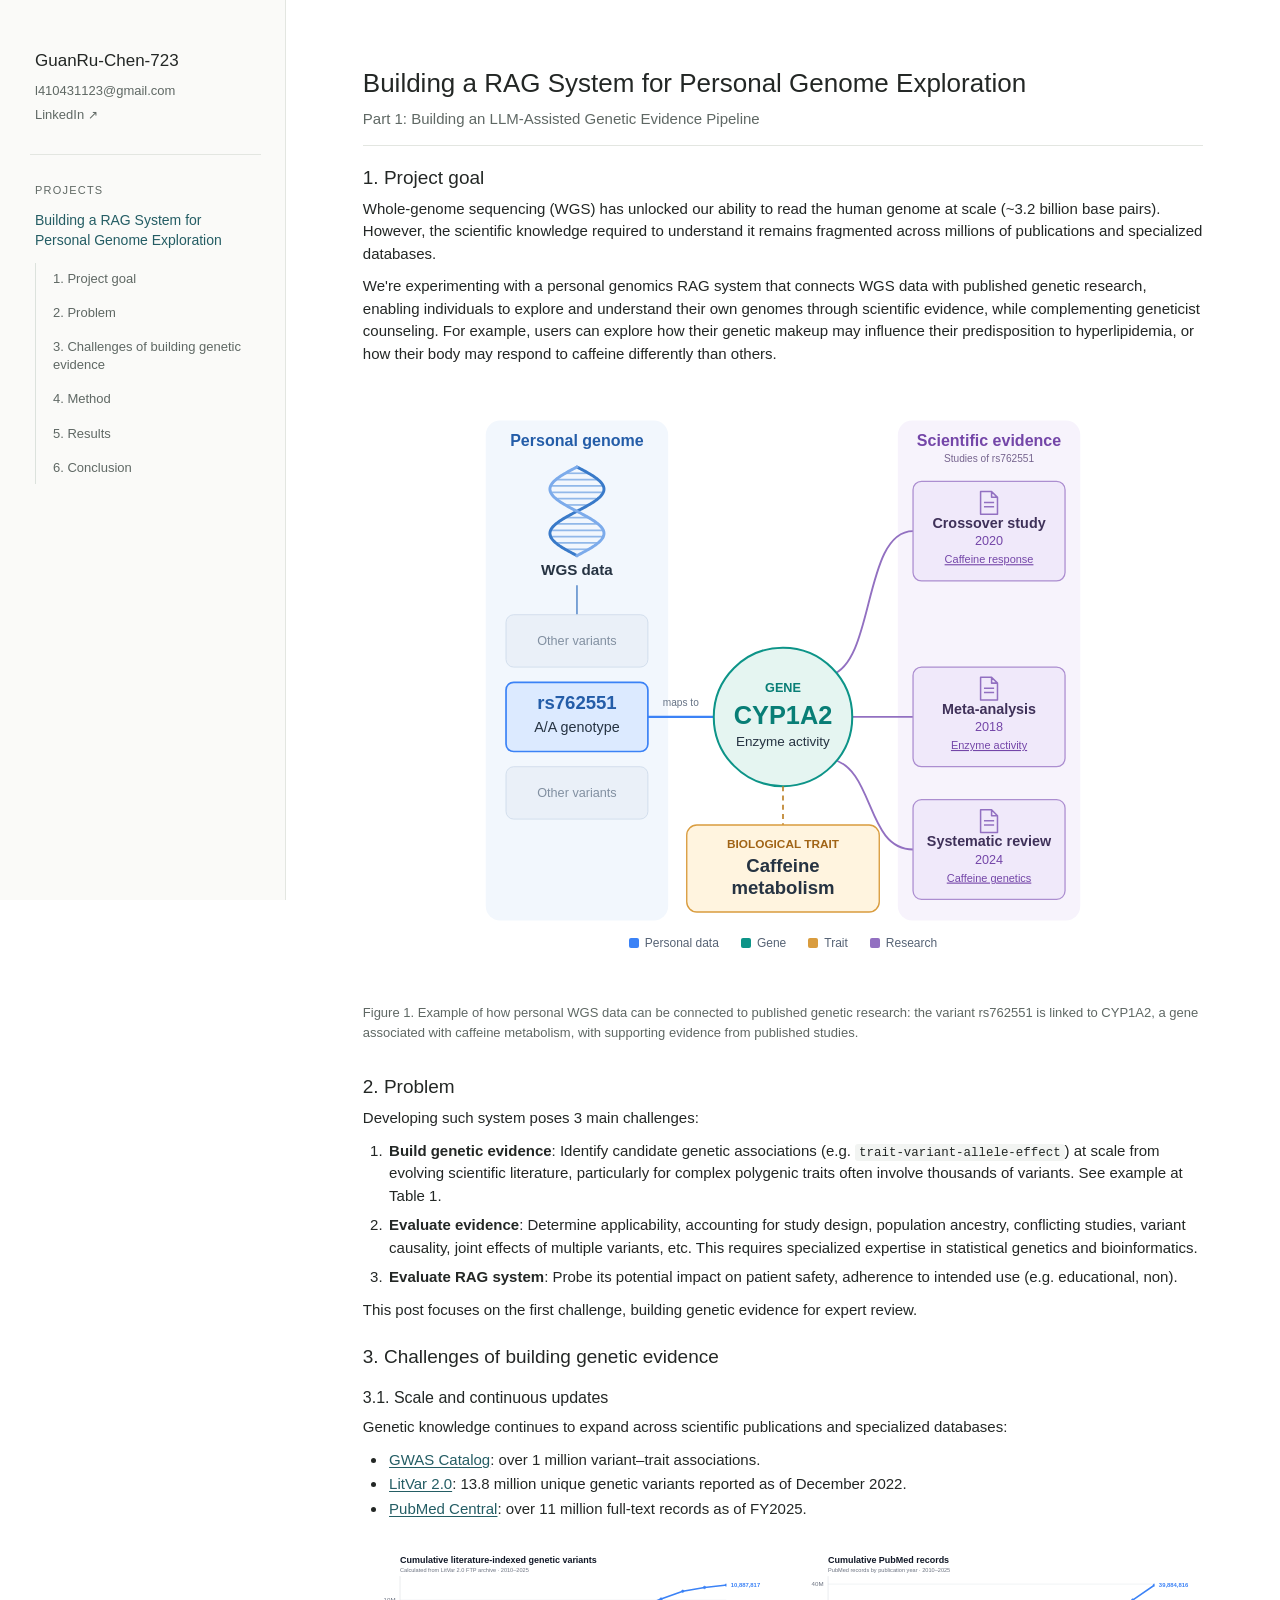
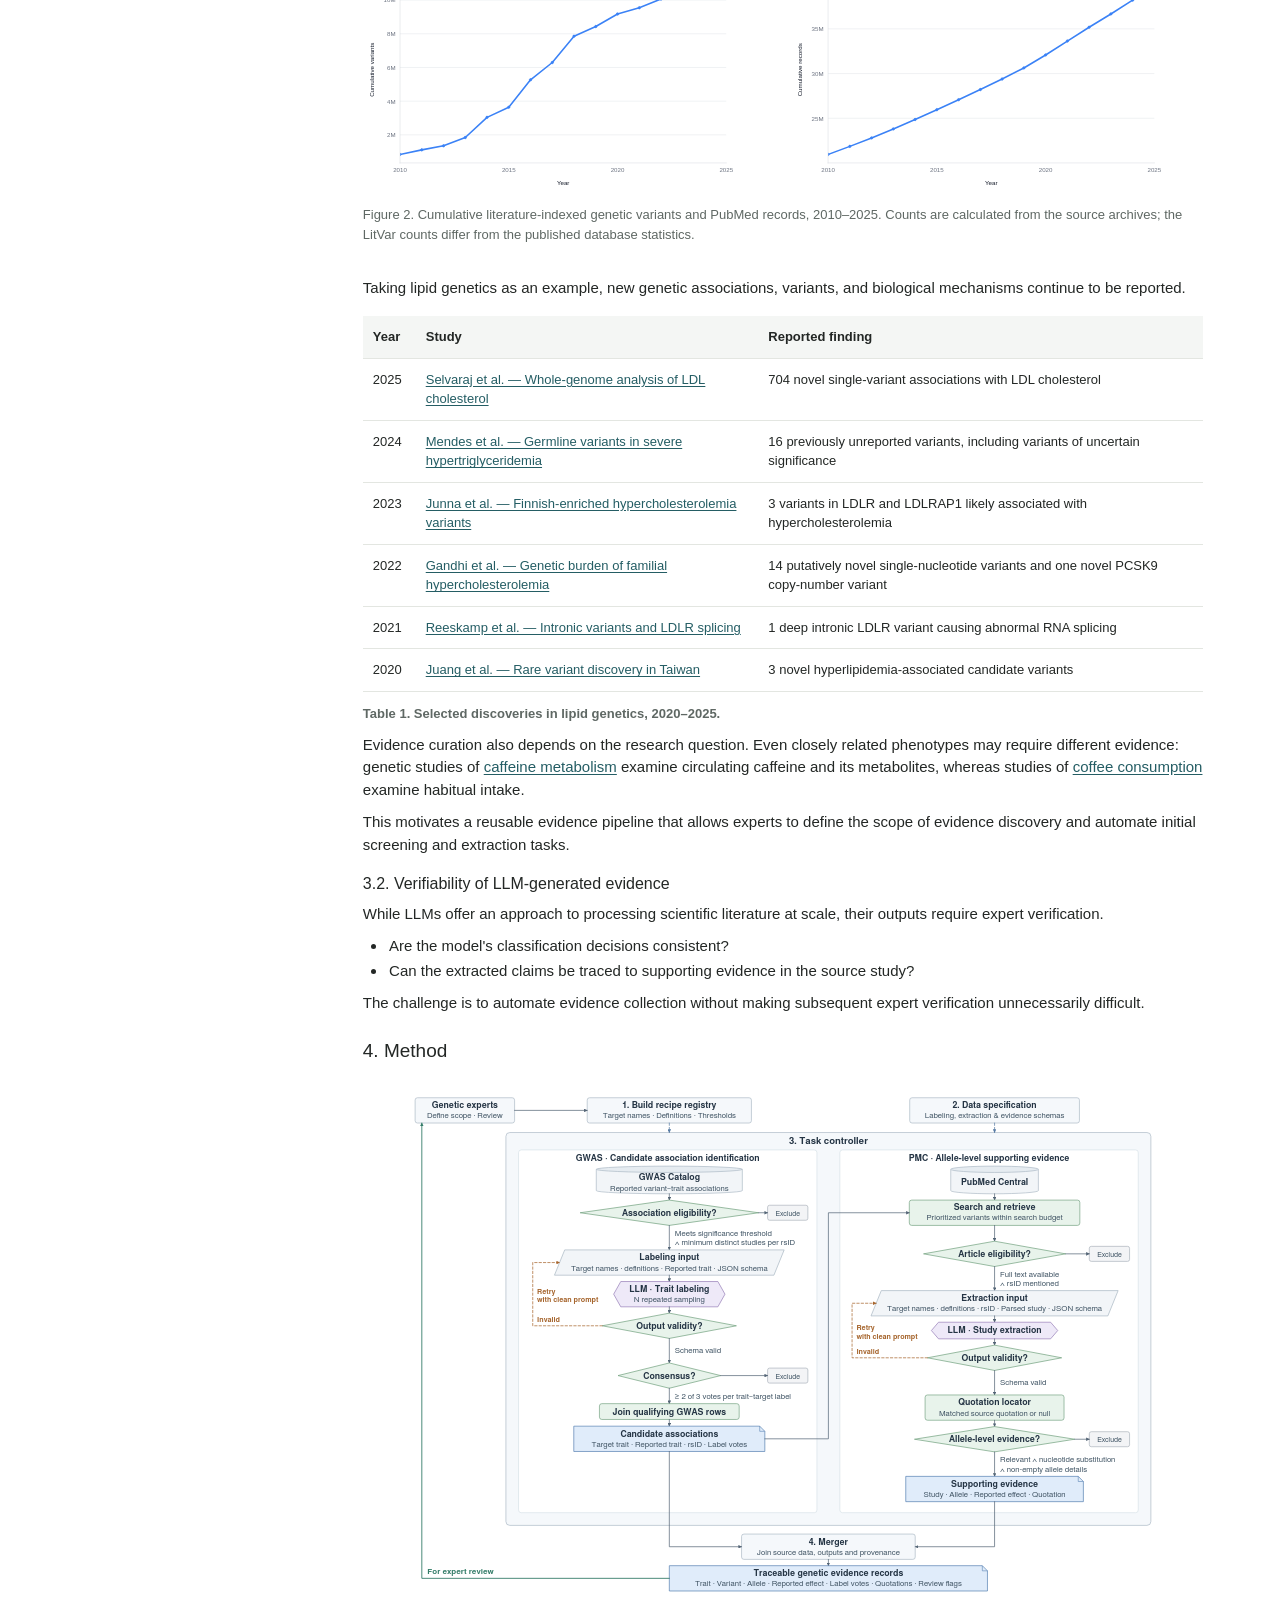
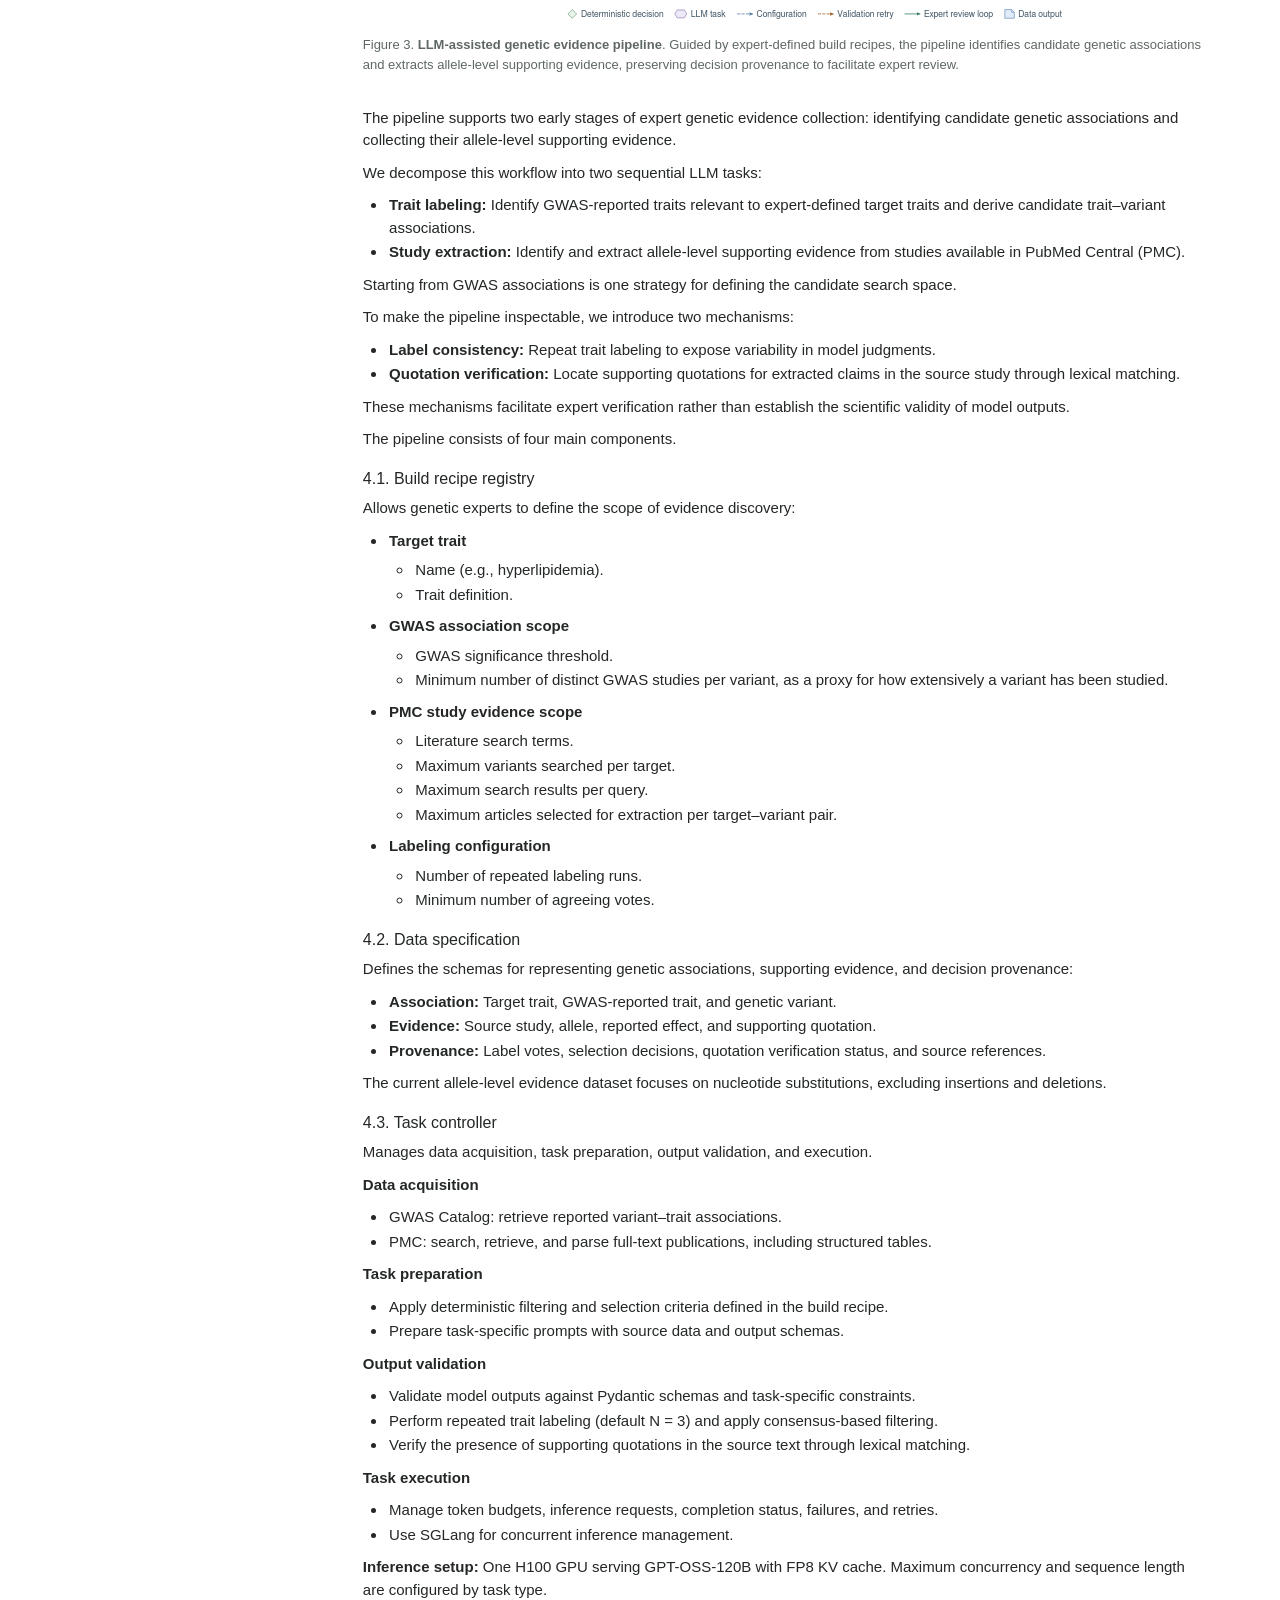
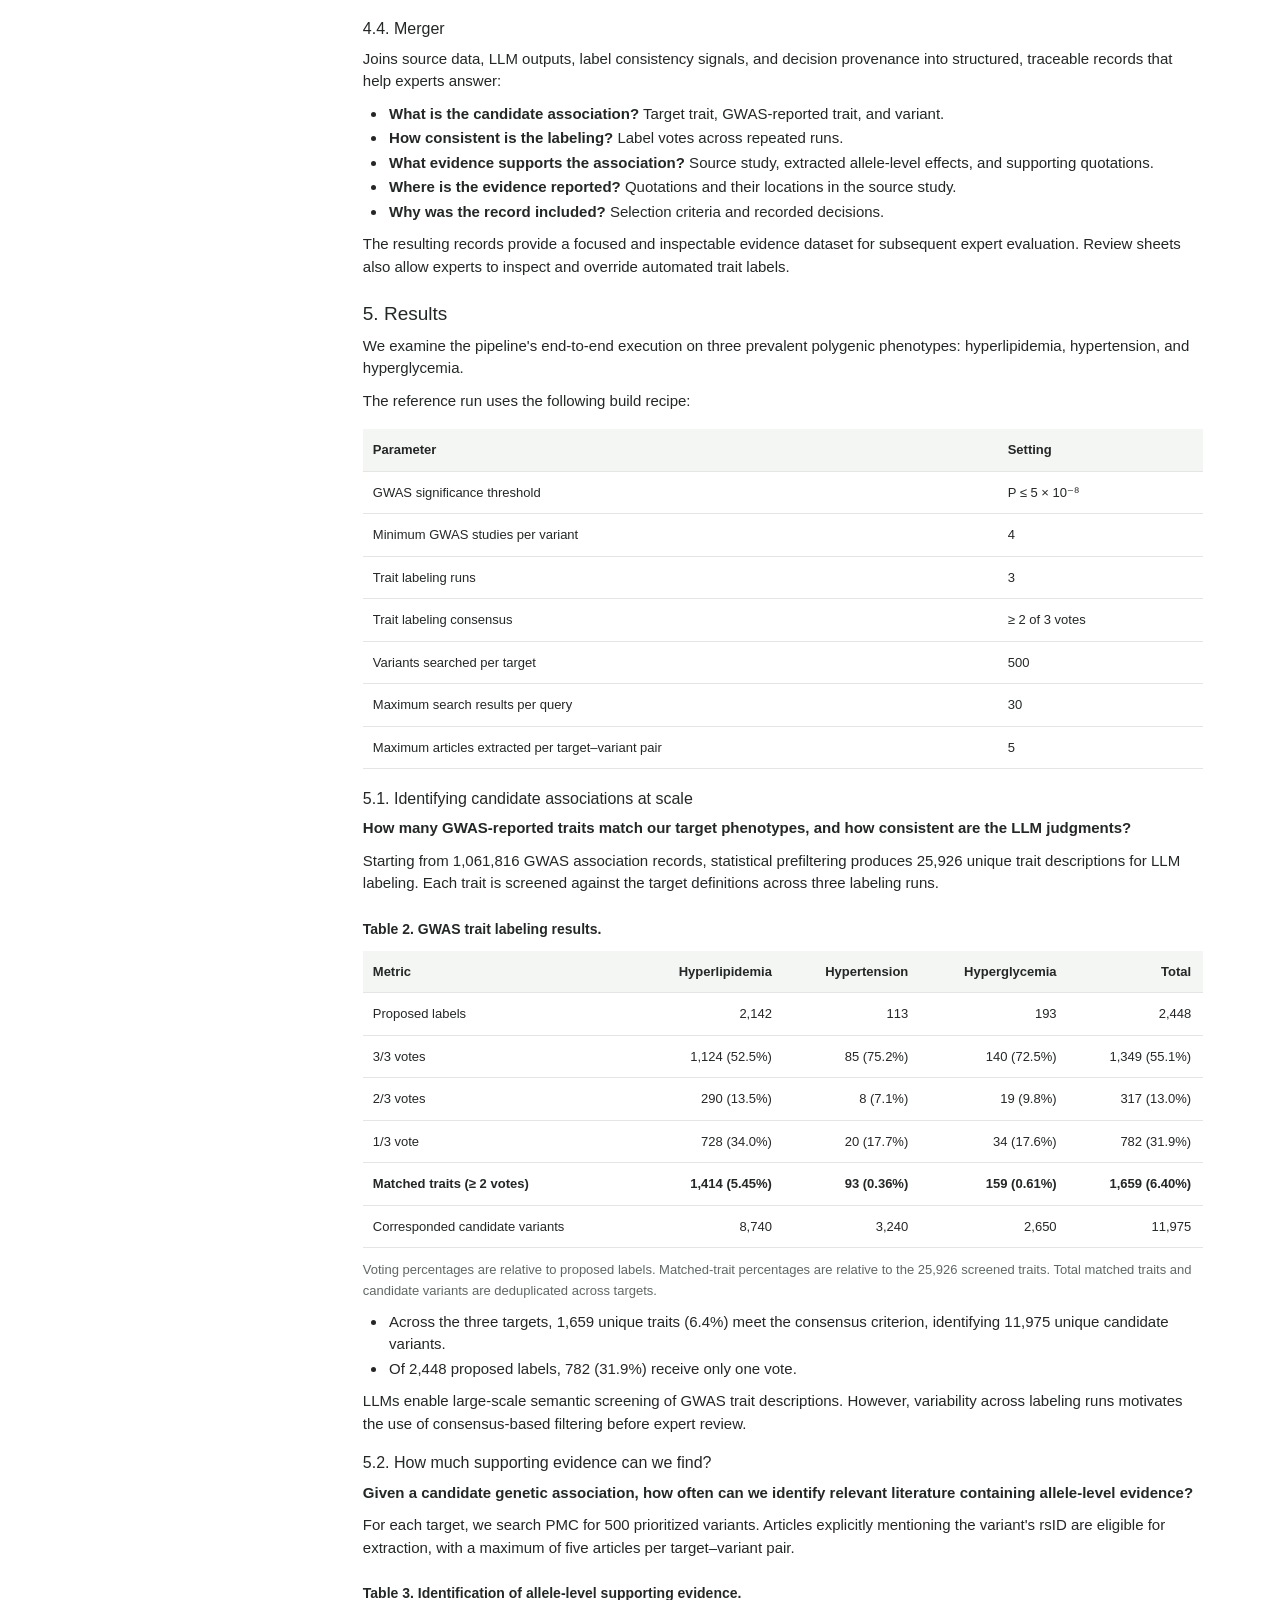
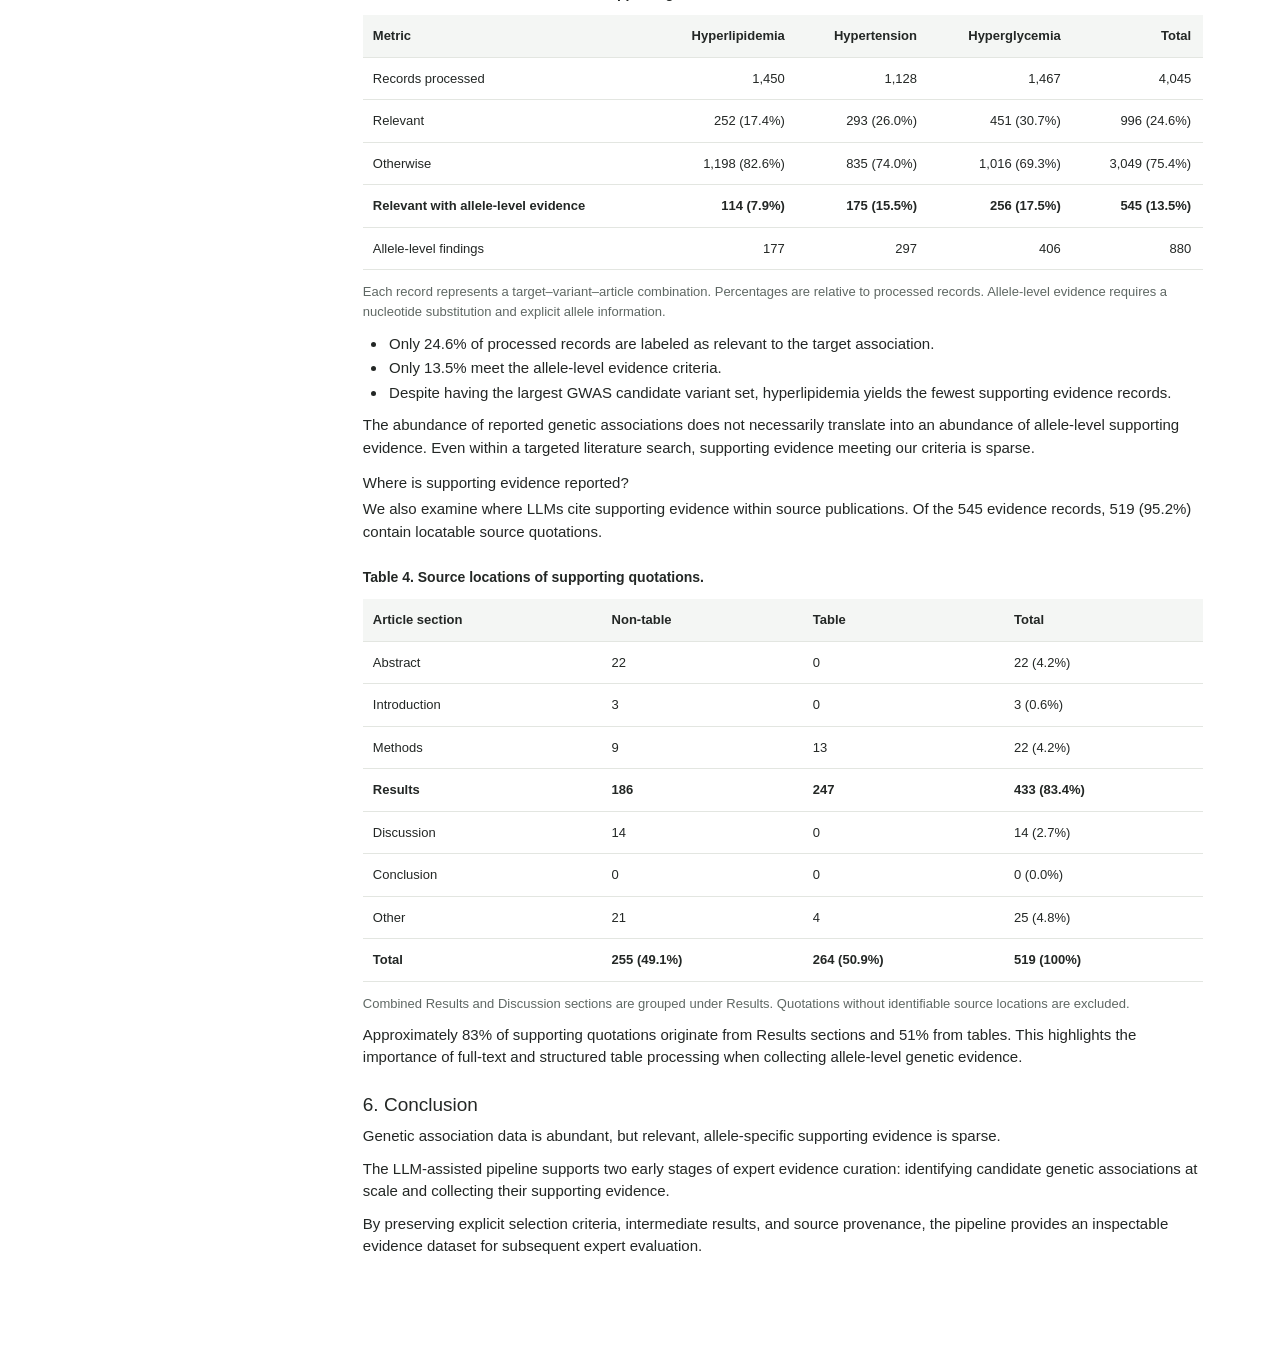
==== index.html @ 3481498c "Add files via upload" ====
<!doctype html>
<html lang="en">
<head>
  <meta charset="utf-8">
  <meta name="viewport" content="width=device-width, initial-scale=1">
  <title>Building a RAG System for Personal Genome Exploration | GuanRu-Chen-723</title>
  <meta name="description" content="Building a RAG System for Personal Genome Exploration">
  <link rel="stylesheet" href="style.css?v=441b1c1cd745">
  <script src="navigation.js" defer></script>
</head>
<body>
  <a class="skip-link" href="#main-content">Skip to article</a>
  <div class="layout">
    <aside class="sidebar" aria-label="Profile and projects">
      <div class="profile">
        <div class="name">GuanRu-Chen-723</div>
        <a class="contact" href="mailto:l410431123@gmail.com">l410431123@gmail.com</a>
        <a class="contact linkedin" href="https://www.linkedin.com/in/guanru0723">LinkedIn <span aria-hidden="true">&#8599;</span></a>
      </div>
      <button class="mobile-toggle" aria-controls="project-nav" aria-expanded="true" type="button">Projects <span aria-hidden="true" class="toggle-indicator">&#8722;</span></button>
      <nav id="project-nav" class="project-nav" aria-label="Project and section navigation">
        <div class="nav-heading">Projects</div>
        <div class="project-group"><a class="project-link" href="#project-title" aria-current="page">Building a RAG System for Personal Genome Exploration</a><ul class="section-list"><li><a class="section-link" data-section href="#1-project-goal">1. Project goal</a></li><li><a class="section-link" data-section href="#2-problem">2. Problem</a></li><li><a class="section-link" data-section href="#3-challenges-of-building-genetic-evidence">3. Challenges of building genetic evidence</a></li><li><a class="section-link" data-section href="#4-method">4. Method</a></li><li><a class="section-link" data-section href="#5-results">5. Results</a></li><li><a class="section-link" data-section href="#6-conclusion">6. Conclusion</a></li></ul></div>
      </nav>
    </aside>
    <main id="main-content" class="main-content" tabindex="-1">
      <article class="article">
        <header class="article-header">
          <h1 id="project-title">Building a RAG System for Personal Genome Exploration</h1>
          <p class="subtitle">Part 1: Building an LLM-Assisted Genetic Evidence Pipeline</p>
        </header>
        <div class="article-body">
          <h2 id="1-project-goal">1. Project goal</h2>
<p>Whole-genome sequencing (WGS) has unlocked our ability to read the human genome at scale (~3.2 billion base pairs). However, the scientific knowledge required to understand it remains fragmented across millions of publications and specialized databases.</p>
<p>We're experimenting with a personal genomics RAG system that connects WGS data with published genetic research, enabling individuals to explore and understand their own genomes through scientific evidence, while complementing geneticist counseling. For example, users can explore how their genetic makeup may influence their predisposition to hyperlipidemia, or how their body may respond to caffeine differently than others.</p>
<figure class="article-figure"><iframe class="interactive-figure" src="assets/genome-rag/wgs_study_connection.html" title="Connecting whole-genome sequencing data with scientific evidence"></iframe><figcaption><em>Figure 1. Example of how personal WGS data can be connected to published genetic research: the variant rs762551 is linked to CYP1A2, a gene associated with caffeine metabolism, with supporting evidence from published studies.</em></figcaption></figure>

<h2 id="2-problem">2. Problem</h2>
<p>Developing such system poses 3 main challenges:</p>
<ol>
<li>
<p><strong>Build genetic evidence</strong>: Identify candidate genetic associations (e.g. <code>trait-variant-allele-effect</code>) at scale from evolving scientific literature, particularly for complex polygenic traits often involve thousands of variants. See example at Table 1.</p>
</li>
<li>
<p><strong>Evaluate evidence</strong>: Determine applicability, accounting for study design, population ancestry, conflicting studies, variant causality, joint effects of multiple variants, etc. This requires specialized expertise in statistical genetics and bioinformatics.</p>
</li>
<li>
<p><strong>Evaluate RAG system</strong>: Probe its potential impact on patient safety, adherence to intended use (e.g. educational, non).</p>
</li>
</ol>
<p>This post focuses on the first challenge, building genetic evidence for expert review.</p>
<h2 id="3-challenges-of-building-genetic-evidence">3. Challenges of building genetic evidence</h2>
<h3 id="3-1-scale-and-continuous-updates">3.1. Scale and continuous updates</h3>
<p>Genetic knowledge continues to expand across scientific publications and specialized databases:</p>
<ul>
<li><a href="https://www.ebi.ac.uk/gwas/docs/news/">GWAS Catalog</a>: over 1 million variant–trait associations.</li>
<li><a href="https://pmc.ncbi.nlm.nih.gov/articles/PMC11096795/">LitVar 2.0</a>: 13.8 million unique genetic variants reported as of December 2022.</li>
<li><a href="https://pmc.ncbi.nlm.nih.gov/about/intro/">PubMed Central</a>: over 11 million full-text records as of FY2025.</li>
</ul>
<figure class="article-figure"><div class="figure-grid">
<img alt="Cumulative literature-indexed genetic variants" src="assets/genome-rag/litvar_cumulative_variants.svg"/>
<img alt="Cumulative PubMed records" src="assets/genome-rag/pubmed_cumulative_records.svg"/>
</div><figcaption><em>Figure 2. Cumulative literature-indexed genetic variants and PubMed records, 2010–2025. Counts are calculated from the source archives; the LitVar counts differ from the published database statistics.</em></figcaption></figure>

<p>Taking lipid genetics as an example, new genetic associations, variants, and biological mechanisms continue to be reported.</p>
<div aria-label="Data table 1; scroll horizontally if needed" class="table-scroll" role="region" tabindex="0"><table>
<thead>
<tr>
<th scope="col">Year</th>
<th scope="col">Study</th>
<th scope="col">Reported finding</th>
</tr>
</thead>
<tbody>
<tr>
<td>2025</td>
<td><a href="https://pubmed.ncbi.nlm.nih.gov/40926209/">Selvaraj et al. — Whole-genome analysis of LDL cholesterol</a></td>
<td>704 novel single-variant associations with LDL cholesterol</td>
</tr>
<tr>
<td>2024</td>
<td><a href="https://pubmed.ncbi.nlm.nih.gov/38933898/">Mendes et al. — Germline variants in severe hypertriglyceridemia</a></td>
<td>16 previously unreported variants, including variants of uncertain significance</td>
</tr>
<tr>
<td>2023</td>
<td><a href="https://pubmed.ncbi.nlm.nih.gov/37848354/">Junna et al. — Finnish-enriched hypercholesterolemia variants</a></td>
<td>3 variants in LDLR and LDLRAP1 likely associated with hypercholesterolemia</td>
</tr>
<tr>
<td>2022</td>
<td><a href="https://doi.org/10.1186/s12967-022-03697-w">Gandhi et al. — Genetic burden of familial hypercholesterolemia</a></td>
<td>14 putatively novel single-nucleotide variants and one novel PCSK9 copy-number variant</td>
</tr>
<tr>
<td>2021</td>
<td><a href="https://pubmed.ncbi.nlm.nih.gov/33601267/">Reeskamp et al. — Intronic variants and LDLR splicing</a></td>
<td>1 deep intronic LDLR variant causing abnormal RNA splicing</td>
</tr>
<tr>
<td>2020</td>
<td><a href="https://pubmed.ncbi.nlm.nih.gov/34026292/">Juang et al. — Rare variant discovery in Taiwan</a></td>
<td>3 novel hyperlipidemia-associated candidate variants</td>
</tr>
</tbody>
</table></div>
<p><em><strong>Table 1. Selected discoveries in lipid genetics, 2020–2025.</strong></em></p>
<p>Evidence curation also depends on the research question. Even closely related phenotypes may require different evidence: genetic studies of <a href="https://pubmed.ncbi.nlm.nih.gov/27702941/">caffeine metabolism</a> examine circulating caffeine and its metabolites, whereas studies of <a href="https://pubmed.ncbi.nlm.nih.gov/25288136/">coffee consumption</a> examine habitual intake.</p>
<p>This motivates a reusable evidence pipeline that allows experts to define the scope of evidence discovery and automate initial screening and extraction tasks.</p>
<h3 id="3-2-verifiability-of-llm-generated-evidence">3.2. Verifiability of LLM-generated evidence</h3>
<p>While LLMs offer an approach to processing scientific literature at scale, their outputs require expert verification.</p>
<ul>
<li>Are the model's classification decisions consistent?</li>
<li>Can the extracted claims be traced to supporting evidence in the source study?</li>
</ul>
<p>The challenge is to automate evidence collection without making subsequent expert verification unnecessarily difficult.</p>
<h2 id="4-method">4. Method</h2>
<figure class="article-figure"><div class="figure-single">
<img alt="LLM-assisted genetic evidence pipeline" src="assets/genome-rag/pipeline.svg"/>
</div><figcaption><em>Figure 3. <strong>LLM-assisted genetic evidence pipeline</strong>. Guided by expert-defined build recipes, the pipeline identifies candidate genetic associations and extracts allele-level supporting evidence, preserving decision provenance to facilitate expert review.</em></figcaption></figure>

<p>The pipeline supports two early stages of expert genetic evidence collection: identifying candidate genetic associations and collecting their allele-level supporting evidence.</p>
<p>We decompose this workflow into two sequential LLM tasks:</p>
<ul>
<li><strong>Trait labeling:</strong> Identify GWAS-reported traits relevant to expert-defined target traits and derive candidate trait–variant associations.</li>
<li><strong>Study extraction:</strong> Identify and extract allele-level supporting evidence from studies available in PubMed Central (PMC).</li>
</ul>
<p>Starting from GWAS associations is one strategy for defining the candidate search space.</p>
<p>To make the pipeline inspectable, we introduce two mechanisms:</p>
<ul>
<li><strong>Label consistency:</strong> Repeat trait labeling to expose variability in model judgments.</li>
<li><strong>Quotation verification:</strong> Locate supporting quotations for extracted claims in the source study through lexical matching.</li>
</ul>
<p>These mechanisms facilitate expert verification rather than establish the scientific validity of model outputs.</p>
<p>The pipeline consists of four main components.</p>
<h3 id="4-1-build-recipe-registry">4.1. Build recipe registry</h3>
<p>Allows genetic experts to define the scope of evidence discovery:</p>
<ul>
<li><strong>Target trait</strong>
<ul>
<li>Name (e.g., hyperlipidemia).</li>
<li>Trait definition.</li>
</ul>
</li>
<li><strong>GWAS association scope</strong>
<ul>
<li>GWAS significance threshold.</li>
<li>Minimum number of distinct GWAS studies per variant, as a proxy for how extensively a variant has been studied.</li>
</ul>
</li>
<li><strong>PMC study evidence scope</strong>
<ul>
<li>Literature search terms.</li>
<li>Maximum variants searched per target.</li>
<li>Maximum search results per query.</li>
<li>Maximum articles selected for extraction per target–variant pair.</li>
</ul>
</li>
<li><strong>Labeling configuration</strong>
<ul>
<li>Number of repeated labeling runs.</li>
<li>Minimum number of agreeing votes.</li>
</ul>
</li>
</ul>
<h3 id="4-2-data-specification">4.2. Data specification</h3>
<p>Defines the schemas for representing genetic associations, supporting evidence, and decision provenance:</p>
<ul>
<li><strong>Association:</strong> Target trait, GWAS-reported trait, and genetic variant.</li>
<li><strong>Evidence:</strong> Source study, allele, reported effect, and supporting quotation.</li>
<li><strong>Provenance:</strong> Label votes, selection decisions, quotation verification status, and source references.</li>
</ul>
<p>The current allele-level evidence dataset focuses on nucleotide substitutions, excluding insertions and deletions.</p>
<h3 id="4-3-task-controller">4.3. Task controller</h3>
<p>Manages data acquisition, task preparation, output validation, and execution.</p>
<p><strong>Data acquisition</strong></p>
<ul>
<li>GWAS Catalog: retrieve reported variant–trait associations.</li>
<li>PMC: search, retrieve, and parse full-text publications, including structured tables.</li>
</ul>
<p><strong>Task preparation</strong></p>
<ul>
<li>Apply deterministic filtering and selection criteria defined in the build recipe.</li>
<li>Prepare task-specific prompts with source data and output schemas.</li>
</ul>
<p><strong>Output validation</strong></p>
<ul>
<li>Validate model outputs against Pydantic schemas and task-specific constraints.</li>
<li>Perform repeated trait labeling (default N = 3) and apply consensus-based filtering.</li>
<li>Verify the presence of supporting quotations in the source text through lexical matching.</li>
</ul>
<p><strong>Task execution</strong></p>
<ul>
<li>Manage token budgets, inference requests, completion status, failures, and retries.</li>
<li>Use SGLang for concurrent inference management.</li>
</ul>
<p><strong>Inference setup:</strong> One H100 GPU serving GPT-OSS-120B with FP8 KV cache. Maximum concurrency and sequence length are configured by task type.</p>
<h3 id="4-4-merger">4.4. Merger</h3>
<p>Joins source data, LLM outputs, label consistency signals, and decision provenance into structured, traceable records that help experts answer:</p>
<ul>
<li><strong>What is the candidate association?</strong> Target trait, GWAS-reported trait, and variant.</li>
<li><strong>How consistent is the labeling?</strong> Label votes across repeated runs.</li>
<li><strong>What evidence supports the association?</strong> Source study, extracted allele-level effects, and supporting quotations.</li>
<li><strong>Where is the evidence reported?</strong> Quotations and their locations in the source study.</li>
<li><strong>Why was the record included?</strong> Selection criteria and recorded decisions.</li>
</ul>
<p>The resulting records provide a focused and inspectable evidence dataset for subsequent expert evaluation. Review sheets also allow experts to inspect and override automated trait labels.</p>
<h2 id="5-results">5. Results</h2>
<p>We examine the pipeline's end-to-end execution on three prevalent polygenic phenotypes: hyperlipidemia, hypertension, and hyperglycemia.</p>
<p>The reference run uses the following build recipe:</p>
<div aria-label="Data table 2; scroll horizontally if needed" class="table-scroll" role="region" tabindex="0"><table>
<thead>
<tr>
<th scope="col">Parameter</th>
<th scope="col">Setting</th>
</tr>
</thead>
<tbody>
<tr>
<td>GWAS significance threshold</td>
<td>P ≤ 5 × 10⁻⁸</td>
</tr>
<tr>
<td>Minimum GWAS studies per variant</td>
<td>4</td>
</tr>
<tr>
<td>Trait labeling runs</td>
<td>3</td>
</tr>
<tr>
<td>Trait labeling consensus</td>
<td>≥ 2 of 3 votes</td>
</tr>
<tr>
<td>Variants searched per target</td>
<td>500</td>
</tr>
<tr>
<td>Maximum search results per query</td>
<td>30</td>
</tr>
<tr>
<td>Maximum articles extracted per target–variant pair</td>
<td>5</td>
</tr>
</tbody>
</table></div>
<h3 id="5-1-identifying-candidate-associations-at-scale">5.1. Identifying candidate associations at scale</h3>
<p><strong>How many GWAS-reported traits match our target phenotypes, and how consistent are the LLM judgments?</strong></p>
<p>Starting from 1,061,816 GWAS association records, statistical prefiltering produces 25,926 unique trait descriptions for LLM labeling. Each trait is screened against the target definitions across three labeling runs.</p>
<p><strong>Table 2. GWAS trait labeling results.</strong></p>
<div aria-label="Data table 3; scroll horizontally if needed" class="table-scroll" role="region" tabindex="0"><table>
<thead>
<tr>
<th scope="col">Metric</th>
<th scope="col" style="text-align:right">Hyperlipidemia</th>
<th scope="col" style="text-align:right">Hypertension</th>
<th scope="col" style="text-align:right">Hyperglycemia</th>
<th scope="col" style="text-align:right">Total</th>
</tr>
</thead>
<tbody>
<tr>
<td>Proposed labels</td>
<td style="text-align:right">2,142</td>
<td style="text-align:right">113</td>
<td style="text-align:right">193</td>
<td style="text-align:right">2,448</td>
</tr>
<tr>
<td>3/3 votes</td>
<td style="text-align:right">1,124 (52.5%)</td>
<td style="text-align:right">85 (75.2%)</td>
<td style="text-align:right">140 (72.5%)</td>
<td style="text-align:right">1,349 (55.1%)</td>
</tr>
<tr>
<td>2/3 votes</td>
<td style="text-align:right">290 (13.5%)</td>
<td style="text-align:right">8 (7.1%)</td>
<td style="text-align:right">19 (9.8%)</td>
<td style="text-align:right">317 (13.0%)</td>
</tr>
<tr>
<td>1/3 vote</td>
<td style="text-align:right">728 (34.0%)</td>
<td style="text-align:right">20 (17.7%)</td>
<td style="text-align:right">34 (17.6%)</td>
<td style="text-align:right">782 (31.9%)</td>
</tr>
<tr>
<td><strong>Matched traits (≥ 2 votes)</strong></td>
<td style="text-align:right"><strong>1,414 (5.45%)</strong></td>
<td style="text-align:right"><strong>93 (0.36%)</strong></td>
<td style="text-align:right"><strong>159 (0.61%)</strong></td>
<td style="text-align:right"><strong>1,659 (6.40%)</strong></td>
</tr>
<tr>
<td>Corresponded candidate variants</td>
<td style="text-align:right">8,740</td>
<td style="text-align:right">3,240</td>
<td style="text-align:right">2,650</td>
<td style="text-align:right">11,975</td>
</tr>
</tbody>
</table></div>
<p><em>Voting percentages are relative to proposed labels. Matched-trait percentages are relative to the 25,926 screened traits. Total matched traits and candidate variants are deduplicated across targets.</em></p>
<ul>
<li>Across the three targets, 1,659 unique traits (6.4%) meet the consensus criterion, identifying 11,975 unique candidate variants.</li>
<li>Of 2,448 proposed labels, 782 (31.9%) receive only one vote.</li>
</ul>
<p>LLMs enable large-scale semantic screening of GWAS trait descriptions. However, variability across labeling runs motivates the use of consensus-based filtering before expert review.</p>
<h3 id="5-2-how-much-supporting-evidence-can-we-find">5.2. How much supporting evidence can we find?</h3>
<p><strong>Given a candidate genetic association, how often can we identify relevant literature containing allele-level evidence?</strong></p>
<p>For each target, we search PMC for 500 prioritized variants. Articles explicitly mentioning the variant's rsID are eligible for extraction, with a maximum of five articles per target–variant pair.</p>
<p><strong>Table 3. Identification of allele-level supporting evidence.</strong></p>
<div aria-label="Data table 4; scroll horizontally if needed" class="table-scroll" role="region" tabindex="0"><table>
<thead>
<tr>
<th scope="col">Metric</th>
<th scope="col" style="text-align:right">Hyperlipidemia</th>
<th scope="col" style="text-align:right">Hypertension</th>
<th scope="col" style="text-align:right">Hyperglycemia</th>
<th scope="col" style="text-align:right">Total</th>
</tr>
</thead>
<tbody>
<tr>
<td>Records processed</td>
<td style="text-align:right">1,450</td>
<td style="text-align:right">1,128</td>
<td style="text-align:right">1,467</td>
<td style="text-align:right">4,045</td>
</tr>
<tr>
<td>Relevant</td>
<td style="text-align:right">252 (17.4%)</td>
<td style="text-align:right">293 (26.0%)</td>
<td style="text-align:right">451 (30.7%)</td>
<td style="text-align:right">996 (24.6%)</td>
</tr>
<tr>
<td>Otherwise</td>
<td style="text-align:right">1,198 (82.6%)</td>
<td style="text-align:right">835 (74.0%)</td>
<td style="text-align:right">1,016 (69.3%)</td>
<td style="text-align:right">3,049 (75.4%)</td>
</tr>
<tr>
<td><strong>Relevant with allele-level evidence</strong></td>
<td style="text-align:right"><strong>114 (7.9%)</strong></td>
<td style="text-align:right"><strong>175 (15.5%)</strong></td>
<td style="text-align:right"><strong>256 (17.5%)</strong></td>
<td style="text-align:right"><strong>545 (13.5%)</strong></td>
</tr>
<tr>
<td>Allele-level findings</td>
<td style="text-align:right">177</td>
<td style="text-align:right">297</td>
<td style="text-align:right">406</td>
<td style="text-align:right">880</td>
</tr>
</tbody>
</table></div>
<p><em>Each record represents a target–variant–article combination. Percentages are relative to processed records. Allele-level evidence requires a nucleotide substitution and explicit allele information.</em></p>
<ul>
<li>Only 24.6% of processed records are labeled as relevant to the target association.</li>
<li>Only 13.5% meet the allele-level evidence criteria.</li>
<li>Despite having the largest GWAS candidate variant set, hyperlipidemia yields the fewest supporting evidence records.</li>
</ul>
<p>The abundance of reported genetic associations does not necessarily translate into an abundance of allele-level supporting evidence. Even within a targeted literature search, supporting evidence meeting our criteria is sparse.</p>
<h4 id="where-is-supporting-evidence-reported">Where is supporting evidence reported?</h4>
<p>We also examine where LLMs cite supporting evidence within source publications. Of the 545 evidence records, 519 (95.2%) contain locatable source quotations.</p>
<p><strong>Table 4. Source locations of supporting quotations.</strong></p>
<div aria-label="Data table 5; scroll horizontally if needed" class="table-scroll" role="region" tabindex="0"><table>
<thead>
<tr>
<th scope="col">Article section</th>
<th scope="col">Non-table</th>
<th scope="col">Table</th>
<th scope="col">Total</th>
</tr>
</thead>
<tbody>
<tr>
<td>Abstract</td>
<td>22</td>
<td>0</td>
<td>22 (4.2%)</td>
</tr>
<tr>
<td>Introduction</td>
<td>3</td>
<td>0</td>
<td>3 (0.6%)</td>
</tr>
<tr>
<td>Methods</td>
<td>9</td>
<td>13</td>
<td>22 (4.2%)</td>
</tr>
<tr>
<td><strong>Results</strong></td>
<td><strong>186</strong></td>
<td><strong>247</strong></td>
<td><strong>433 (83.4%)</strong></td>
</tr>
<tr>
<td>Discussion</td>
<td>14</td>
<td>0</td>
<td>14 (2.7%)</td>
</tr>
<tr>
<td>Conclusion</td>
<td>0</td>
<td>0</td>
<td>0 (0.0%)</td>
</tr>
<tr>
<td>Other</td>
<td>21</td>
<td>4</td>
<td>25 (4.8%)</td>
</tr>
<tr>
<td><strong>Total</strong></td>
<td><strong>255 (49.1%)</strong></td>
<td><strong>264 (50.9%)</strong></td>
<td><strong>519 (100%)</strong></td>
</tr>
</tbody>
</table></div>
<p><em>Combined Results and Discussion sections are grouped under Results. Quotations without identifiable source locations are excluded.</em></p>
<p>Approximately 83% of supporting quotations originate from Results sections and 51% from tables. This highlights the importance of full-text and structured table processing when collecting allele-level genetic evidence.</p>
<h2 id="6-conclusion">6. Conclusion</h2>
<p>Genetic association data is abundant, but relevant, allele-specific supporting evidence is sparse.</p>
<p>The LLM-assisted pipeline supports two early stages of expert evidence curation: identifying candidate genetic associations at scale and collecting their supporting evidence.</p>
<p>By preserving explicit selection criteria, intermediate results, and source provenance, the pipeline provides an inspectable evidence dataset for subsequent expert evaluation.</p>

        </div>
      </article>
    </main>
  </div>
</body>
</html>
---- style.css ----
/* Personal blog - compact Arial typography */
:root {
  color-scheme: light;
  --paper: #fff;
  --rail: #fafaf8;
  --ink: #232725;
  --muted: #5f6864;
  --line: #e3e6e1;
  --accent: #245d64;
  --active-bg: #edf3f1;
  --sans: Arial, sans-serif;
  --serif: Arial, sans-serif;
}
*, *::before, *::after { box-sizing: border-box; }
html { scroll-behavior: smooth; }
body { margin: 0; background: var(--paper); color: var(--ink); font-family: var(--sans); }
a { color: var(--accent); text-underline-offset: 0.16em; }
a:hover { text-decoration-thickness: 2px; }
a:focus-visible, button:focus-visible, .table-scroll:focus-visible { outline: 2px solid var(--accent); outline-offset: 4px; }
.skip-link { position: absolute; top: 0; left: 12px; z-index: 10; transform: translateY(-150%); padding: 10px 14px; background: var(--paper); }
.skip-link:focus { transform: none; }
.layout { display: grid; grid-template-columns: 286px minmax(0, 1fr); min-height: 100vh; }
.sidebar { position: sticky; top: 0; height: 100vh; height: 100dvh; overflow-y: auto; padding: 50px 24px 32px 30px; background: var(--rail); border-right: 1px solid var(--line); }
.profile { padding: 0 5px 29px; border-bottom: 1px solid var(--line); }
.name { font-size: 17px; font-weight: 400; letter-spacing: normal; margin-bottom: 9px; line-height: 1.25; }
.contact { display: block; width: fit-content; max-width: 100%; overflow-wrap: anywhere; color: var(--muted); font-size: 13px; line-height: 1.65; text-decoration: none; }
.contact:hover { color: var(--accent); text-decoration: underline; }
.linkedin { margin-top: 2px; }
.linkedin span { font-size: 12px; }
.nav-heading { margin: 29px 5px 15px; color: var(--muted); font-size: 11px; font-weight: 400; letter-spacing: .11em; text-transform: uppercase; }
.project-group + .project-group { margin-top: 26px; padding-top: 21px; border-top: 1px solid var(--line); }
.project-link { display: block; padding: 0 5px; color: var(--ink); font-weight: 400; font-size: 14px; line-height: 1.4; text-decoration: none; }
.project-link:hover { color: var(--accent); }
.project-link[aria-current="page"] { color: var(--accent); }
.section-list { list-style: none; margin: 12px 0 0 5px; padding: 0 0 0 9px; border-left: 1px solid #dce2dd; }
.section-list li { margin: 2px 0; }
.section-link { display: block; position: relative; padding: 7px 8px; font-size: 13px; font-weight: 400; line-height: 1.4; color: var(--muted); border-radius: 3px; text-decoration: none; }
.section-link:hover { color: var(--accent); background: var(--active-bg); }
.section-link[aria-current="location"] { color: var(--accent); background: var(--active-bg); font-weight: 400; }
.section-link[aria-current="location"]::before { content: ""; position: absolute; left: -10px; top: 5px; bottom: 5px; width: 2px; background: var(--accent); }
.mobile-toggle { display: none; }
.main-content { min-width: 0; padding: 67px clamp(32px, 6vw, 106px) 100px; }
.main-content:focus { outline: none; }
.article { max-width: 850px; margin: 0 auto; }
.article-header { padding-bottom: 16px; border-bottom: 1px solid var(--line); margin-bottom: 20px; }
h1, h2, h3, h4, h5, h6 { font-family: var(--sans); font-weight: 400; letter-spacing: normal; line-height: 1.28; }
h1 { font-size: 26px; font-weight: 400; line-height: 1.25; letter-spacing: normal; margin: 0; max-width: 820px; text-wrap: balance; }
.subtitle { margin: 8px 0 0; font-family: var(--sans); font-size: 15px; font-weight: 400; line-height: 1.4; color: var(--muted); }
.article-body { font-family: var(--sans); font-size: 15px; line-height: 1.5; overflow-wrap: break-word; }
.article-body h2 { font-size: 19px; font-weight: 500; margin: 24px 0 8px; }
.article-body h2:first-child { margin-top: 0; }
.article-body h3 { font-size: 16px; font-weight: 500; margin: 18px 0 8px; }
.article-body h4, .article-body h5, .article-body h6 { font-size: 15px; font-weight: 500; margin: 14px 0 6px; }
.article-body h2, .article-body h3, .article-body h4, #project-title { scroll-margin-top: 28px; }
.article-body p { margin: 0 0 10px; }
.article-body ul, .article-body ol { margin: 0 0 10px; padding-left: 1.6em; }
.article-body li { padding-left: .15em; margin: 2px 0; }
.article-body li > p { margin-bottom: 7px; }
.article-body li > ul, .article-body li > ol { margin: 7px 0 9px; }
.article-body strong { font-weight: 700; }
.article-body code { font-family: ui-monospace, SFMono-Regular, Consolas, monospace; font-size: .83em; padding: .14em .32em; background: #f2f4f2; border-radius: 3px; overflow-wrap: anywhere; }
.article-body pre { overflow: auto; background: #f2f4f2; padding: 14px; font-size: 14px; }
.article-body pre code { padding: 0; }
.article-figure { margin: 30px 0 32px; }
.figure-single, .figure-grid { display: flex; align-items: center; justify-content: center; gap: 16px; }
.figure-single img { display: block; width: min(100%, 750px); height: auto; }
.figure-grid img { display: block; width: calc(50% - 8px); height: auto; min-width: 0; }
.article-body > p > img { max-width: 100%; height: auto; }
.interactive-figure { display: block; border: none; width: min(100%, 640px); aspect-ratio: 1 / 0.93; margin: 0 auto; background: #fff; }
figcaption { font-family: var(--sans); font-size: 13px; line-height: 1.55; color: var(--muted); margin: 12px 0 0; }
figcaption em { font-style: normal; }
.table-scroll { margin: 17px 0 20px; overflow-x: auto; border-bottom: 1px solid var(--line); }
table { width: 100%; border-collapse: collapse; font: 13px/1.5 var(--sans); font-variant-numeric: tabular-nums; color: var(--ink); text-align: left; }
th { background: #f4f6f4; font-weight: 650; }
th, td { padding: 11px 12px; vertical-align: top; border-bottom: 1px solid var(--line); }
th:first-child, td:first-child { padding-left: 10px; }
tbody tr:last-child td { border-bottom: 0; }
th[style*="right"], td[style*="right"] { white-space: nowrap; }
.article-body p:has(> strong:only-child):has(+ .table-scroll) { font: 600 14px/1.5 var(--sans); margin-top: 24px; margin-bottom: -6px; }
.table-scroll + p:has(> em:only-child), .table-scroll + p:has(> strong:only-child) { font: 13px/1.55 var(--sans); color: var(--muted); margin-top: -8px; }
.table-scroll + p > em { font-style: normal; }
@media (max-width: 1150px) {
  .layout { grid-template-columns: 258px minmax(0, 1fr); }
  .sidebar { padding: 43px 20px 30px 24px; }
  .main-content { padding: 57px clamp(30px, 4vw, 55px) 80px; }
}
@media (max-width: 800px) {
  .layout { display: block; }
  .sidebar { position: static; height: auto; overflow: visible; padding: 23px max(20px, calc((100vw - 650px) / 2)) 19px; border-right: 0; border-bottom: 1px solid var(--line); }
  .profile { padding: 0 0 17px; }
  .name { font-size: 17px; margin-bottom: 6px; }
  .contact { display: inline-block; margin-right: 15px; }
  .nav-heading { margin: 17px 0 13px; }
  .js .nav-heading { display: none; }
  .js .mobile-toggle { display: flex; align-items: center; justify-content: space-between; width: 100%; font: 400 13px/1.4 var(--sans); color: var(--ink); padding: 12px 0 0; border: 0; background: none; text-align: left; cursor: pointer; }
  .toggle-indicator { font-size: 19px; font-weight: 400; line-height: 1; color: var(--muted); }
  .js .project-nav[data-collapsed="true"] { display: none; }
  .js .project-nav { margin-top: 16px; }
  .project-link { padding-left: 0; }
  .section-list { margin-left: 0; }
  .main-content { padding: 37px 22px 65px; }
  .article { max-width: 650px; }
  h1 { font-size: 24px; text-wrap: initial; }
  .subtitle { font-size: 15px; margin-top: 8px; }
  .article-header { padding-bottom: 16px; margin-bottom: 20px; }
  .article-body { font-size: 15px; line-height: 1.5; }
  .article-body h2 { font-size: 18px; margin-top: 24px; }
  .article-body h3 { font-size: 16px; }
  .article-body h2, .article-body h3, .article-body h4, #project-title { scroll-margin-top: 14px; }
  table { min-width: 480px; }
  th, td { padding: 9px 10px; }
}
@media (max-width: 530px) {
  .figure-grid { flex-direction: column; gap: 14px; }
  .figure-grid img { width: 100%; }
  .interactive-figure { aspect-ratio: 1 / 1.03; }
}
@media (prefers-reduced-motion: reduce) { html { scroll-behavior: auto; } }
@media print { .layout { display: block; } .sidebar, .skip-link { display: none; } .main-content { padding: 0; } .article { max-width: none; } .article-body { font-size: 12pt; } .article-figure, table { break-inside: avoid; } }
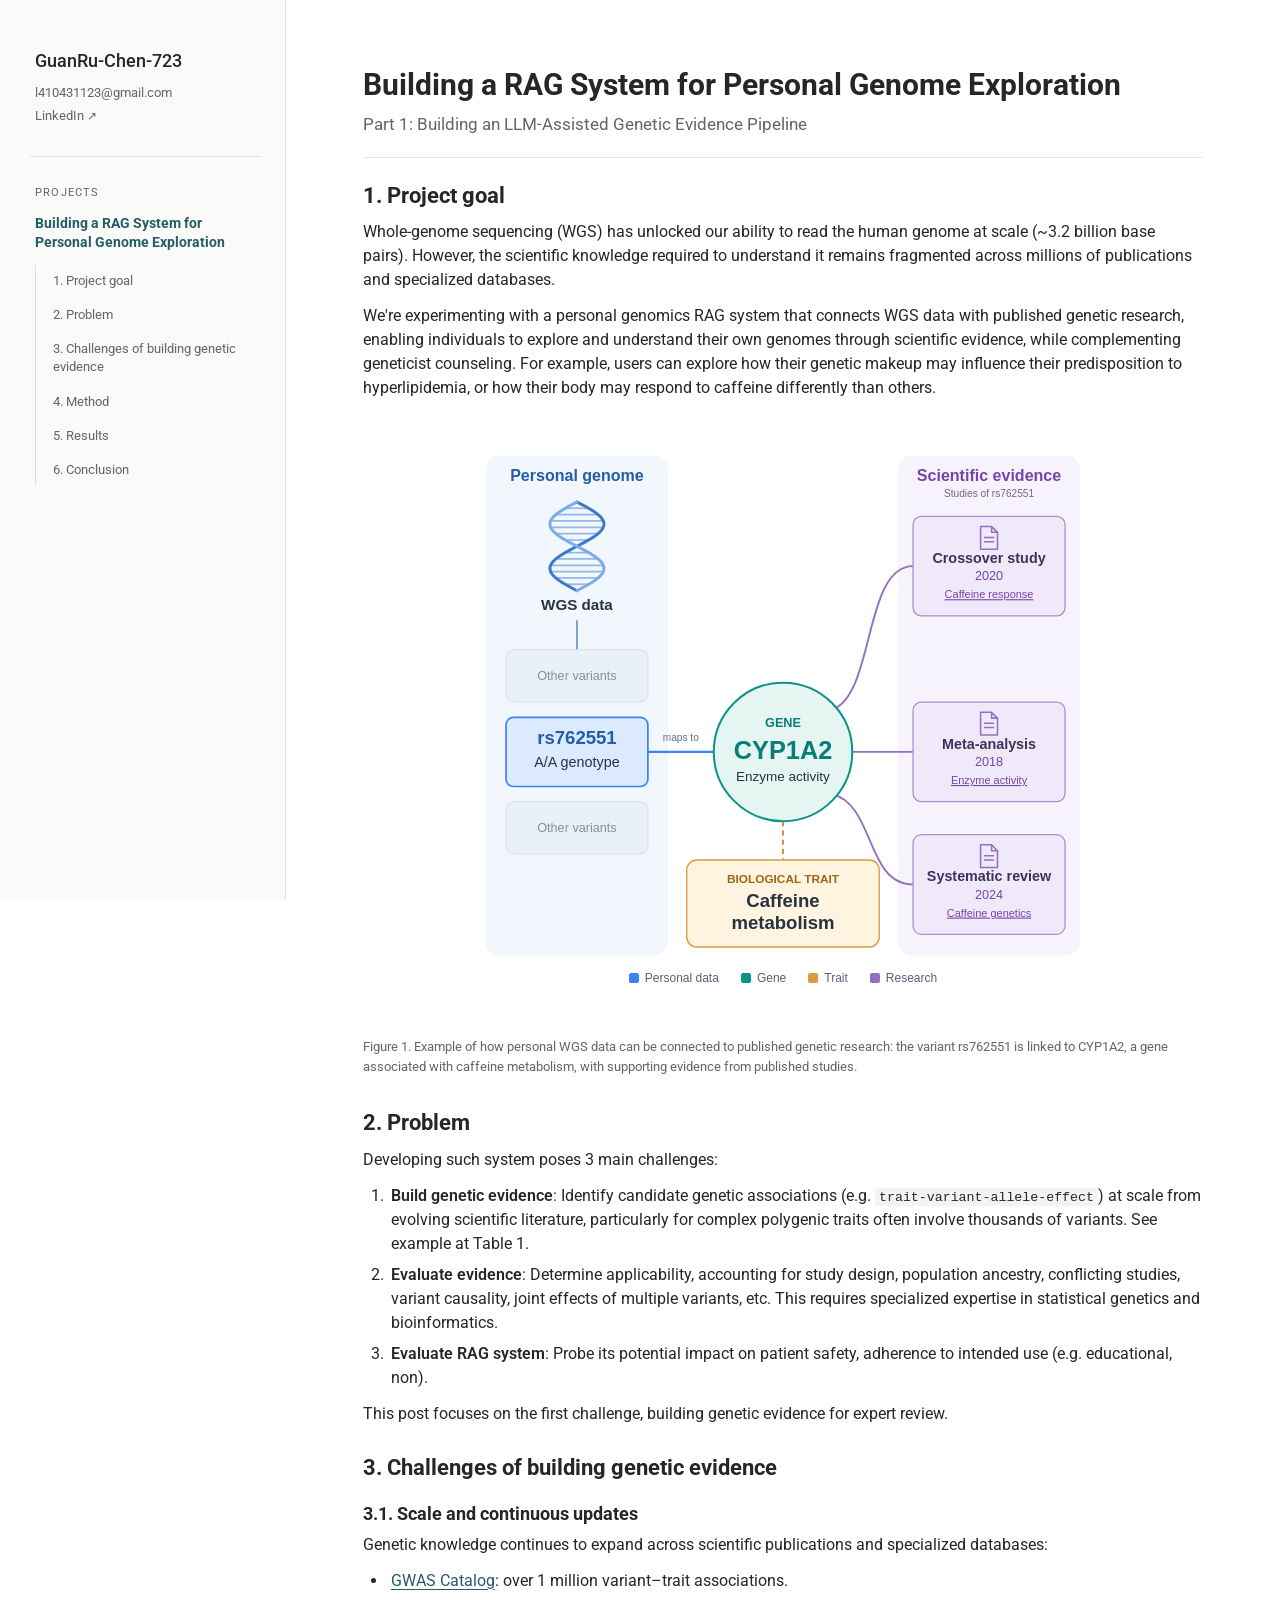
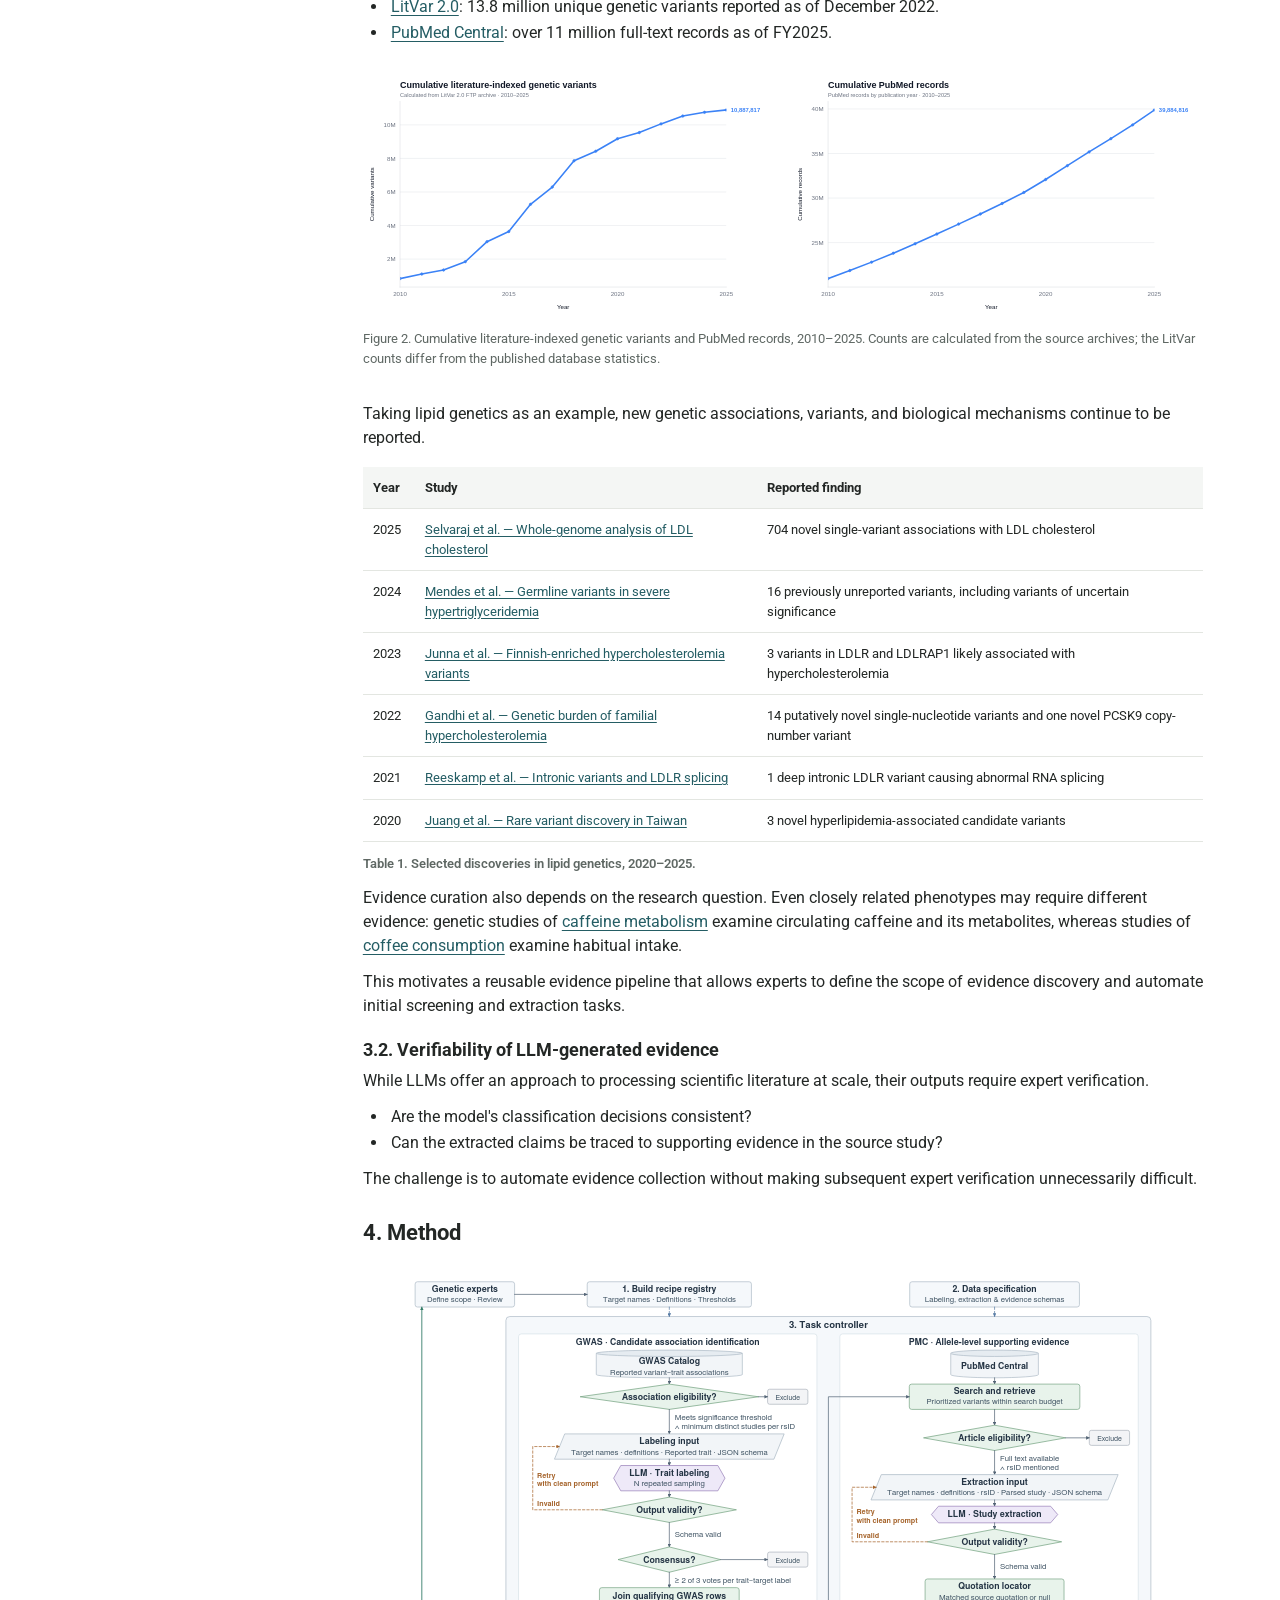
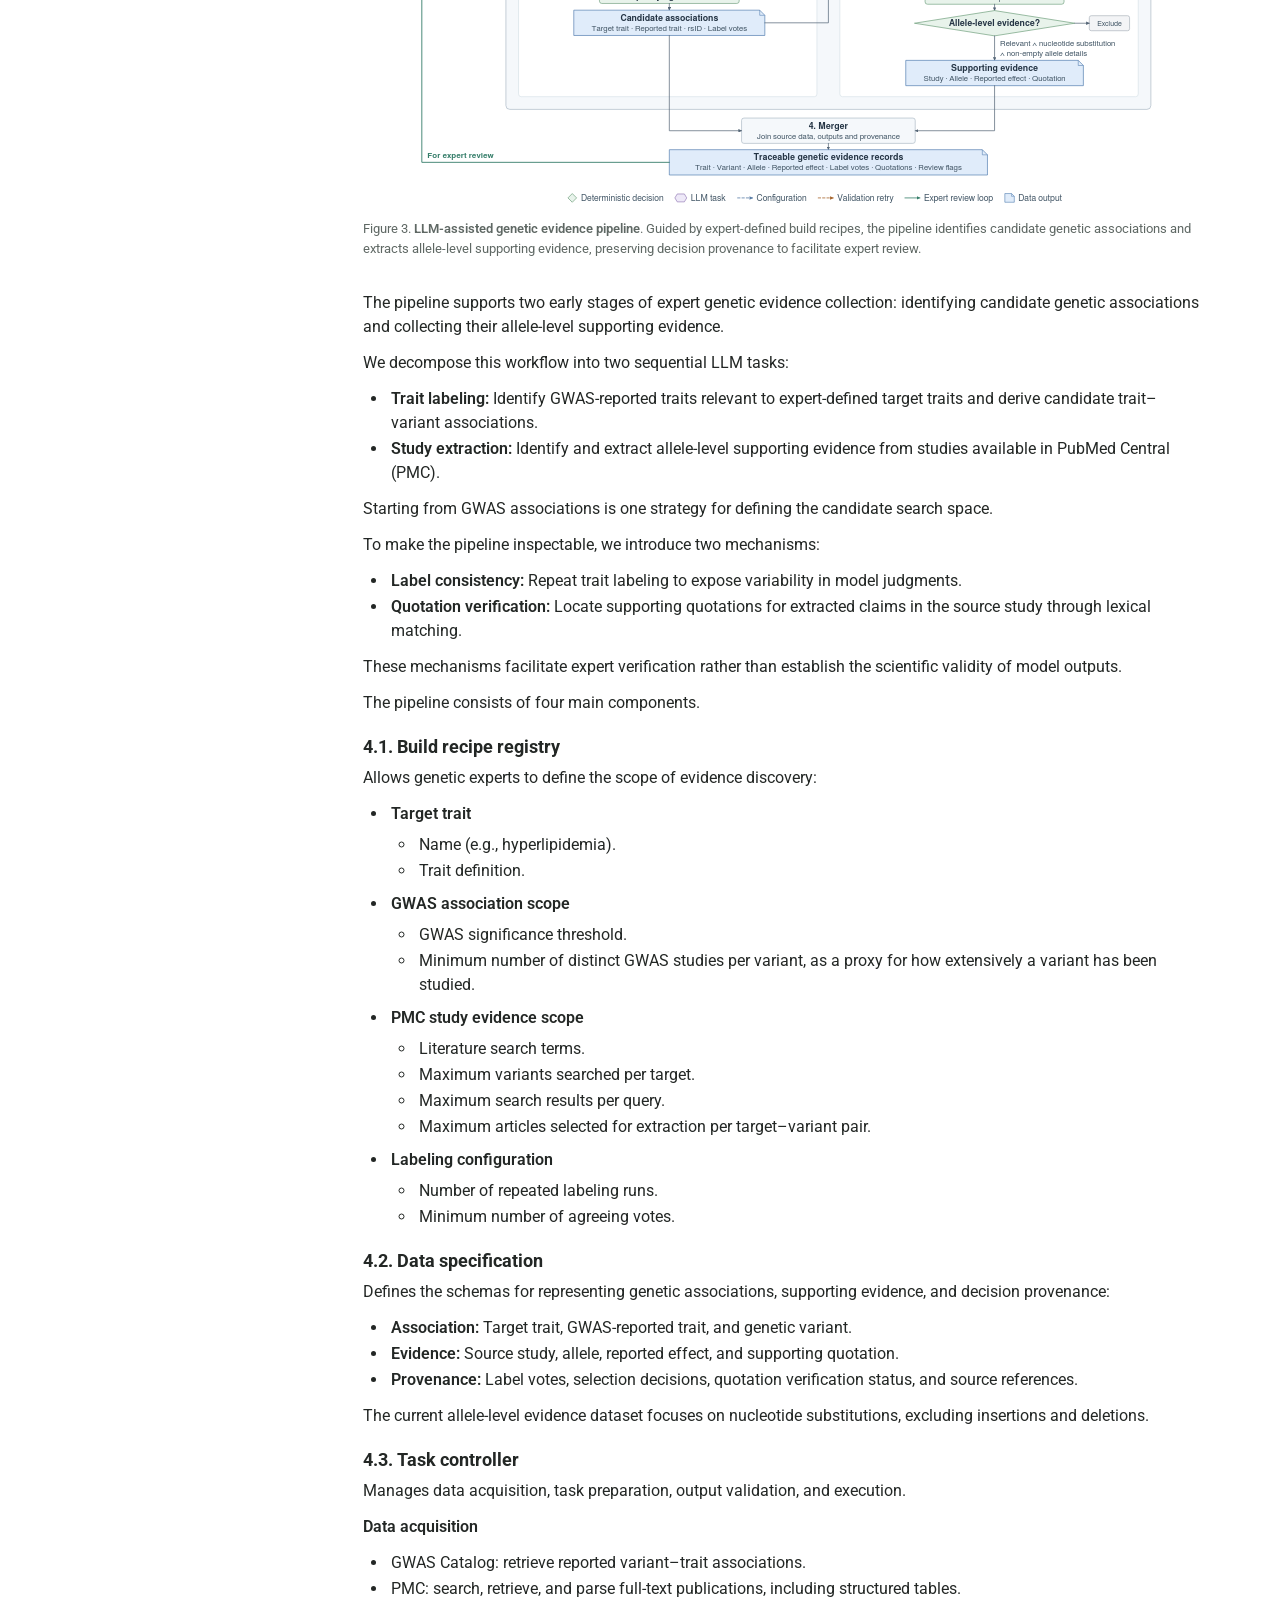
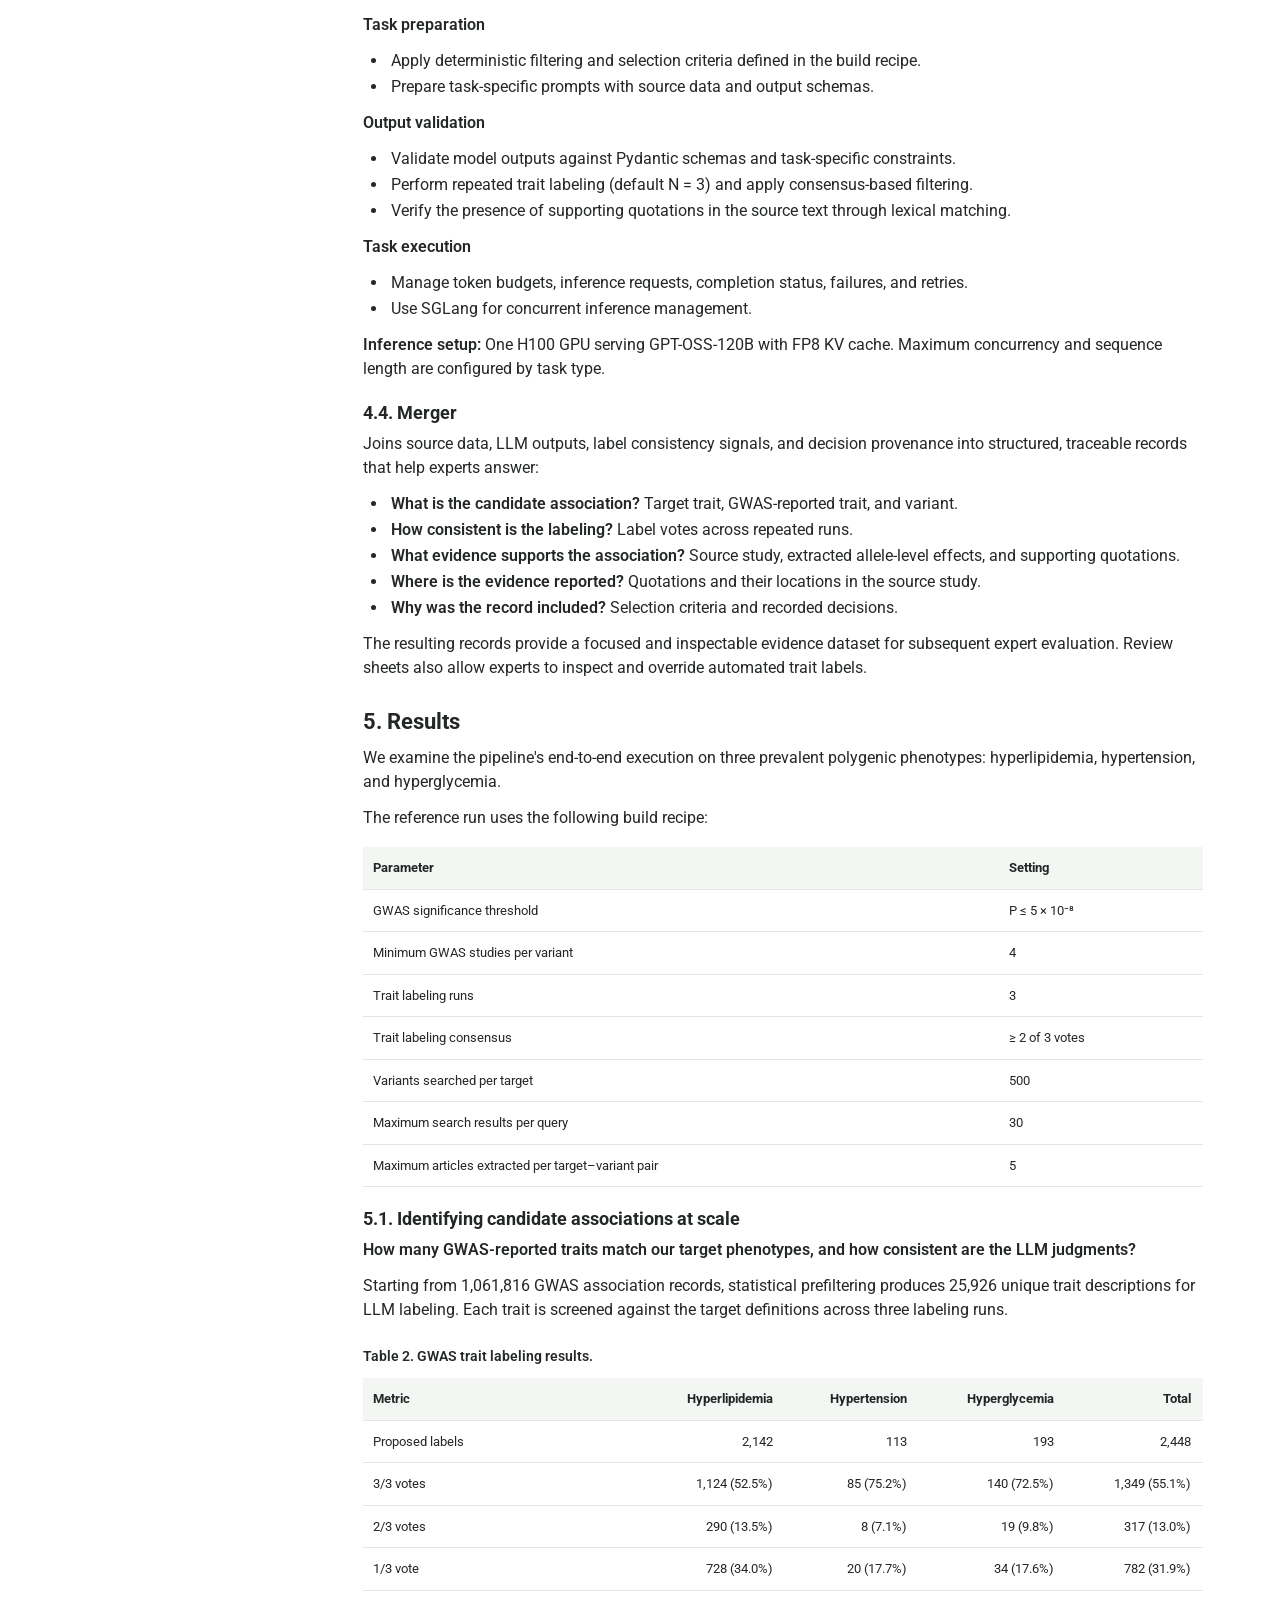
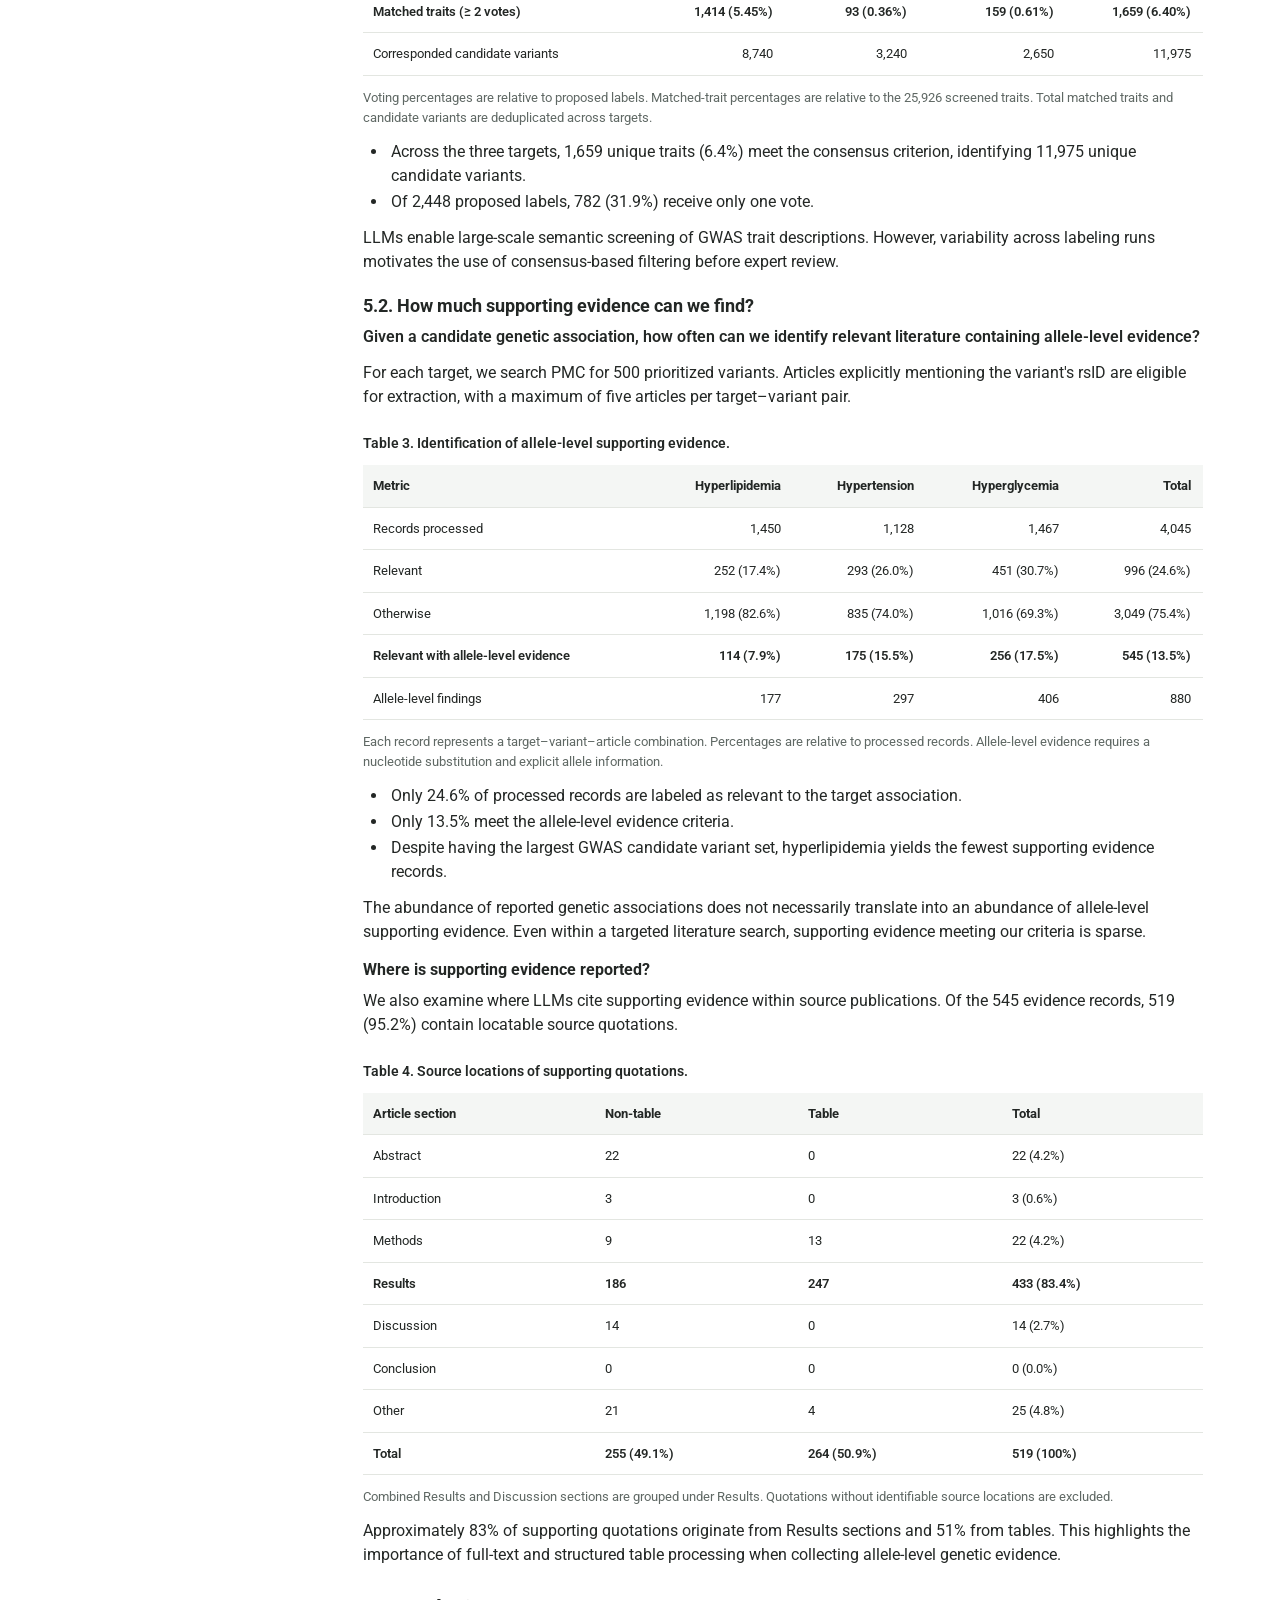
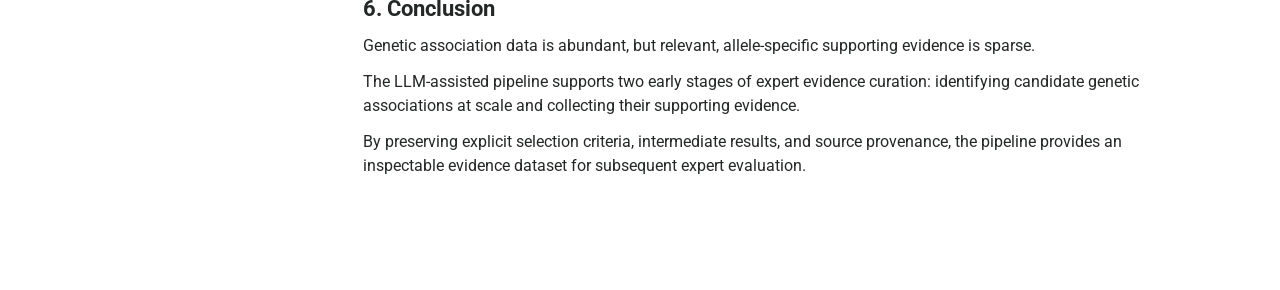
==== commit 5e1ab16f: "Add files via upload" ====
--- a/index.html
+++ b/index.html
@@ -5,7 +5,7 @@
   <meta name="viewport" content="width=device-width, initial-scale=1">
   <title>Building a RAG System for Personal Genome Exploration | GuanRu-Chen-723</title>
   <meta name="description" content="Building a RAG System for Personal Genome Exploration">
-  <link rel="stylesheet" href="style.css?v=441b1c1cd745">
+  <link rel="stylesheet" href="style.css?v=7a4d23f3c26b">
   <script src="navigation.js" defer></script>
 </head>
 <body>
--- a/style.css
+++ b/style.css
@@ -1,4 +1,5 @@
-/* Personal blog - compact Arial typography */
+/* Personal blog - Roboto typography */
+@import url("https://fonts.googleapis.com/css2?family=Roboto:wght@400;500;600;700&display=swap");
 :root {
   color-scheme: light;
   --paper: #fff;
@@ -8,8 +9,8 @@
   --line: #e3e6e1;
   --accent: #245d64;
   --active-bg: #edf3f1;
-  --sans: Arial, sans-serif;
-  --serif: Arial, sans-serif;
+  --sans: "Roboto", Arial, sans-serif;
+  --serif: "Roboto", Arial, sans-serif;
 }
 *, *::before, *::after { box-sizing: border-box; }
 html { scroll-behavior: smooth; }
@@ -22,42 +23,42 @@
 .layout { display: grid; grid-template-columns: 286px minmax(0, 1fr); min-height: 100vh; }
 .sidebar { position: sticky; top: 0; height: 100vh; height: 100dvh; overflow-y: auto; padding: 50px 24px 32px 30px; background: var(--rail); border-right: 1px solid var(--line); }
 .profile { padding: 0 5px 29px; border-bottom: 1px solid var(--line); }
-.name { font-size: 17px; font-weight: 400; letter-spacing: normal; margin-bottom: 9px; line-height: 1.25; }
+.name { font-size: 18px; font-weight: 500; letter-spacing: normal; margin-bottom: 9px; line-height: 1.25; }
 .contact { display: block; width: fit-content; max-width: 100%; overflow-wrap: anywhere; color: var(--muted); font-size: 13px; line-height: 1.65; text-decoration: none; }
 .contact:hover { color: var(--accent); text-decoration: underline; }
 .linkedin { margin-top: 2px; }
 .linkedin span { font-size: 12px; }
 .nav-heading { margin: 29px 5px 15px; color: var(--muted); font-size: 11px; font-weight: 400; letter-spacing: .11em; text-transform: uppercase; }
 .project-group + .project-group { margin-top: 26px; padding-top: 21px; border-top: 1px solid var(--line); }
-.project-link { display: block; padding: 0 5px; color: var(--ink); font-weight: 400; font-size: 14px; line-height: 1.4; text-decoration: none; }
+.project-link { display: block; padding: 0 5px; color: var(--ink); font-weight: 700; font-size: 14px; line-height: 1.4; text-decoration: none; }
 .project-link:hover { color: var(--accent); }
 .project-link[aria-current="page"] { color: var(--accent); }
 .section-list { list-style: none; margin: 12px 0 0 5px; padding: 0 0 0 9px; border-left: 1px solid #dce2dd; }
 .section-list li { margin: 2px 0; }
 .section-link { display: block; position: relative; padding: 7px 8px; font-size: 13px; font-weight: 400; line-height: 1.4; color: var(--muted); border-radius: 3px; text-decoration: none; }
 .section-link:hover { color: var(--accent); background: var(--active-bg); }
-.section-link[aria-current="location"] { color: var(--accent); background: var(--active-bg); font-weight: 400; }
+.section-link[aria-current="location"] { color: var(--accent); background: var(--active-bg); font-weight: 600; }
 .section-link[aria-current="location"]::before { content: ""; position: absolute; left: -10px; top: 5px; bottom: 5px; width: 2px; background: var(--accent); }
 .mobile-toggle { display: none; }
 .main-content { min-width: 0; padding: 67px clamp(32px, 6vw, 106px) 100px; }
 .main-content:focus { outline: none; }
 .article { max-width: 850px; margin: 0 auto; }
-.article-header { padding-bottom: 16px; border-bottom: 1px solid var(--line); margin-bottom: 20px; }
-h1, h2, h3, h4, h5, h6 { font-family: var(--sans); font-weight: 400; letter-spacing: normal; line-height: 1.28; }
-h1 { font-size: 26px; font-weight: 400; line-height: 1.25; letter-spacing: normal; margin: 0; max-width: 820px; text-wrap: balance; }
-.subtitle { margin: 8px 0 0; font-family: var(--sans); font-size: 15px; font-weight: 400; line-height: 1.4; color: var(--muted); }
-.article-body { font-family: var(--sans); font-size: 15px; line-height: 1.5; overflow-wrap: break-word; }
-.article-body h2 { font-size: 19px; font-weight: 500; margin: 24px 0 8px; }
+.article-header { padding-bottom: 20px; border-bottom: 1px solid var(--line); margin-bottom: 24px; }
+h1, h2, h3, h4, h5, h6 { font-family: var(--sans); font-weight: 700; letter-spacing: normal; line-height: 1.28; }
+h1 { font-size: 30px; font-weight: 700; line-height: 1.2; letter-spacing: normal; margin: 0; max-width: 820px; text-wrap: balance; }
+.subtitle { margin: 10px 0 0; font-family: var(--sans); font-size: 17px; font-weight: 400; line-height: 1.4; color: var(--muted); }
+.article-body { font-family: var(--sans); font-size: 16px; line-height: 1.5; overflow-wrap: break-word; }
+.article-body h2 { font-size: 22px; font-weight: 700; margin: 28px 0 10px; }
 .article-body h2:first-child { margin-top: 0; }
-.article-body h3 { font-size: 16px; font-weight: 500; margin: 18px 0 8px; }
-.article-body h4, .article-body h5, .article-body h6 { font-size: 15px; font-weight: 500; margin: 14px 0 6px; }
+.article-body h3 { font-size: 18px; font-weight: 700; margin: 20px 0 8px; }
+.article-body h4, .article-body h5, .article-body h6 { font-size: 16px; font-weight: 700; margin: 16px 0 8px; }
 .article-body h2, .article-body h3, .article-body h4, #project-title { scroll-margin-top: 28px; }
-.article-body p { margin: 0 0 10px; }
-.article-body ul, .article-body ol { margin: 0 0 10px; padding-left: 1.6em; }
+.article-body p { margin: 0 0 12px; }
+.article-body ul, .article-body ol { margin: 0 0 12px; padding-left: 1.6em; }
 .article-body li { padding-left: .15em; margin: 2px 0; }
 .article-body li > p { margin-bottom: 7px; }
 .article-body li > ul, .article-body li > ol { margin: 7px 0 9px; }
-.article-body strong { font-weight: 700; }
+.article-body strong, .article-body b { font-weight: 600; }
 .article-body code { font-family: ui-monospace, SFMono-Regular, Consolas, monospace; font-size: .83em; padding: .14em .32em; background: #f2f4f2; border-radius: 3px; overflow-wrap: anywhere; }
 .article-body pre { overflow: auto; background: #f2f4f2; padding: 14px; font-size: 14px; }
 .article-body pre code { padding: 0; }
@@ -71,7 +72,7 @@
 figcaption em { font-style: normal; }
 .table-scroll { margin: 17px 0 20px; overflow-x: auto; border-bottom: 1px solid var(--line); }
 table { width: 100%; border-collapse: collapse; font: 13px/1.5 var(--sans); font-variant-numeric: tabular-nums; color: var(--ink); text-align: left; }
-th { background: #f4f6f4; font-weight: 650; }
+th { background: #f4f6f4; font-weight: 700; }
 th, td { padding: 11px 12px; vertical-align: top; border-bottom: 1px solid var(--line); }
 th:first-child, td:first-child { padding-left: 10px; }
 tbody tr:last-child td { border-bottom: 0; }
@@ -100,12 +101,12 @@
   .section-list { margin-left: 0; }
   .main-content { padding: 37px 22px 65px; }
   .article { max-width: 650px; }
-  h1 { font-size: 24px; text-wrap: initial; }
-  .subtitle { font-size: 15px; margin-top: 8px; }
+  h1 { font-size: 26px; text-wrap: initial; }
+  .subtitle { font-size: 16px; margin-top: 8px; }
   .article-header { padding-bottom: 16px; margin-bottom: 20px; }
-  .article-body { font-size: 15px; line-height: 1.5; }
-  .article-body h2 { font-size: 18px; margin-top: 24px; }
-  .article-body h3 { font-size: 16px; }
+  .article-body { font-size: 16px; line-height: 1.5; }
+  .article-body h2 { font-size: 20px; margin-top: 24px; }
+  .article-body h3 { font-size: 18px; }
   .article-body h2, .article-body h3, .article-body h4, #project-title { scroll-margin-top: 14px; }
   table { min-width: 480px; }
   th, td { padding: 9px 10px; }
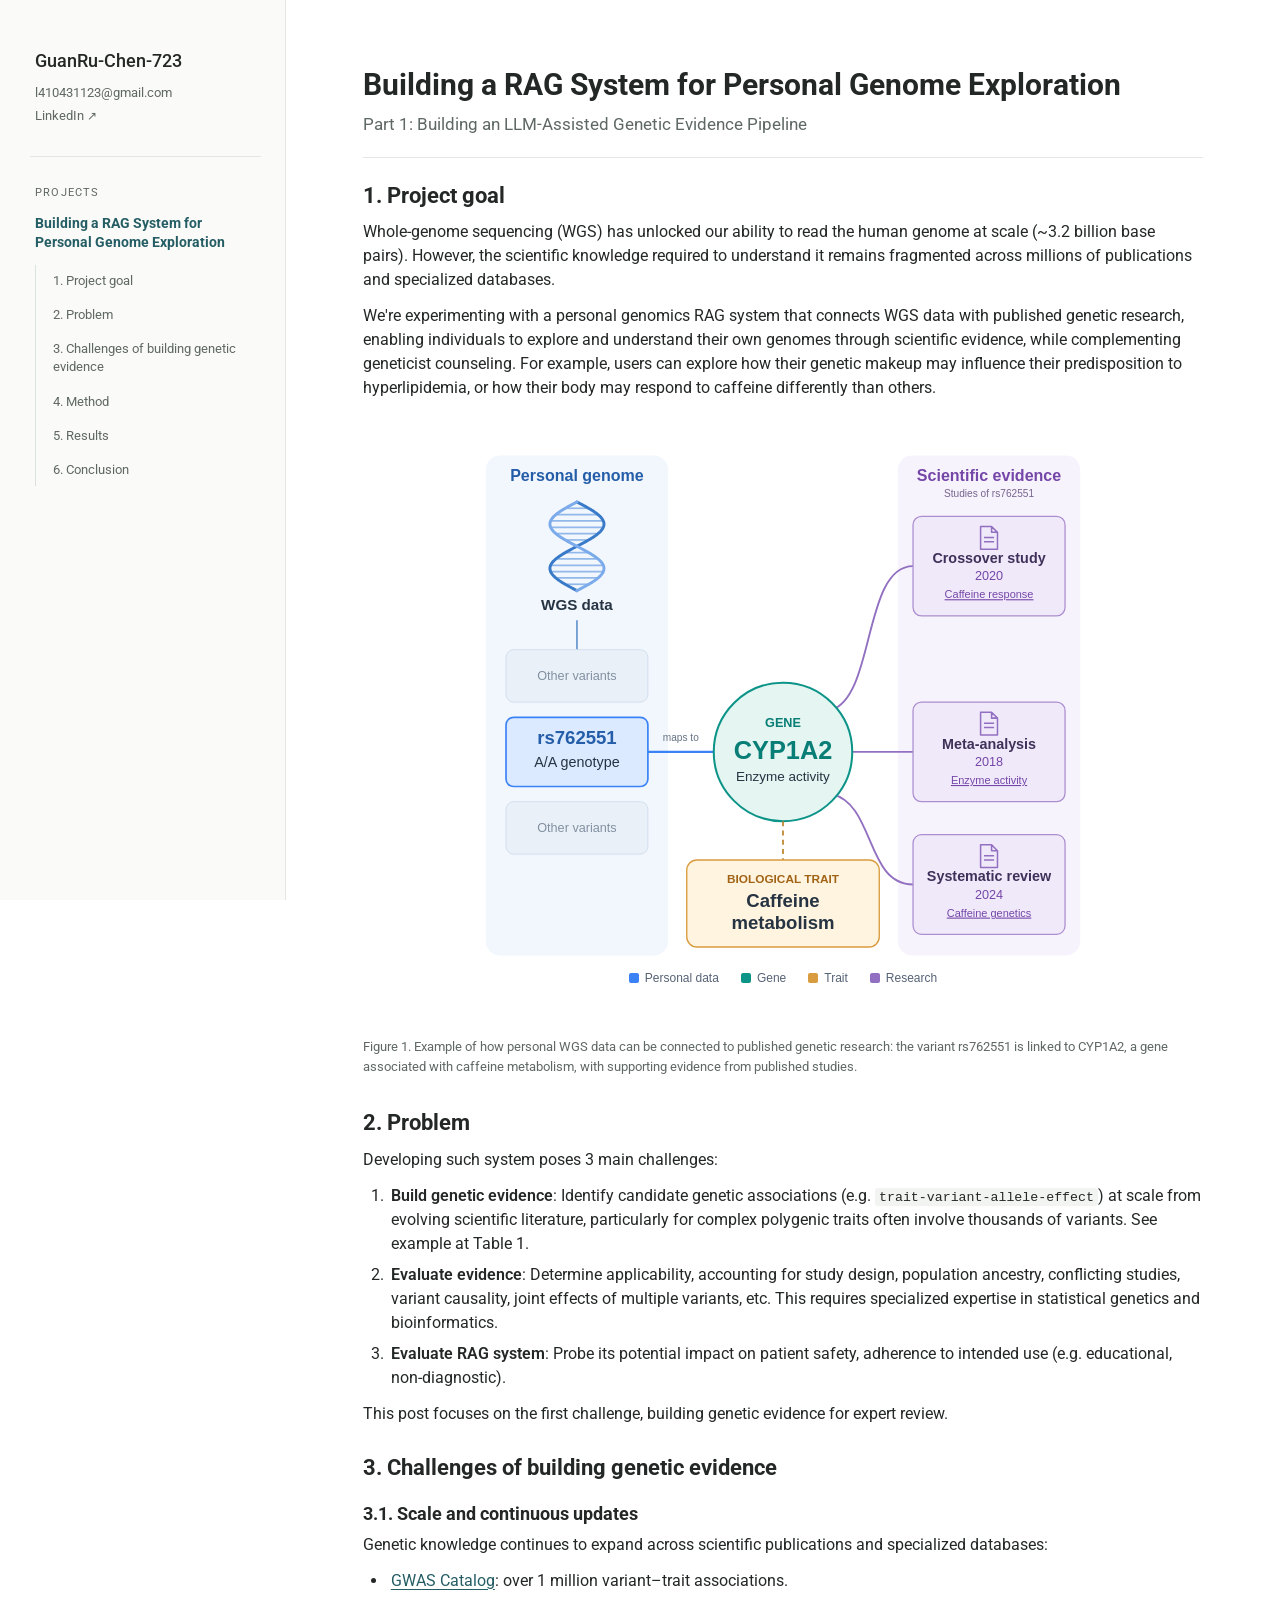
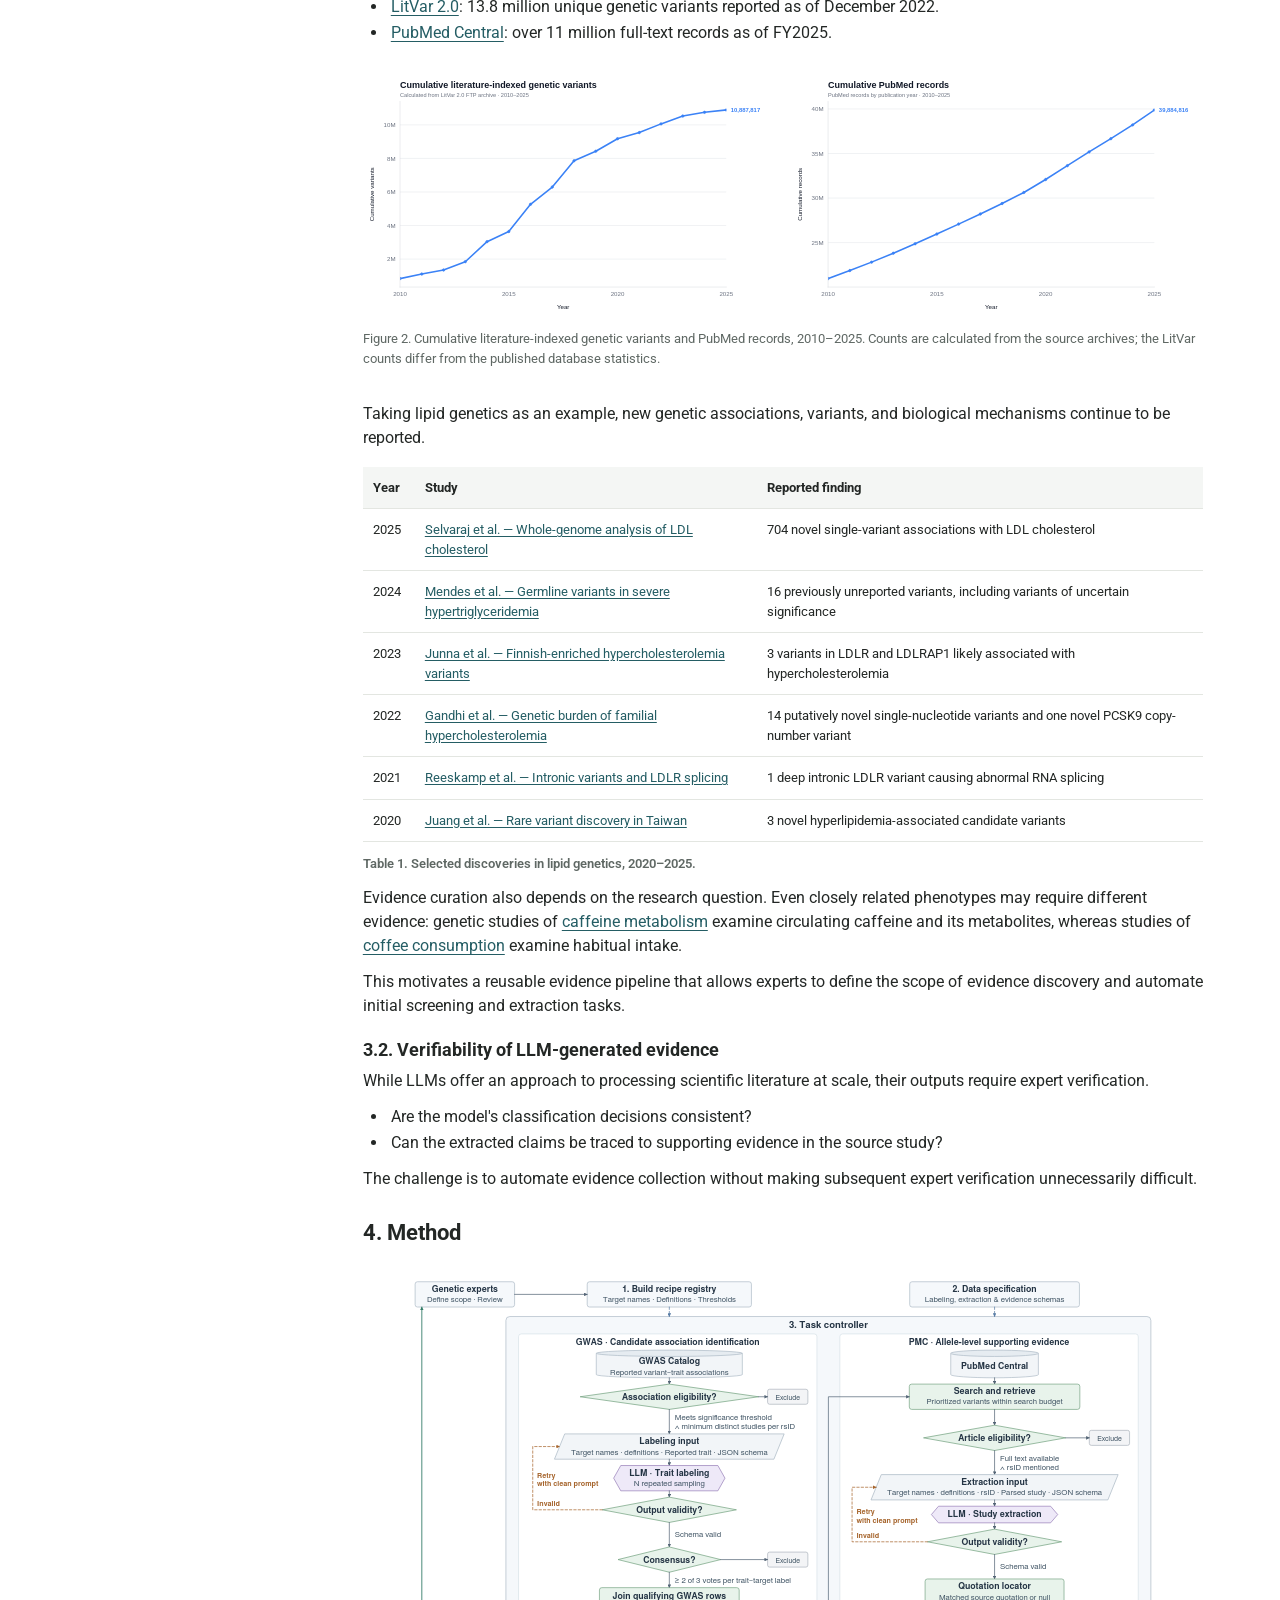
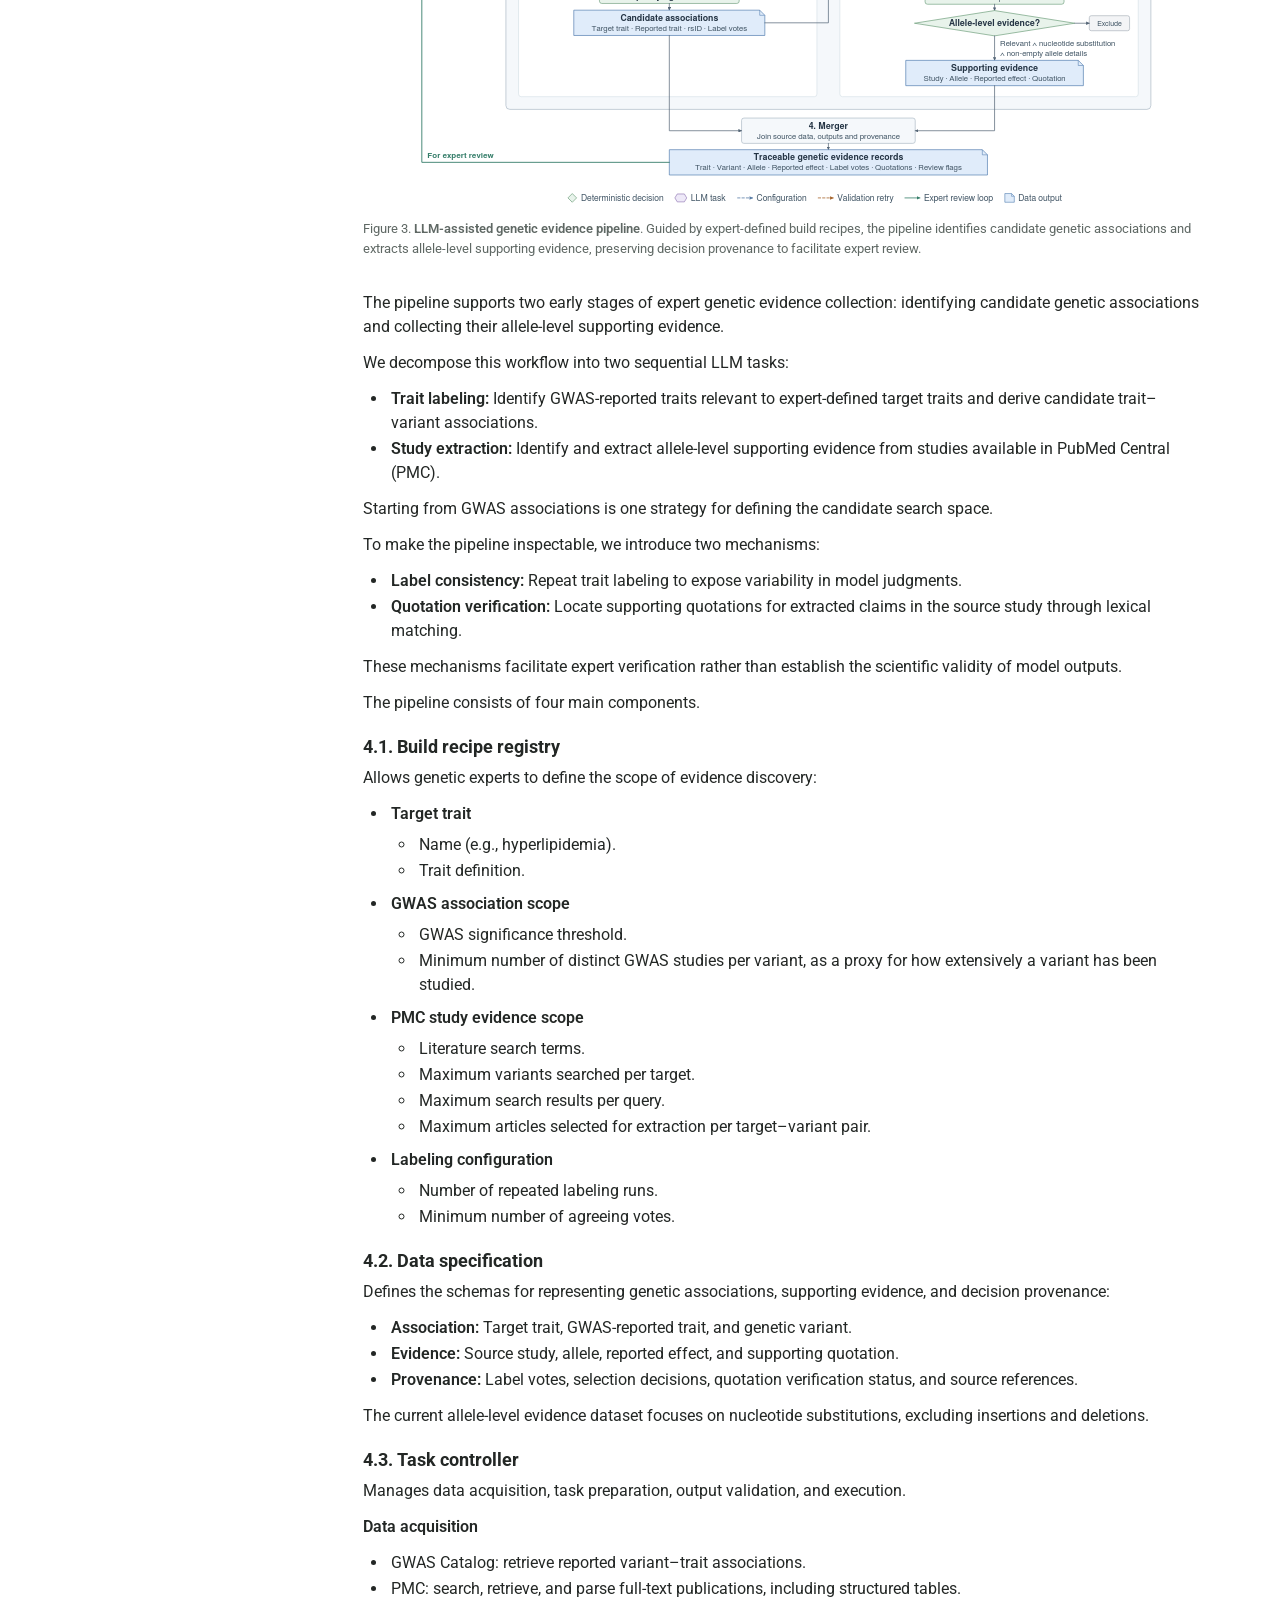
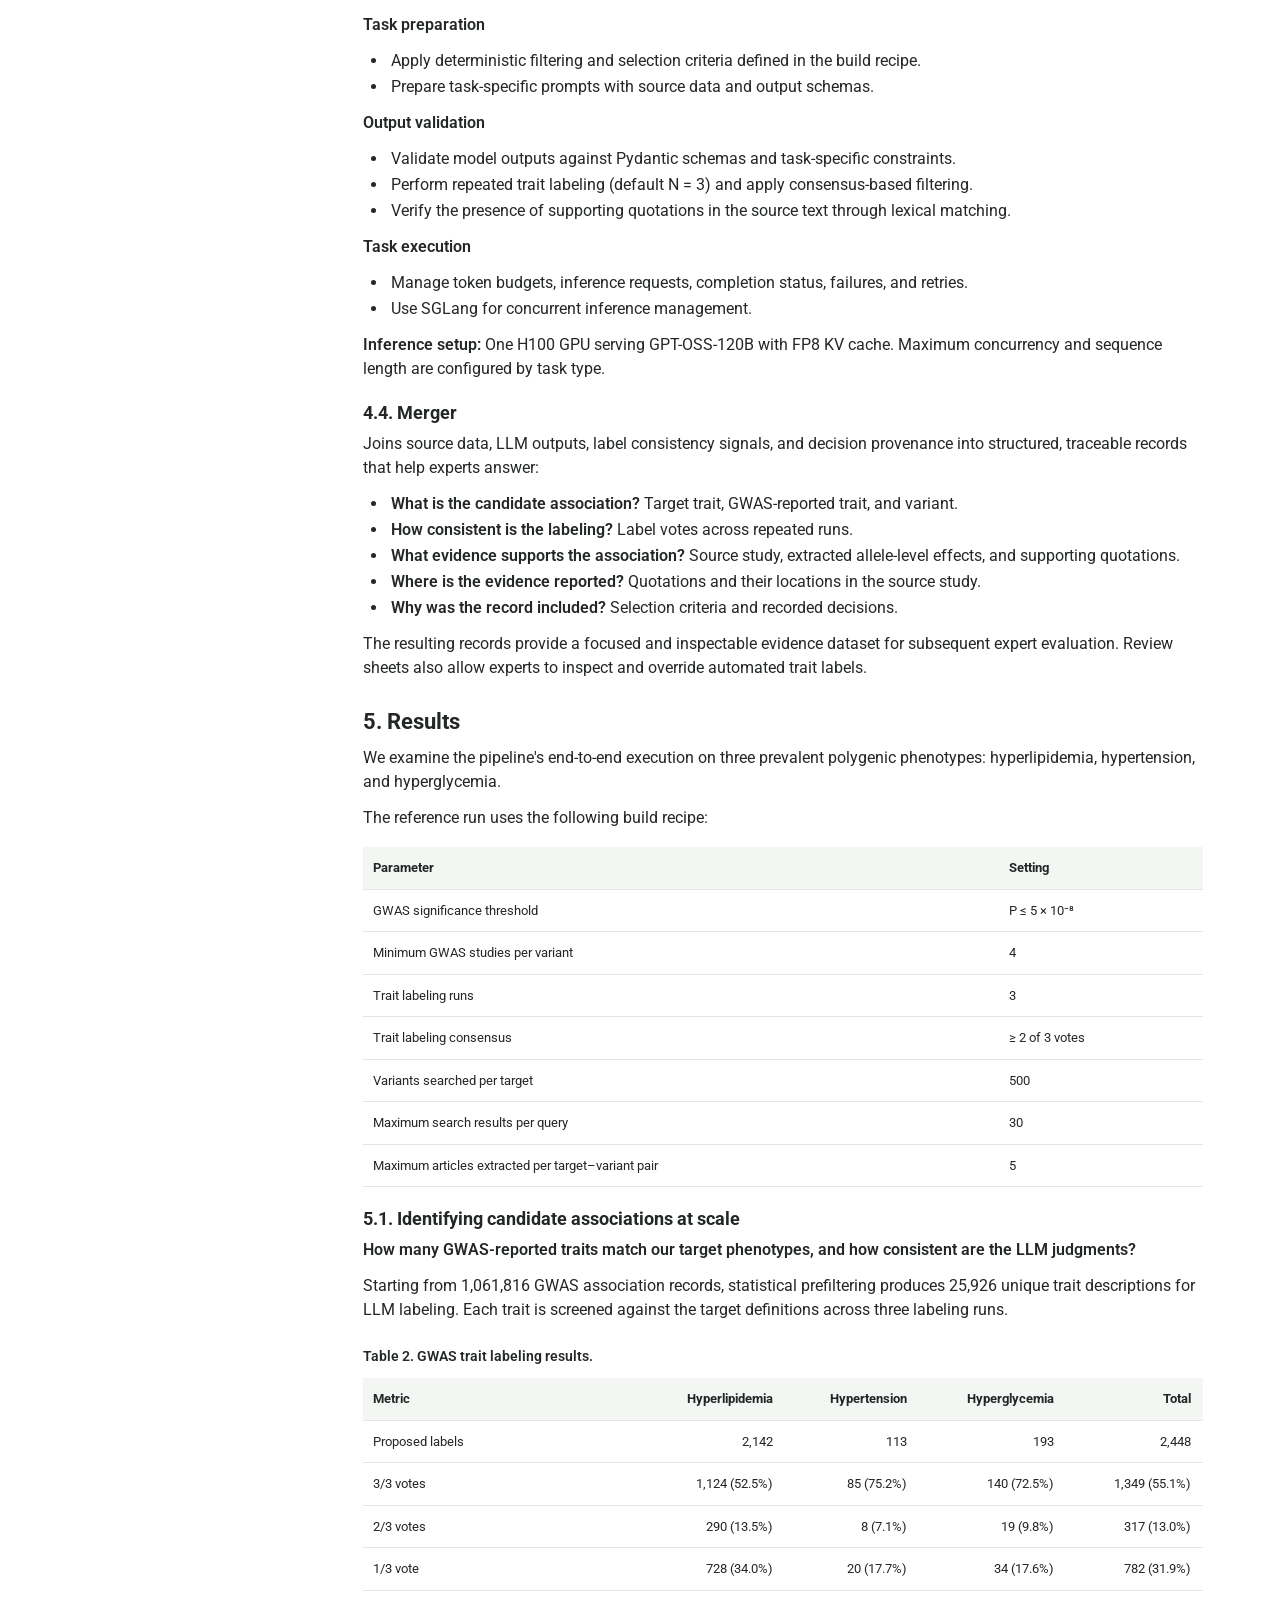
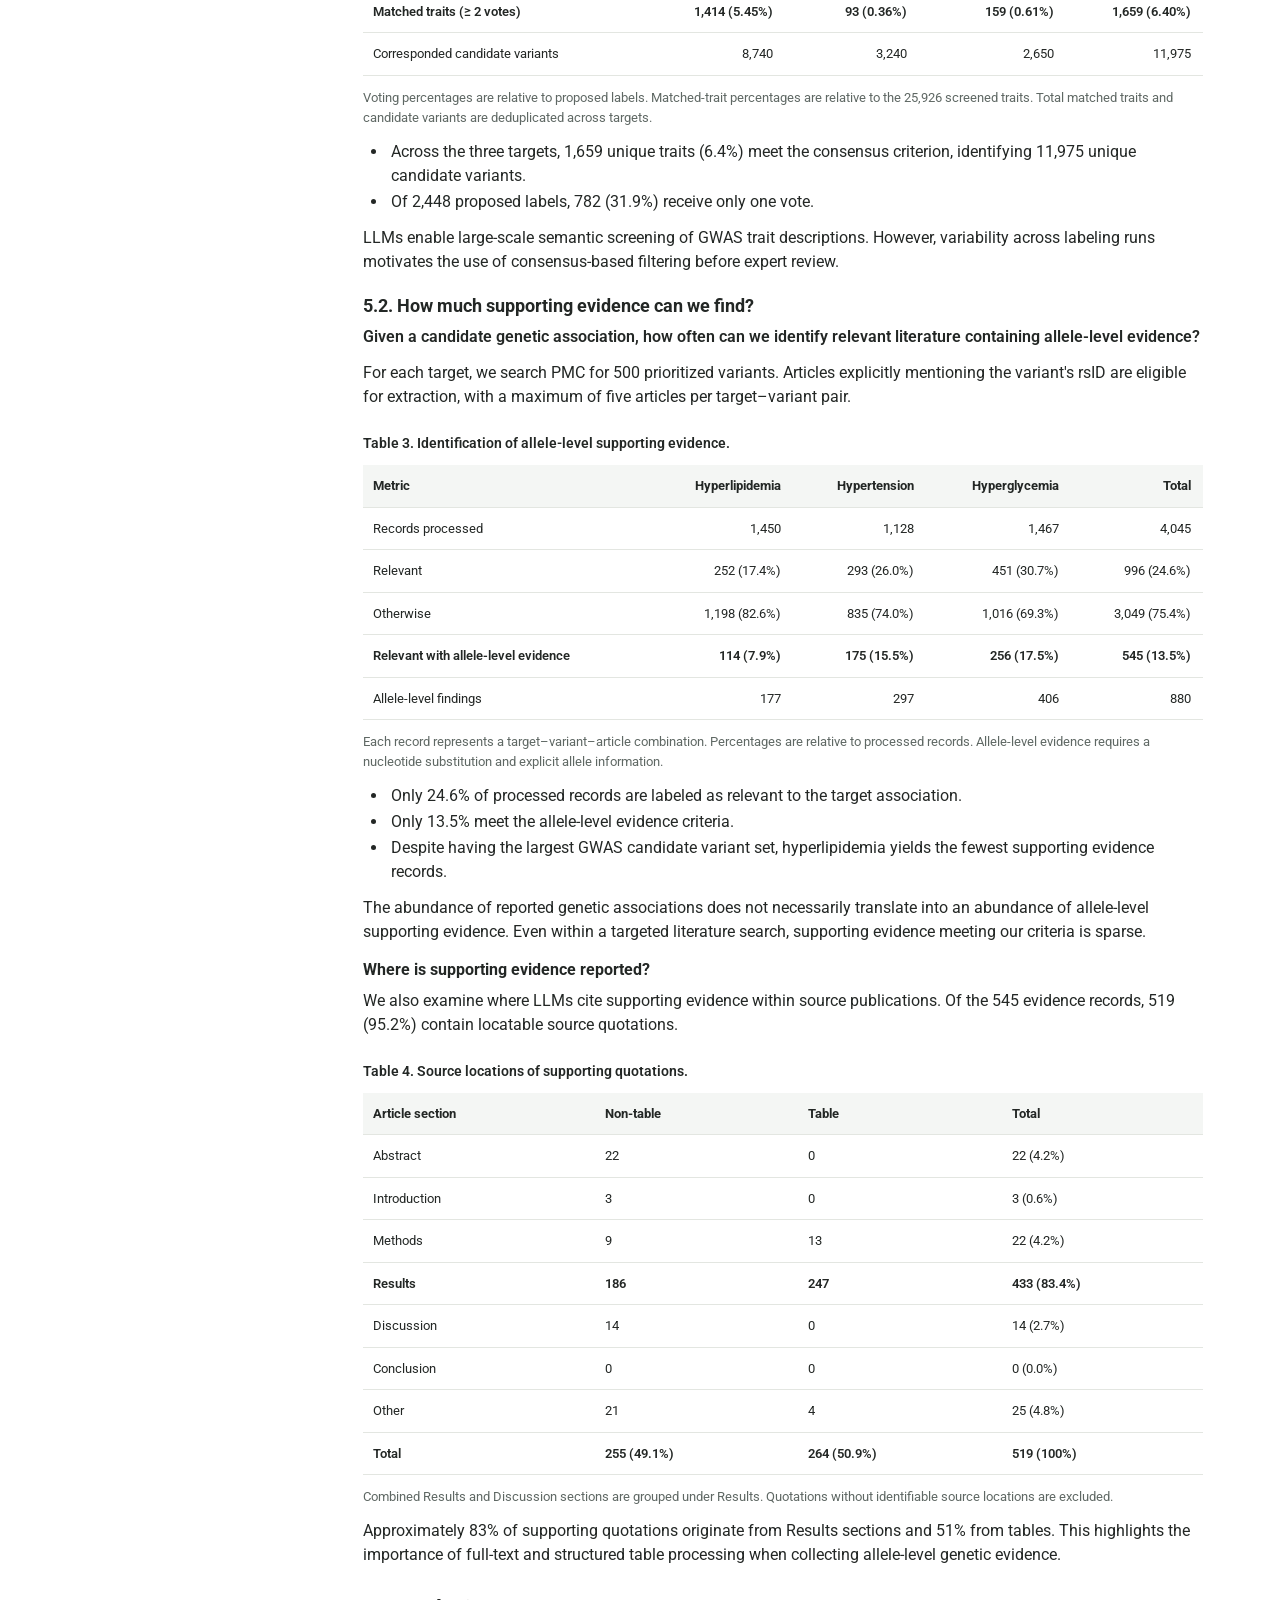
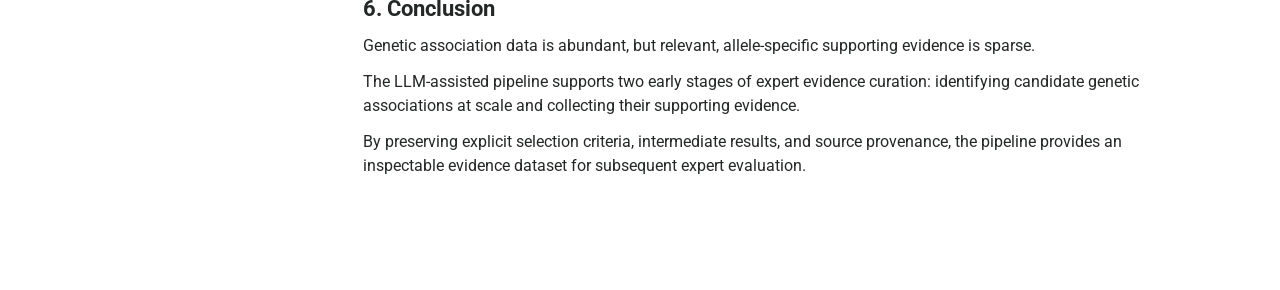
==== commit 17adcaf7: "Update index.html" ====
--- a/index.html
+++ b/index.html
@@ -45,7 +45,7 @@
 <p><strong>Evaluate evidence</strong>: Determine applicability, accounting for study design, population ancestry, conflicting studies, variant causality, joint effects of multiple variants, etc. This requires specialized expertise in statistical genetics and bioinformatics.</p>
 </li>
 <li>
-<p><strong>Evaluate RAG system</strong>: Probe its potential impact on patient safety, adherence to intended use (e.g. educational, non).</p>
+<p><strong>Evaluate RAG system</strong>: Probe its potential impact on patient safety, adherence to intended use (e.g. educational, non-diagnostic).</p>
 </li>
 </ol>
 <p>This post focuses on the first challenge, building genetic evidence for expert review.</p>
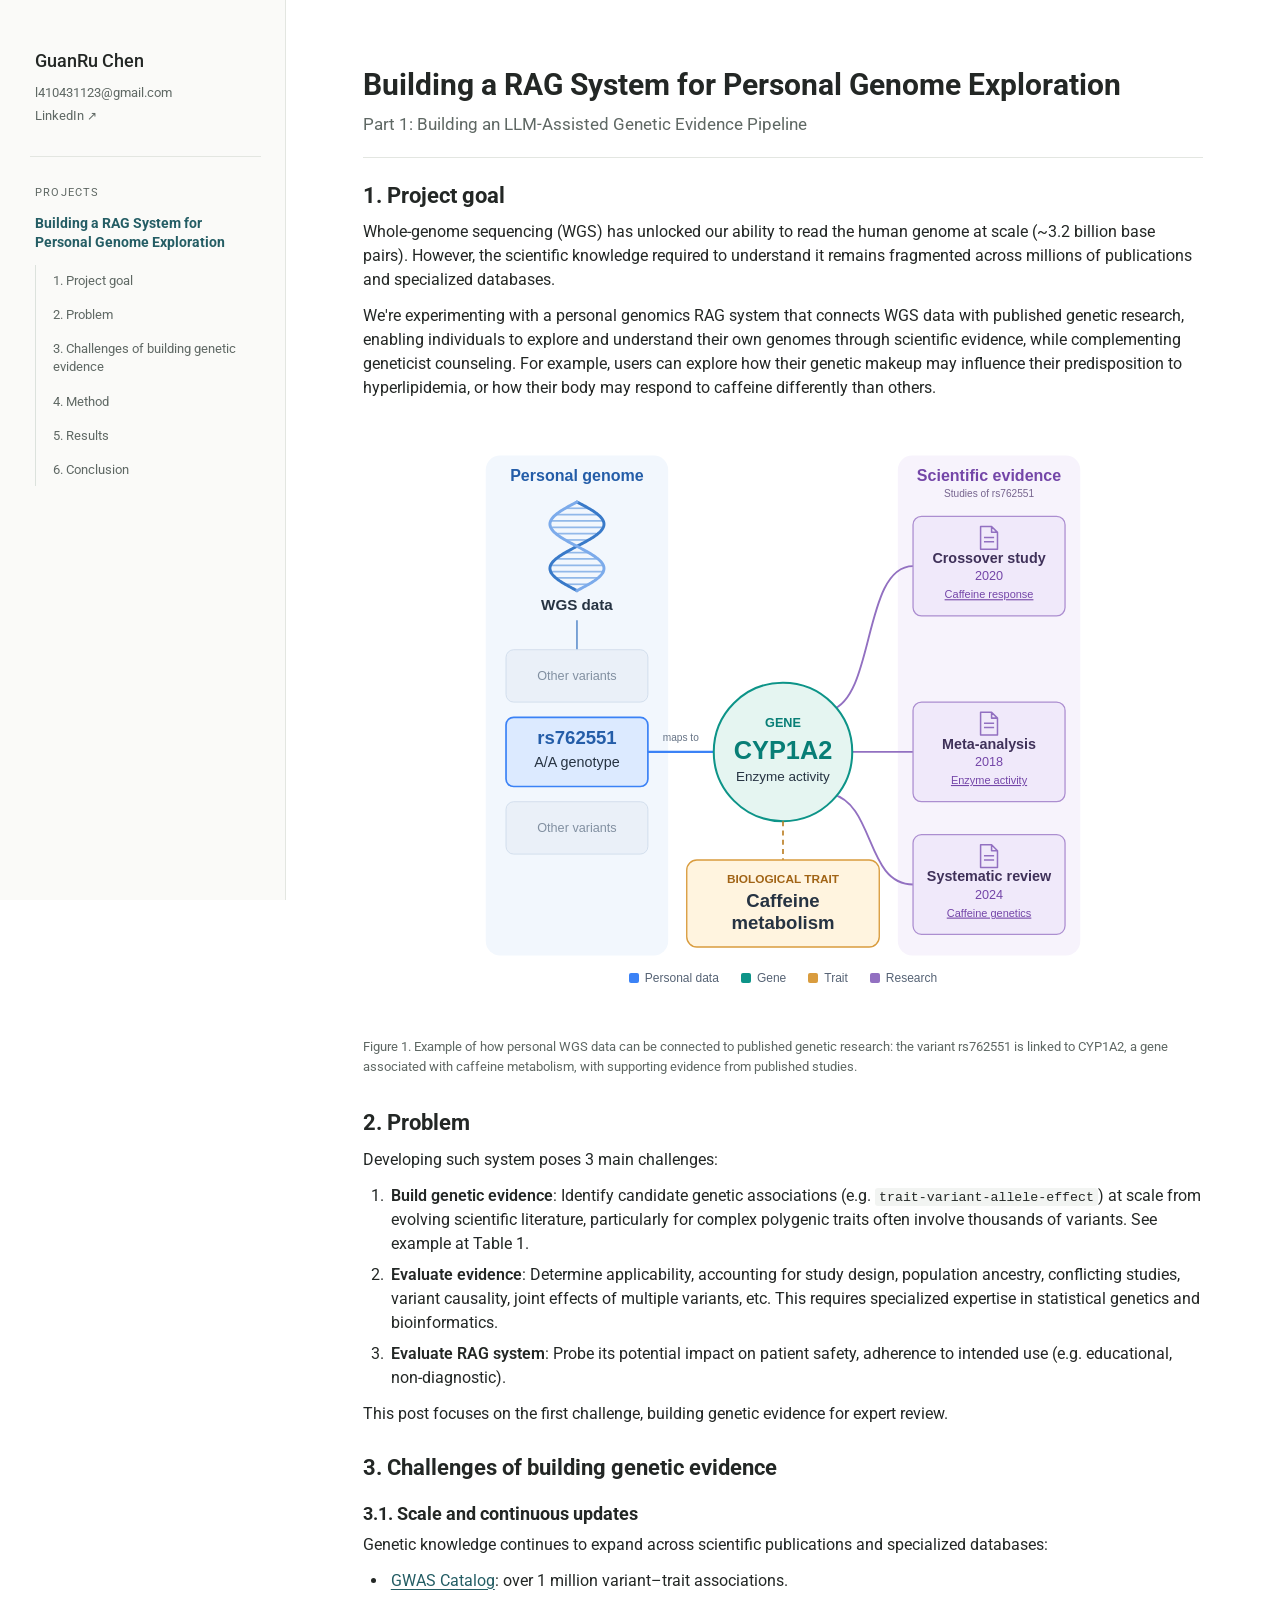
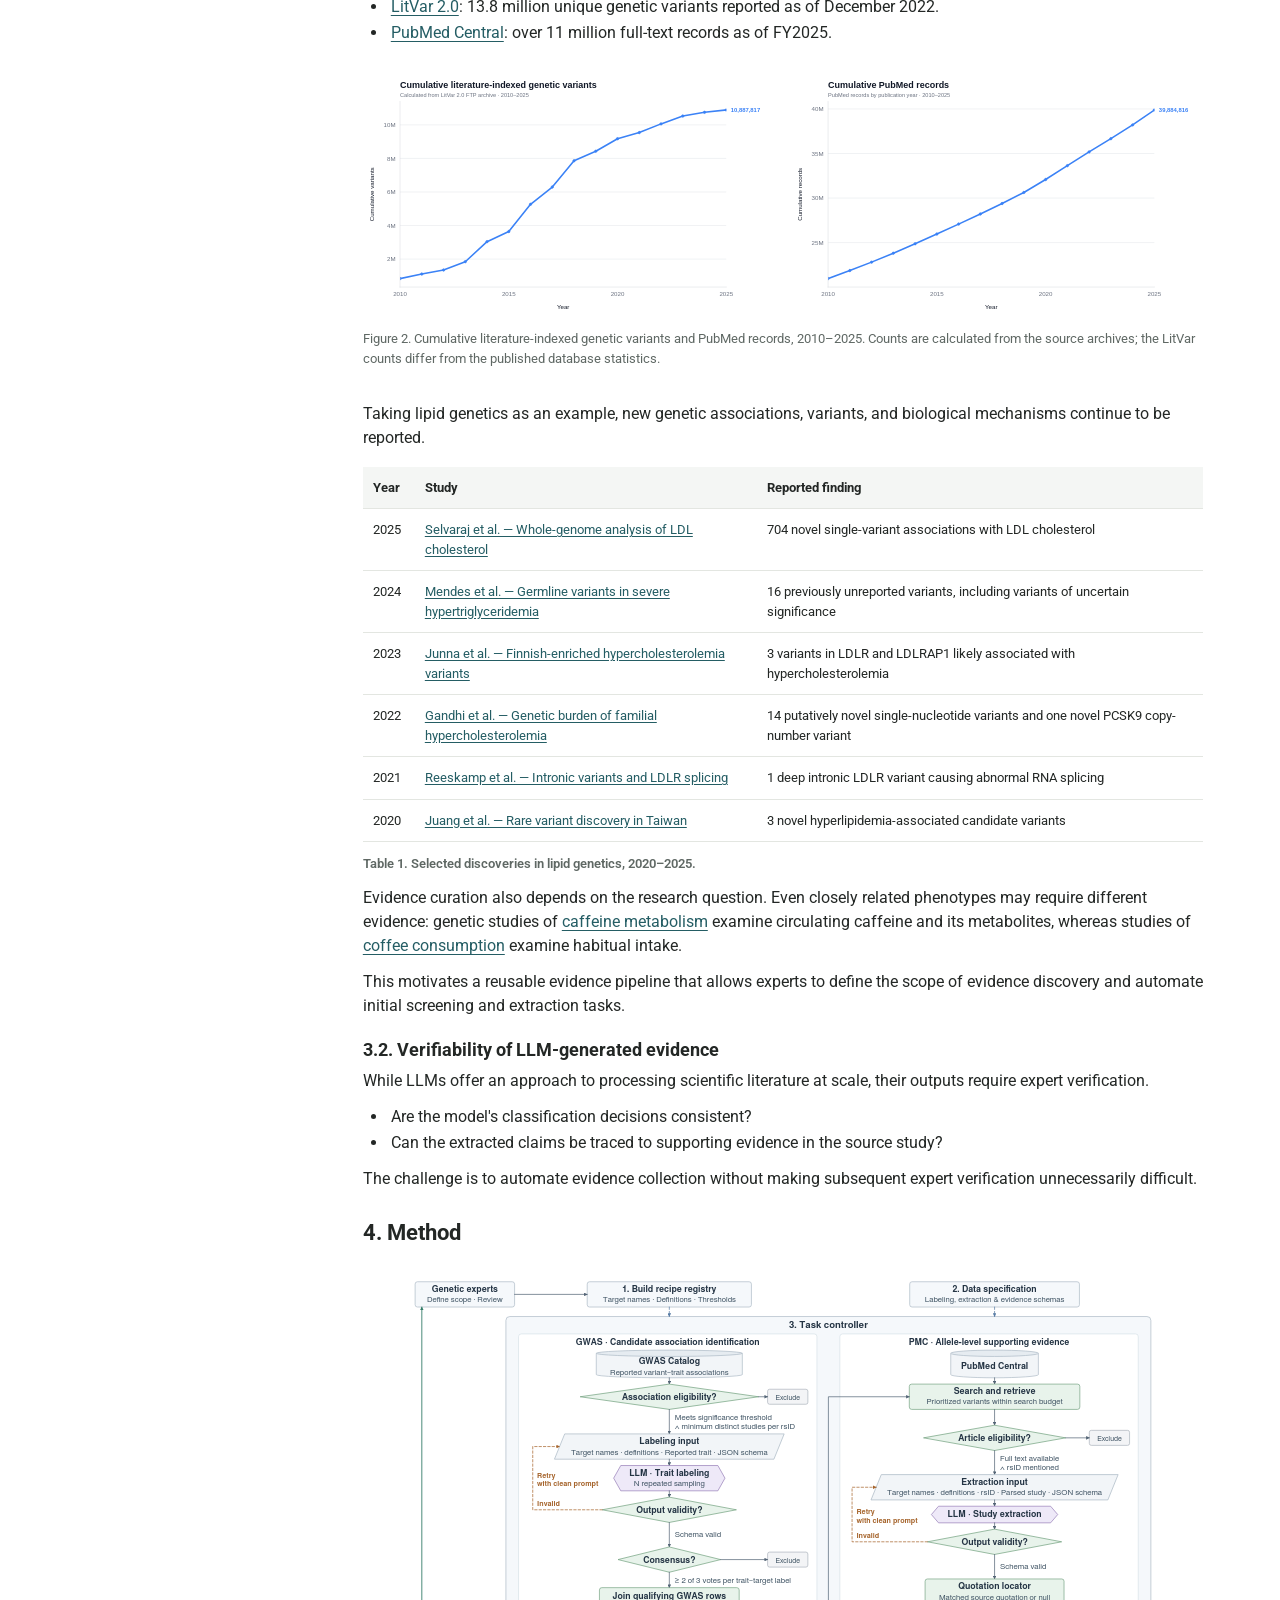
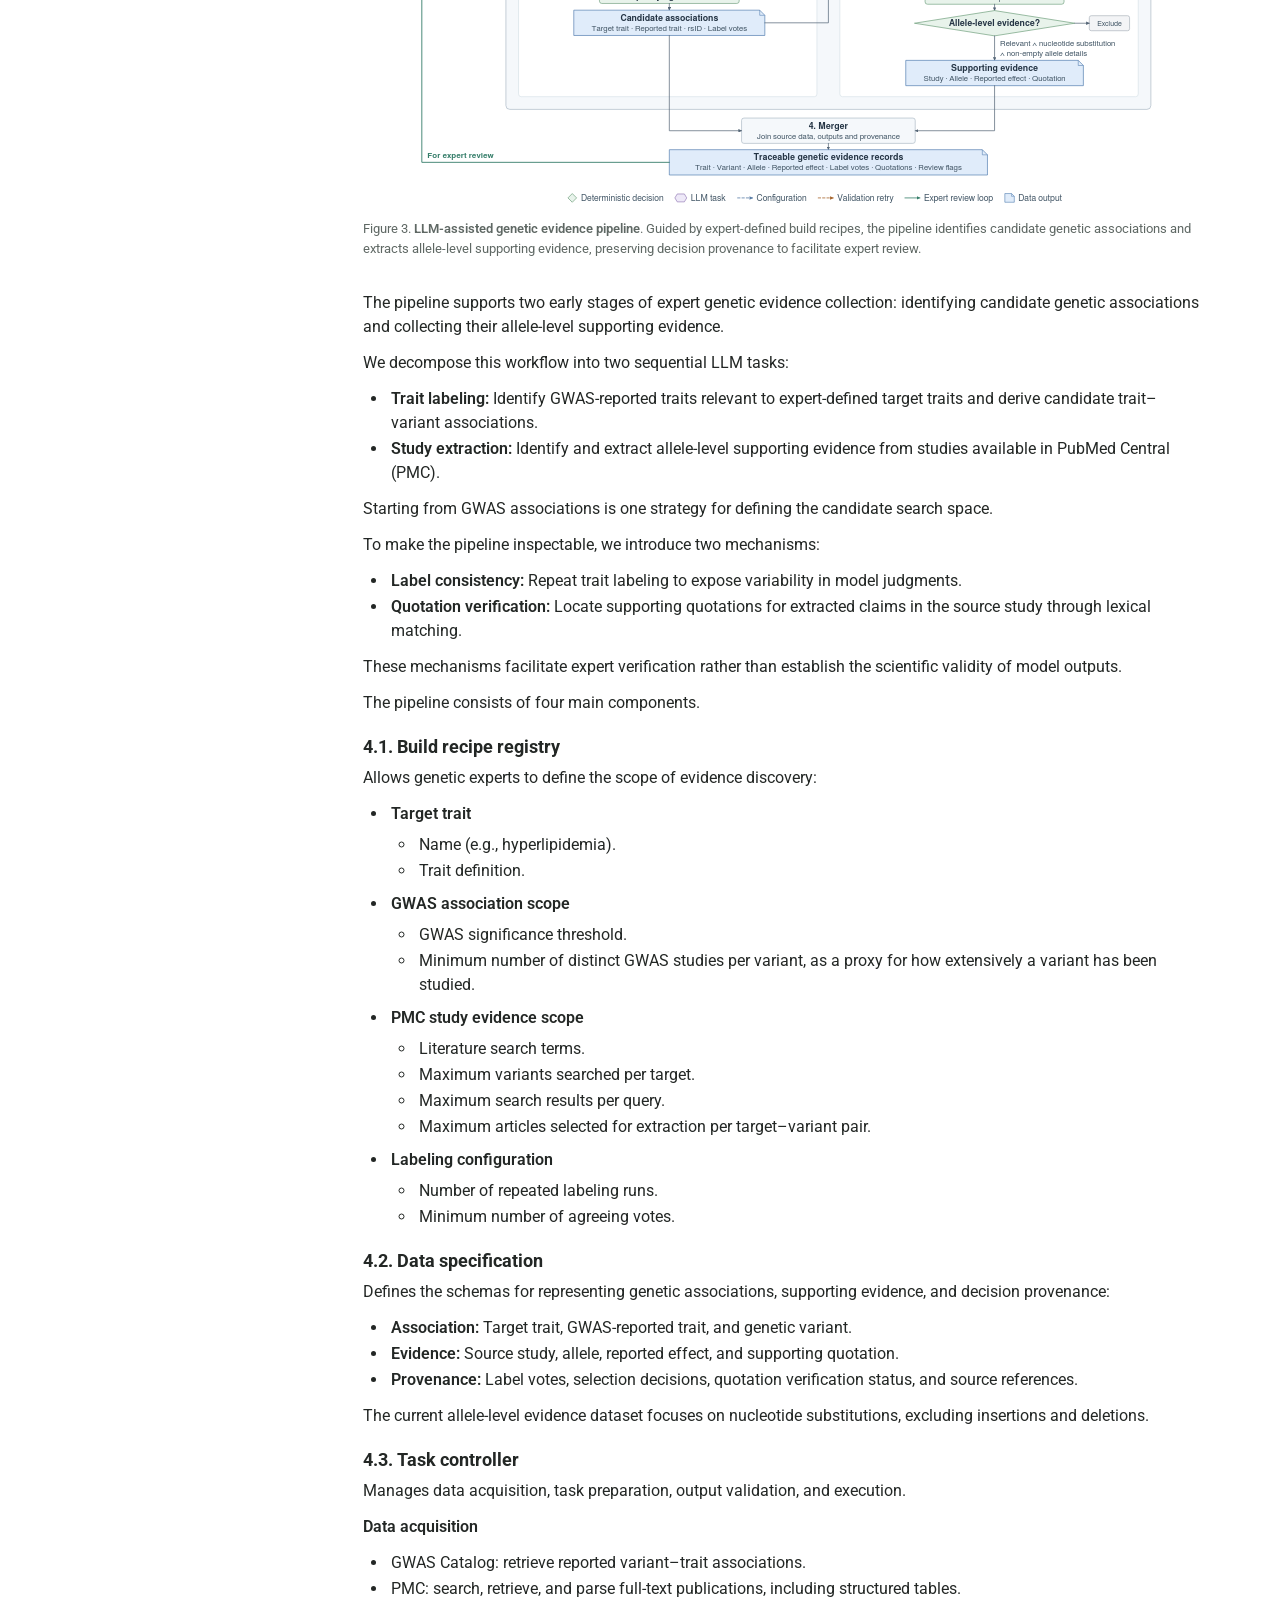
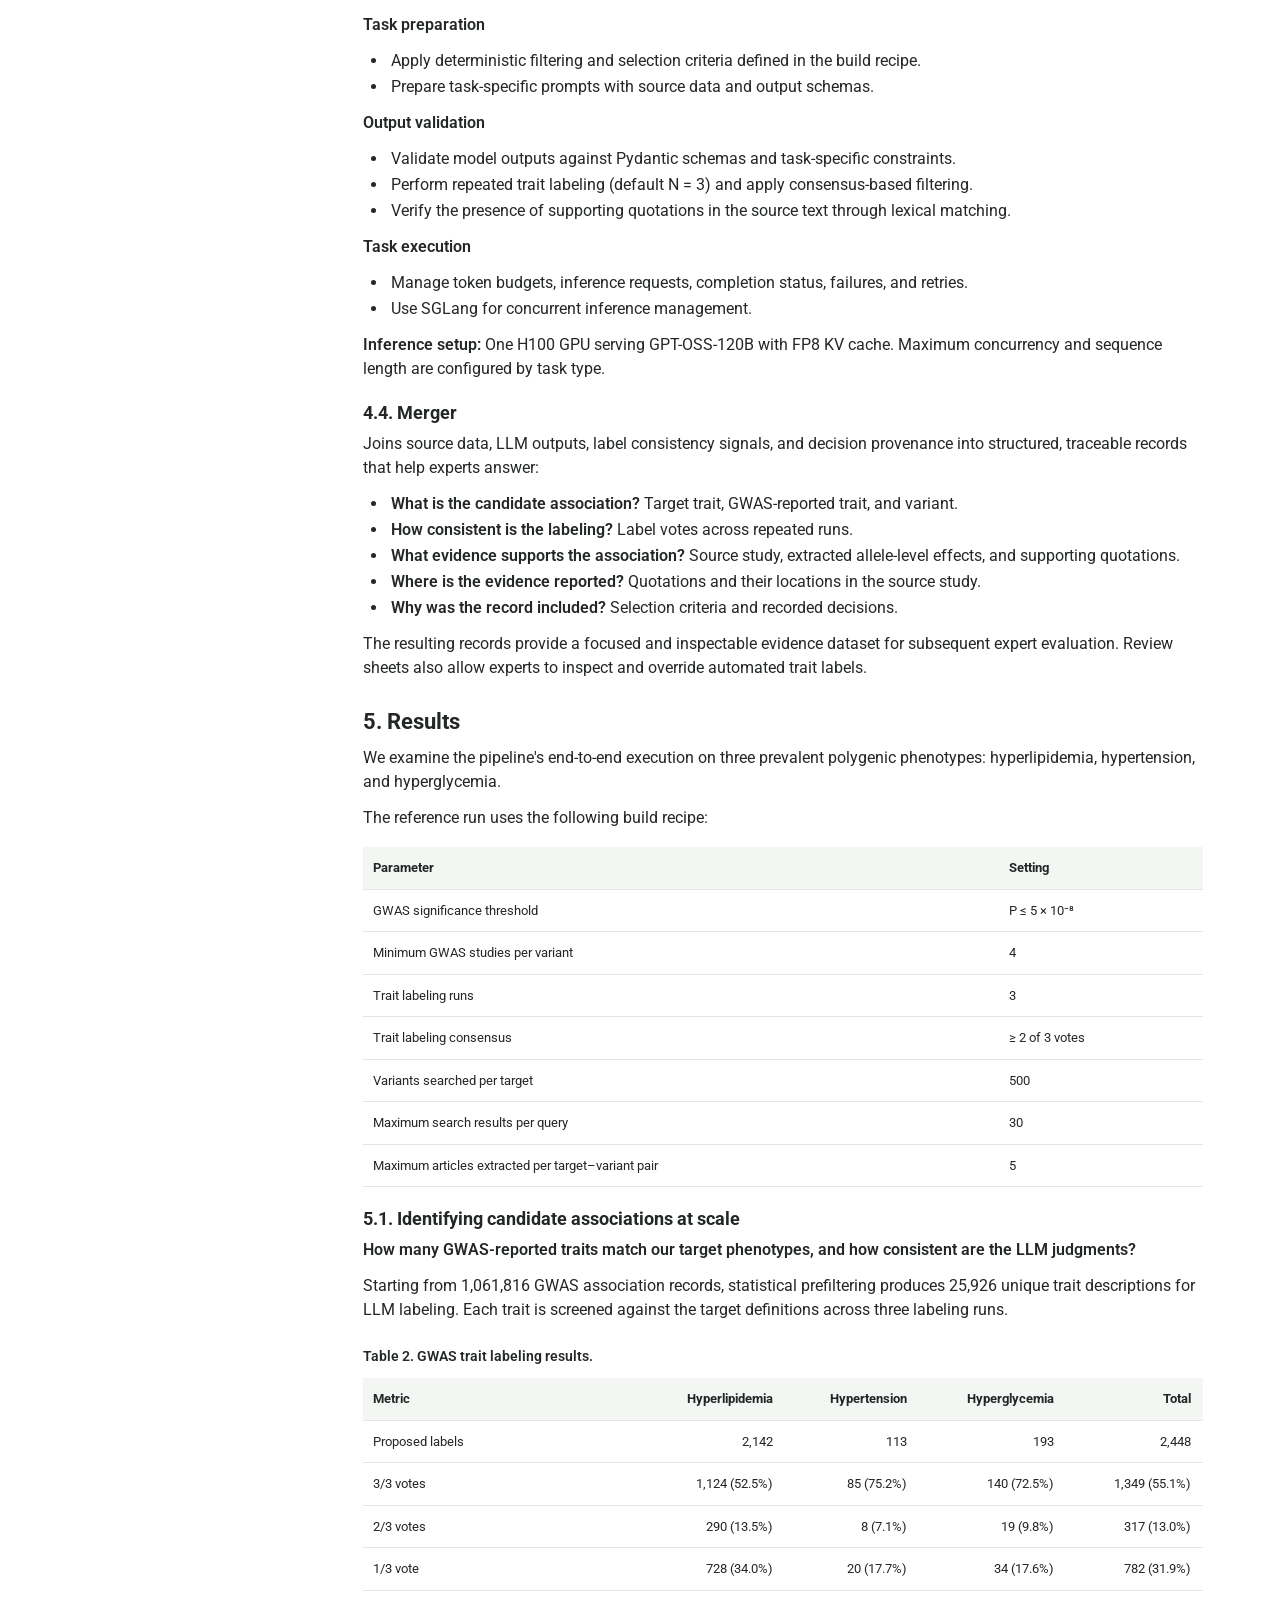
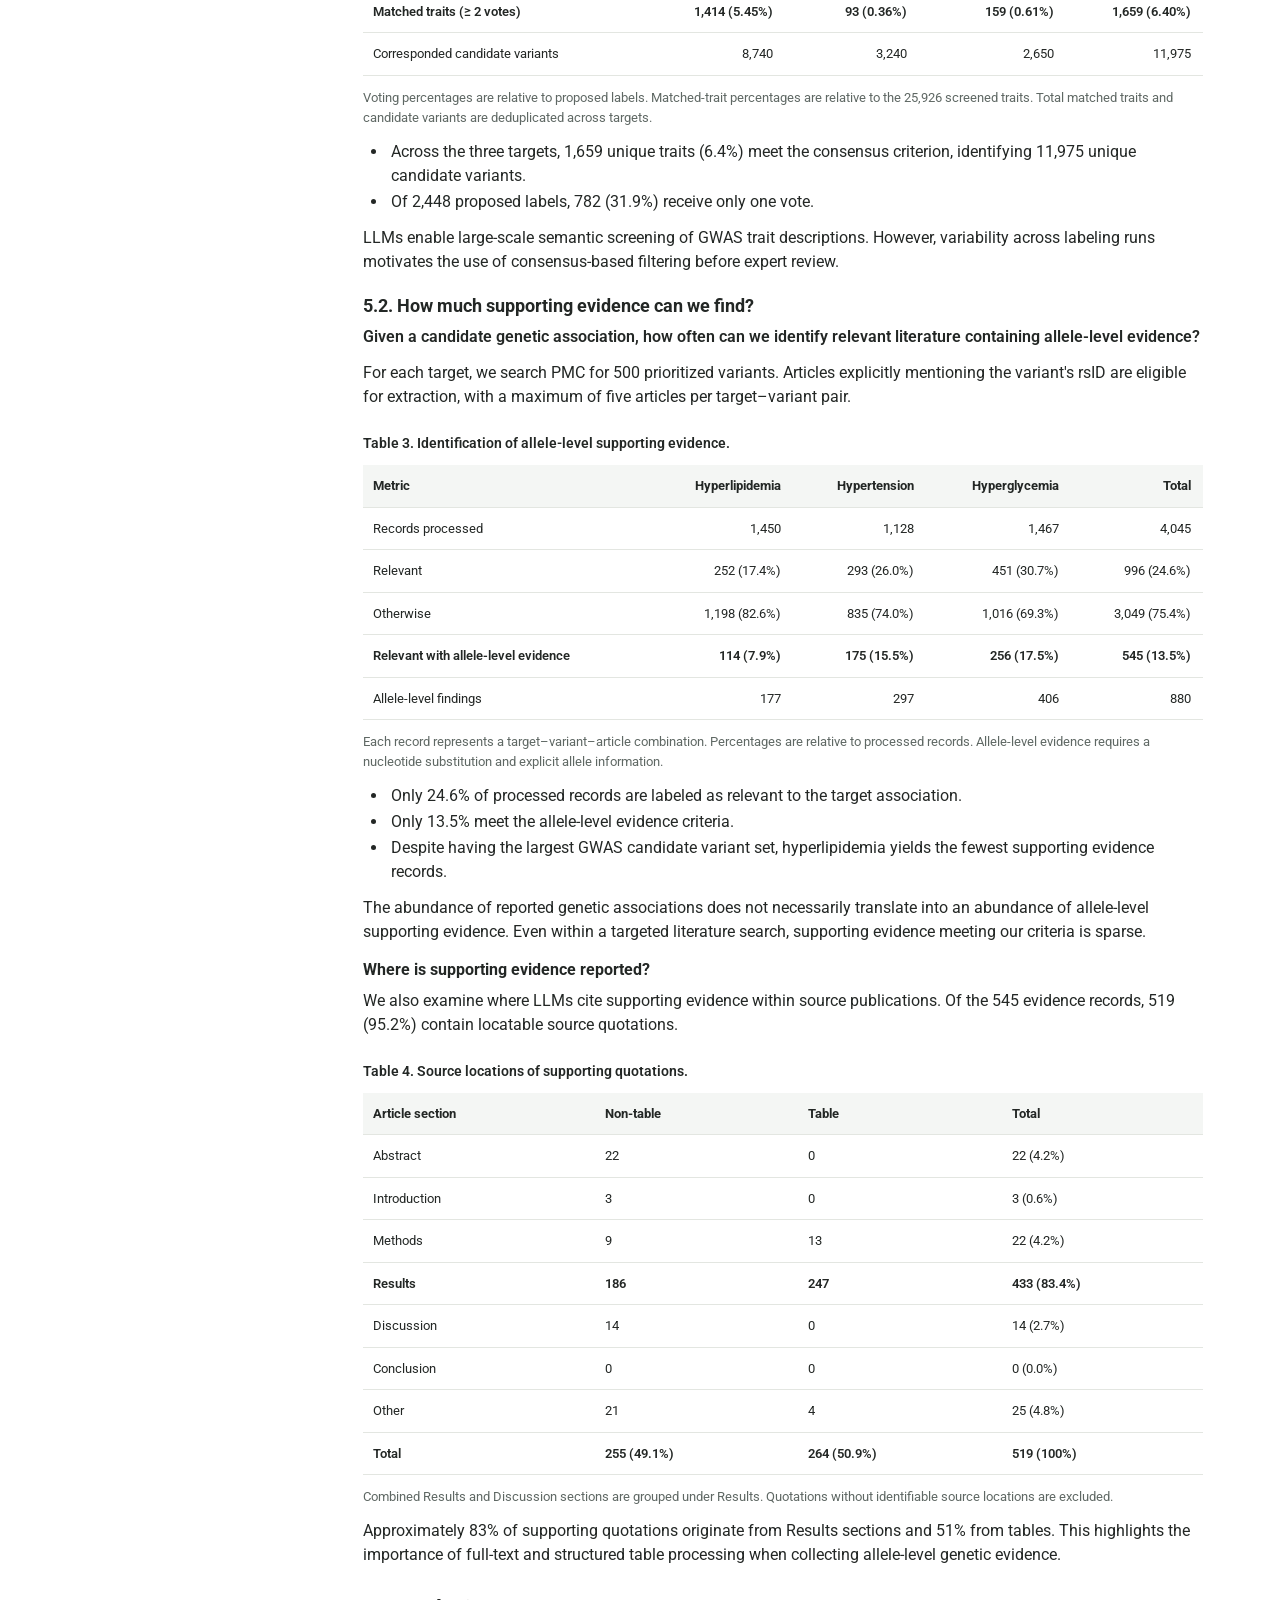
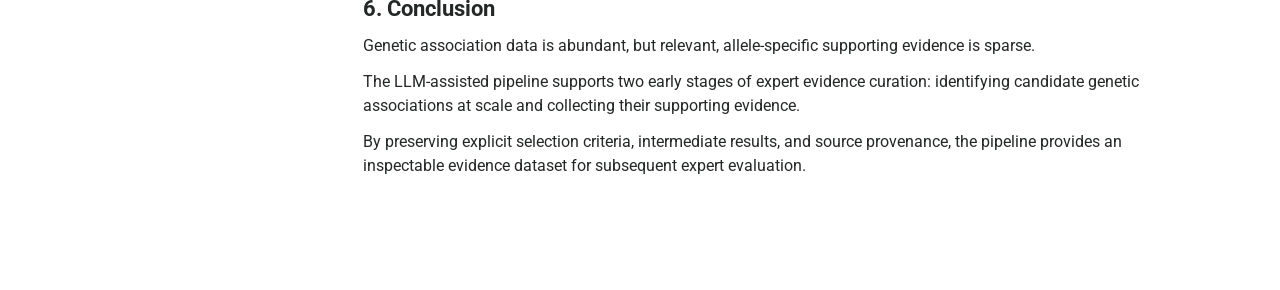
==== commit 95843437: "Update index.html" ====
--- a/index.html
+++ b/index.html
@@ -3,7 +3,7 @@
 <head>
   <meta charset="utf-8">
   <meta name="viewport" content="width=device-width, initial-scale=1">
-  <title>Building a RAG System for Personal Genome Exploration | GuanRu-Chen-723</title>
+  <title>Building a RAG System for Personal Genome Exploration | GuanRu Chen</title>
   <meta name="description" content="Building a RAG System for Personal Genome Exploration">
   <link rel="stylesheet" href="style.css?v=7a4d23f3c26b">
   <script src="navigation.js" defer></script>
@@ -13,7 +13,7 @@
   <div class="layout">
     <aside class="sidebar" aria-label="Profile and projects">
       <div class="profile">
-        <div class="name">GuanRu-Chen-723</div>
+        <div class="name">GuanRu Chen</div>
         <a class="contact" href="mailto:l410431123@gmail.com">l410431123@gmail.com</a>
         <a class="contact linkedin" href="https://www.linkedin.com/in/guanru0723">LinkedIn <span aria-hidden="true">&#8599;</span></a>
       </div>
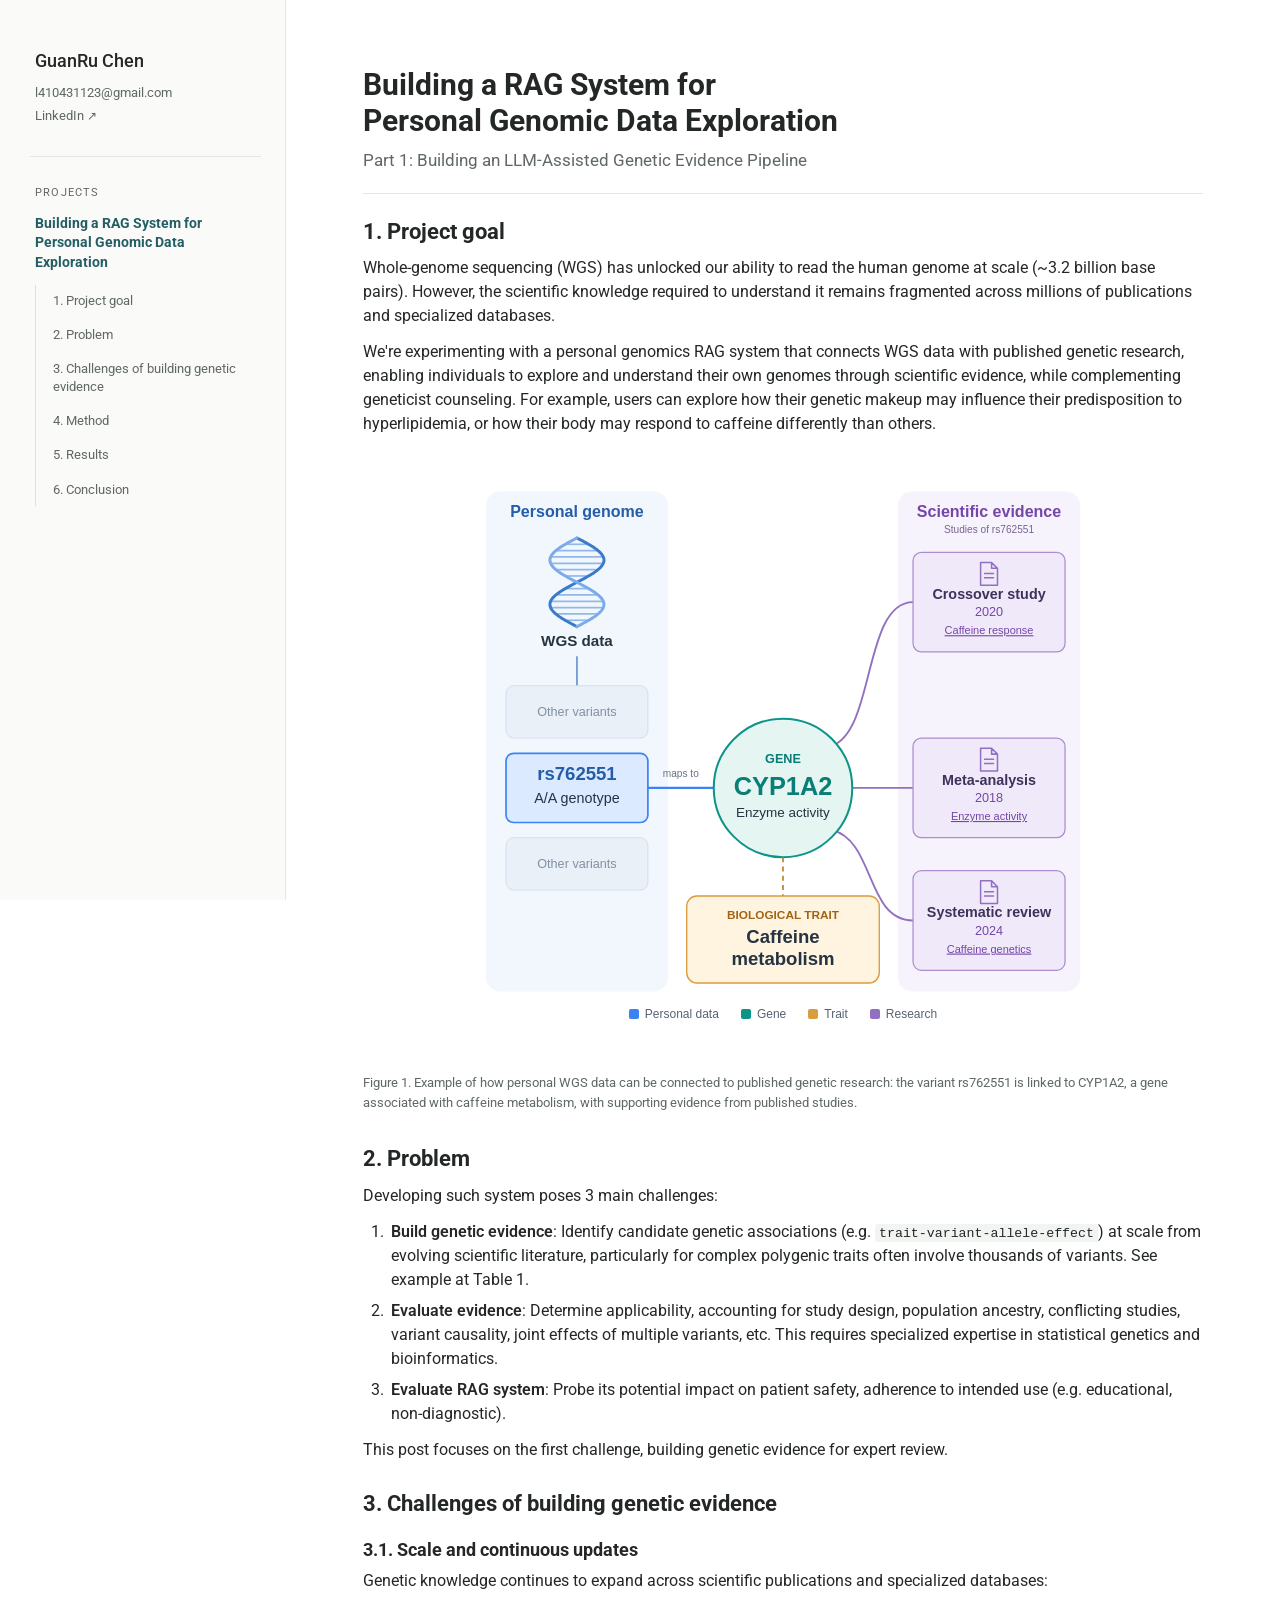
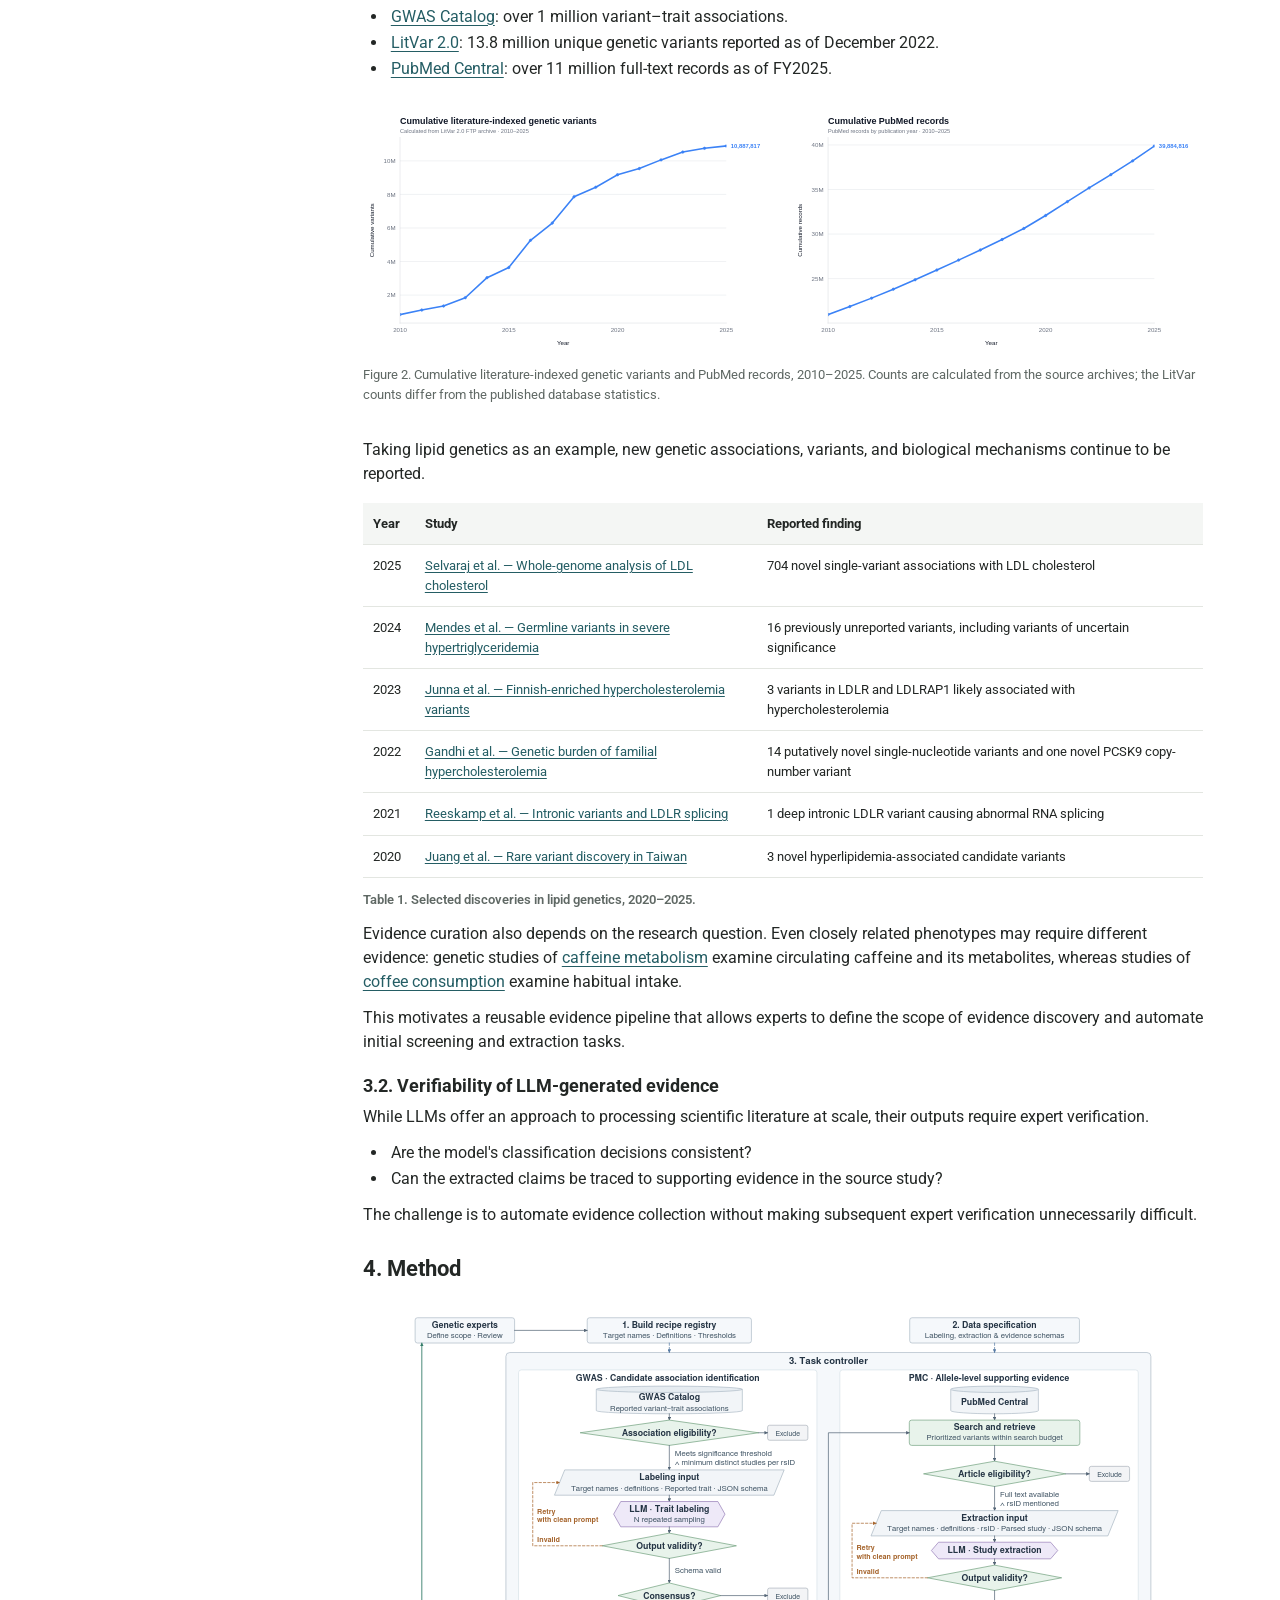
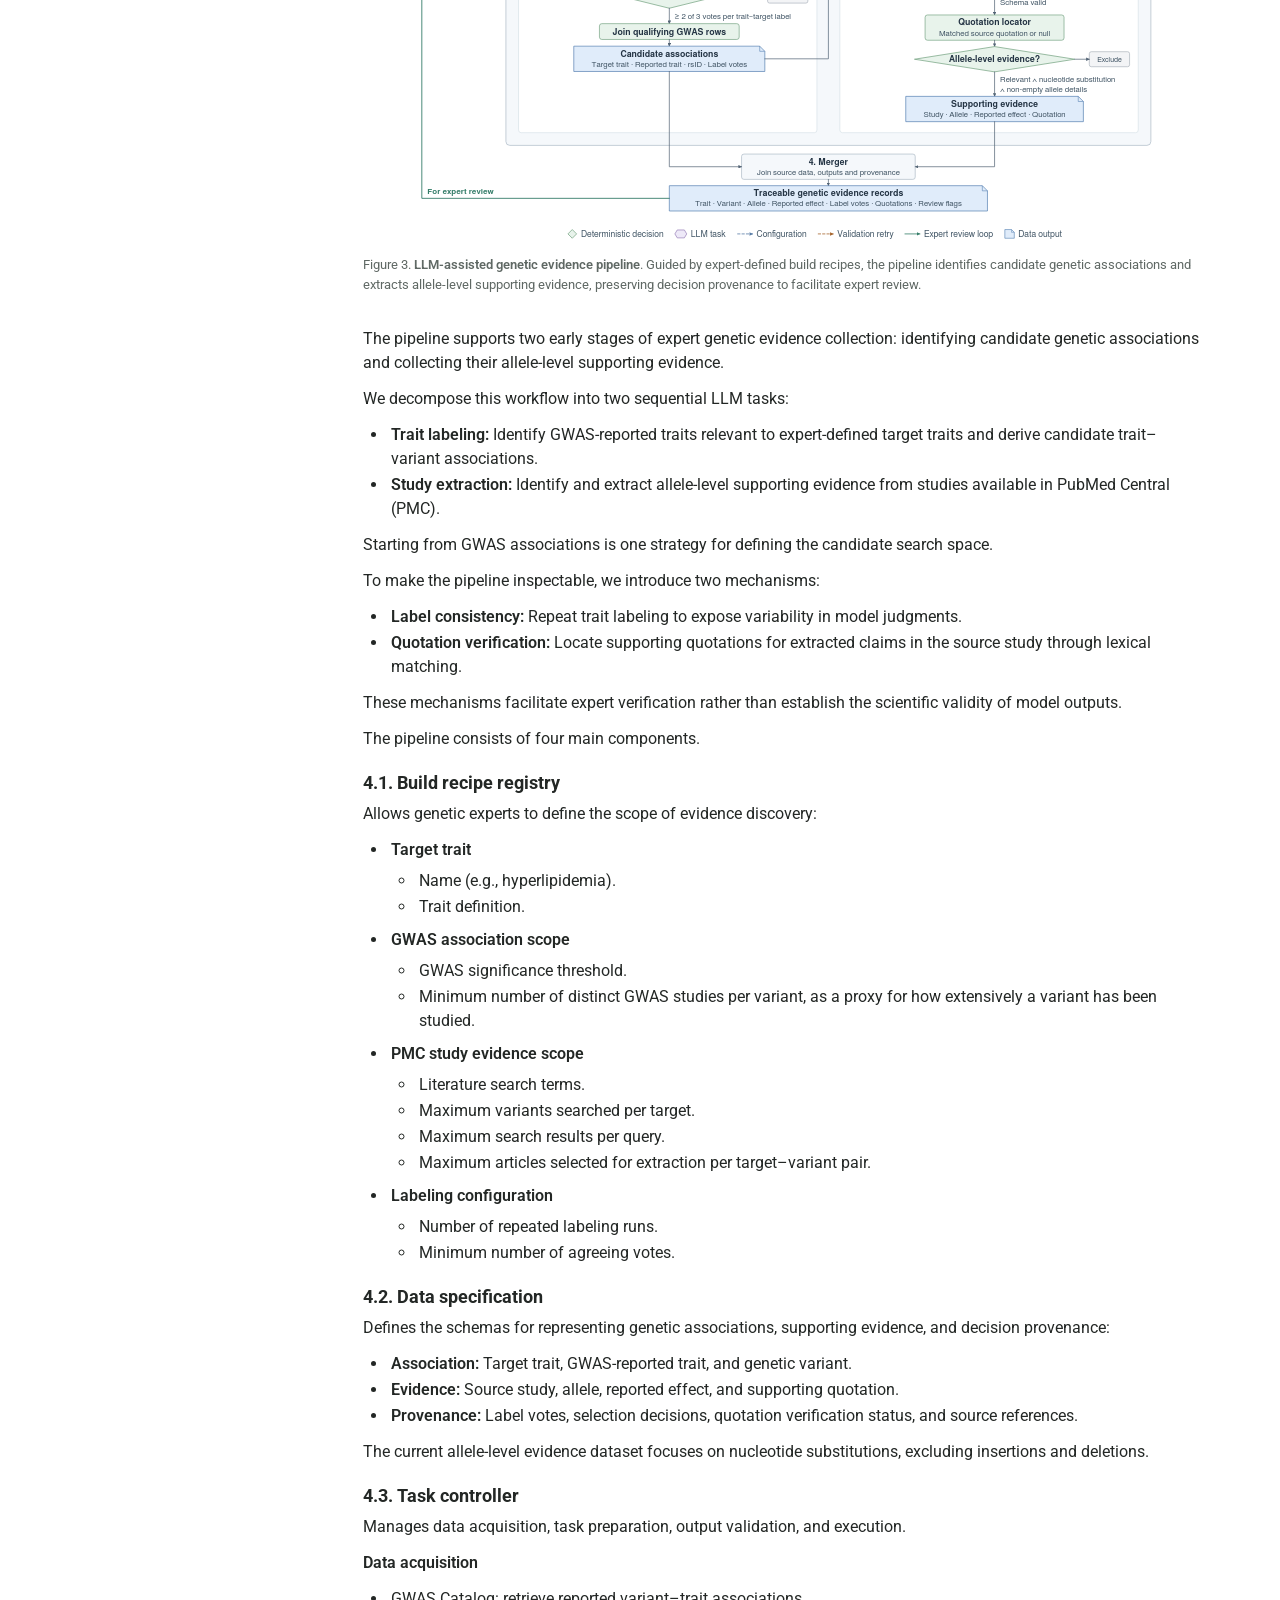
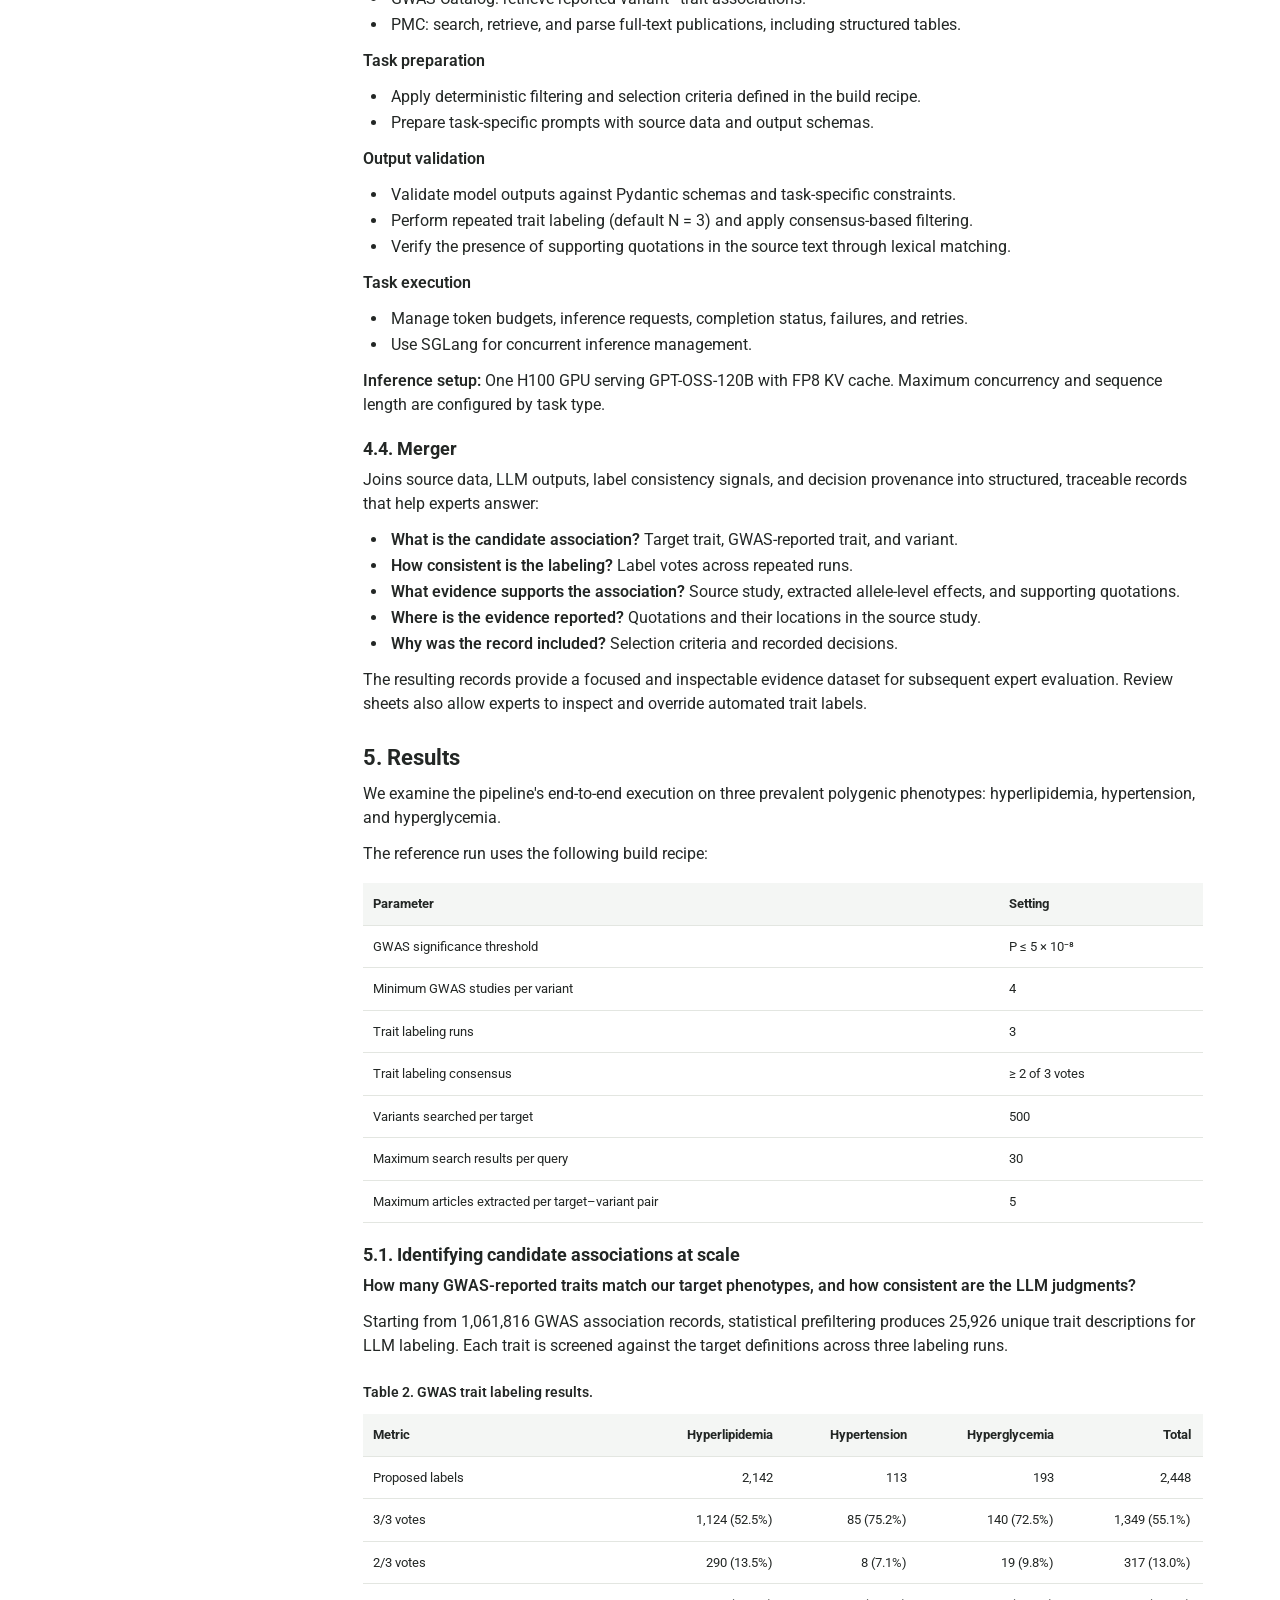
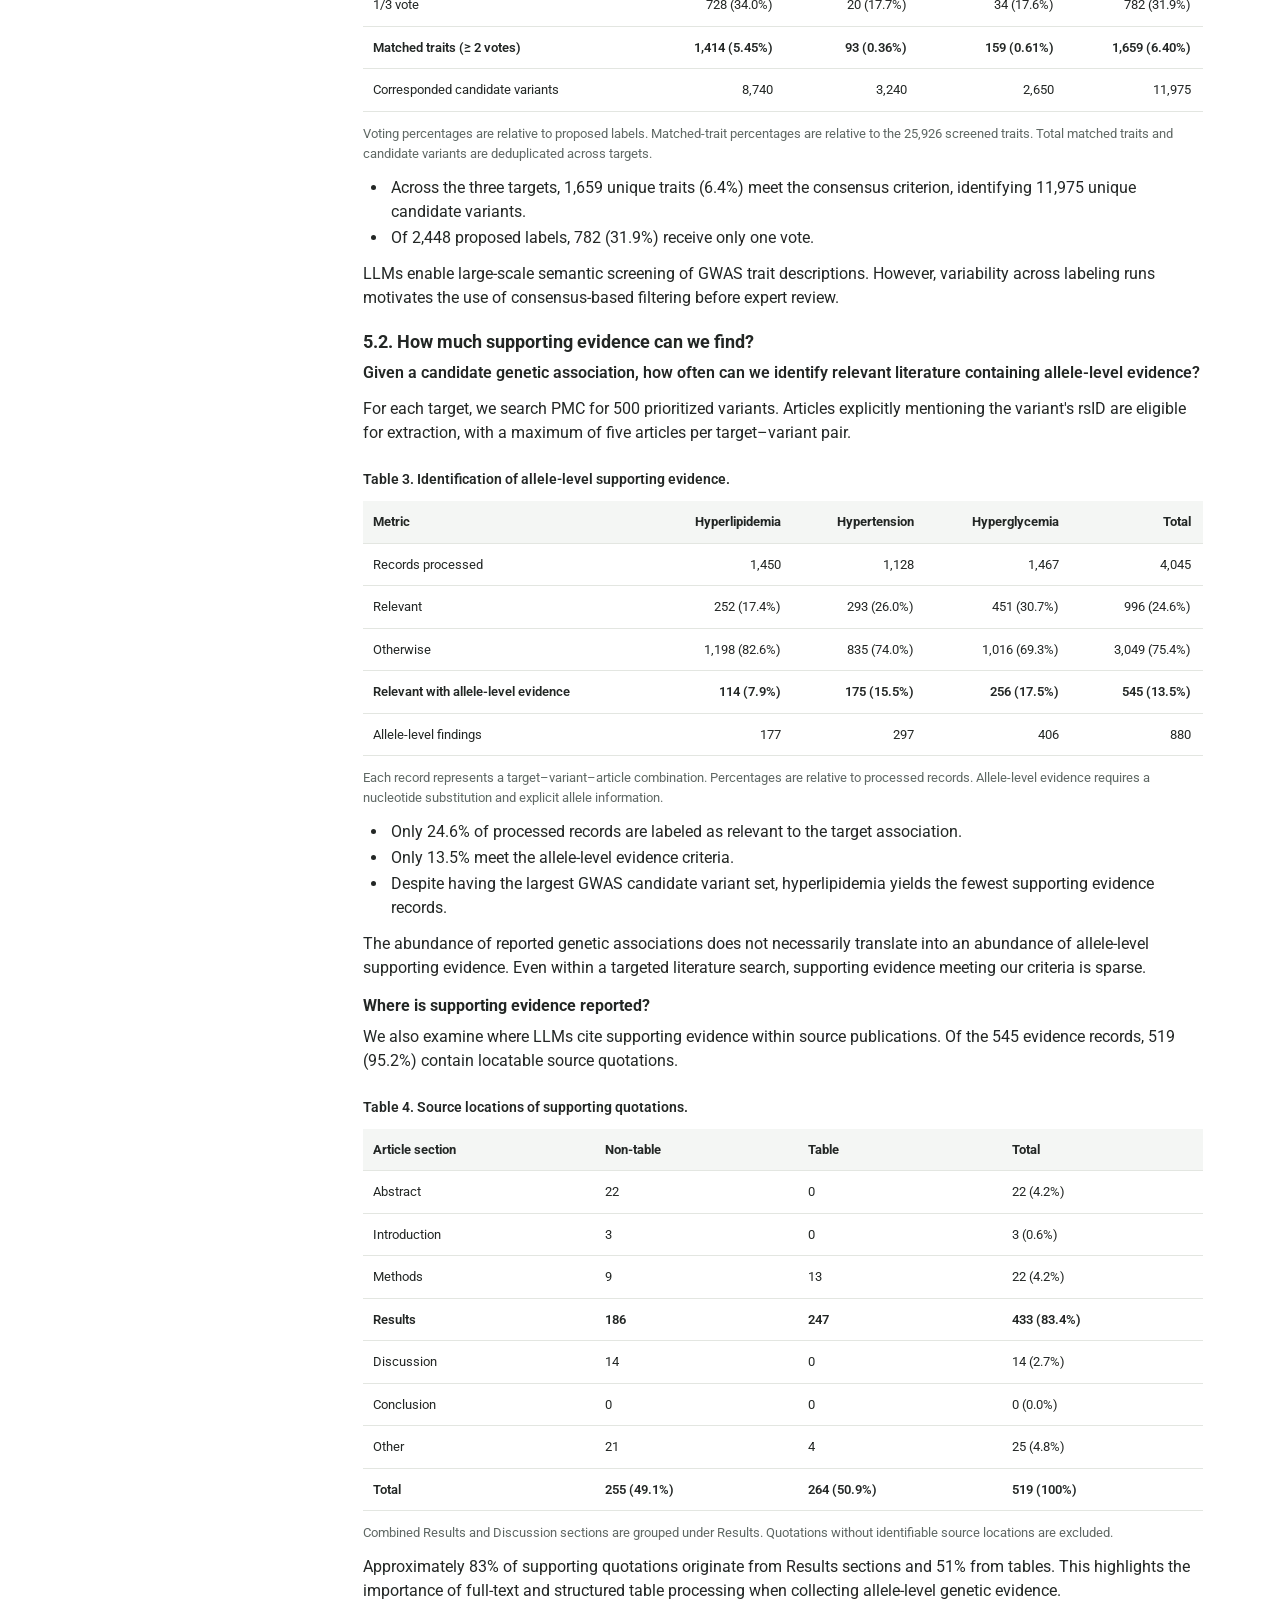
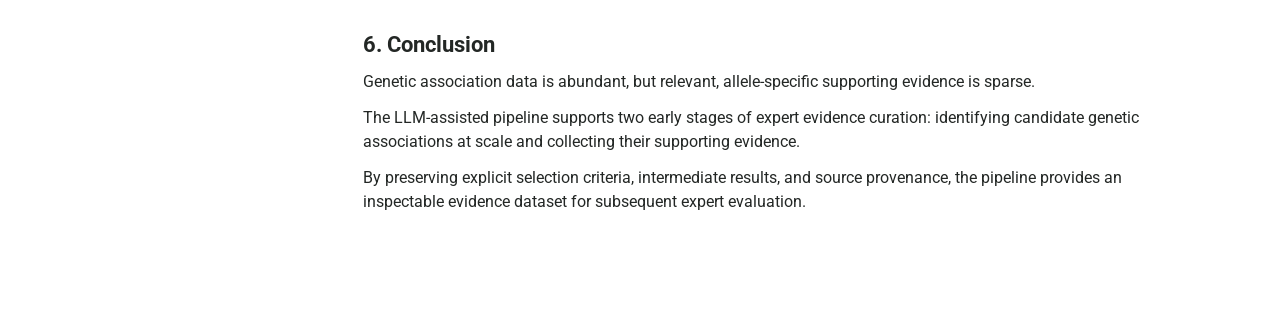
==== commit 8724ba6c: "Update index.html" ====
--- a/index.html
+++ b/index.html
@@ -3,8 +3,8 @@
 <head>
   <meta charset="utf-8">
   <meta name="viewport" content="width=device-width, initial-scale=1">
-  <title>Building a RAG System for Personal Genome Exploration | GuanRu Chen</title>
-  <meta name="description" content="Building a RAG System for Personal Genome Exploration">
+  <title>Building a RAG System for Personal Genomic Data Exploration | GuanRu Chen</title>
+  <meta name="description" content="Building a RAG System for Personal Genomic Data Exploration">
   <link rel="stylesheet" href="style.css?v=7a4d23f3c26b">
   <script src="navigation.js" defer></script>
 </head>
@@ -20,13 +20,13 @@
       <button class="mobile-toggle" aria-controls="project-nav" aria-expanded="true" type="button">Projects <span aria-hidden="true" class="toggle-indicator">&#8722;</span></button>
       <nav id="project-nav" class="project-nav" aria-label="Project and section navigation">
         <div class="nav-heading">Projects</div>
-        <div class="project-group"><a class="project-link" href="#project-title" aria-current="page">Building a RAG System for Personal Genome Exploration</a><ul class="section-list"><li><a class="section-link" data-section href="#1-project-goal">1. Project goal</a></li><li><a class="section-link" data-section href="#2-problem">2. Problem</a></li><li><a class="section-link" data-section href="#3-challenges-of-building-genetic-evidence">3. Challenges of building genetic evidence</a></li><li><a class="section-link" data-section href="#4-method">4. Method</a></li><li><a class="section-link" data-section href="#5-results">5. Results</a></li><li><a class="section-link" data-section href="#6-conclusion">6. Conclusion</a></li></ul></div>
+        <div class="project-group"><a class="project-link" href="#project-title" aria-current="page">Building a RAG System for Personal Genomic Data Exploration</a><ul class="section-list"><li><a class="section-link" data-section href="#1-project-goal">1. Project goal</a></li><li><a class="section-link" data-section href="#2-problem">2. Problem</a></li><li><a class="section-link" data-section href="#3-challenges-of-building-genetic-evidence">3. Challenges of building genetic evidence</a></li><li><a class="section-link" data-section href="#4-method">4. Method</a></li><li><a class="section-link" data-section href="#5-results">5. Results</a></li><li><a class="section-link" data-section href="#6-conclusion">6. Conclusion</a></li></ul></div>
       </nav>
     </aside>
     <main id="main-content" class="main-content" tabindex="-1">
       <article class="article">
         <header class="article-header">
-          <h1 id="project-title">Building a RAG System for Personal Genome Exploration</h1>
+          <h1 id="project-title">Building a RAG System for Personal Genomic Data Exploration</h1>
           <p class="subtitle">Part 1: Building an LLM-Assisted Genetic Evidence Pipeline</p>
         </header>
         <div class="article-body">
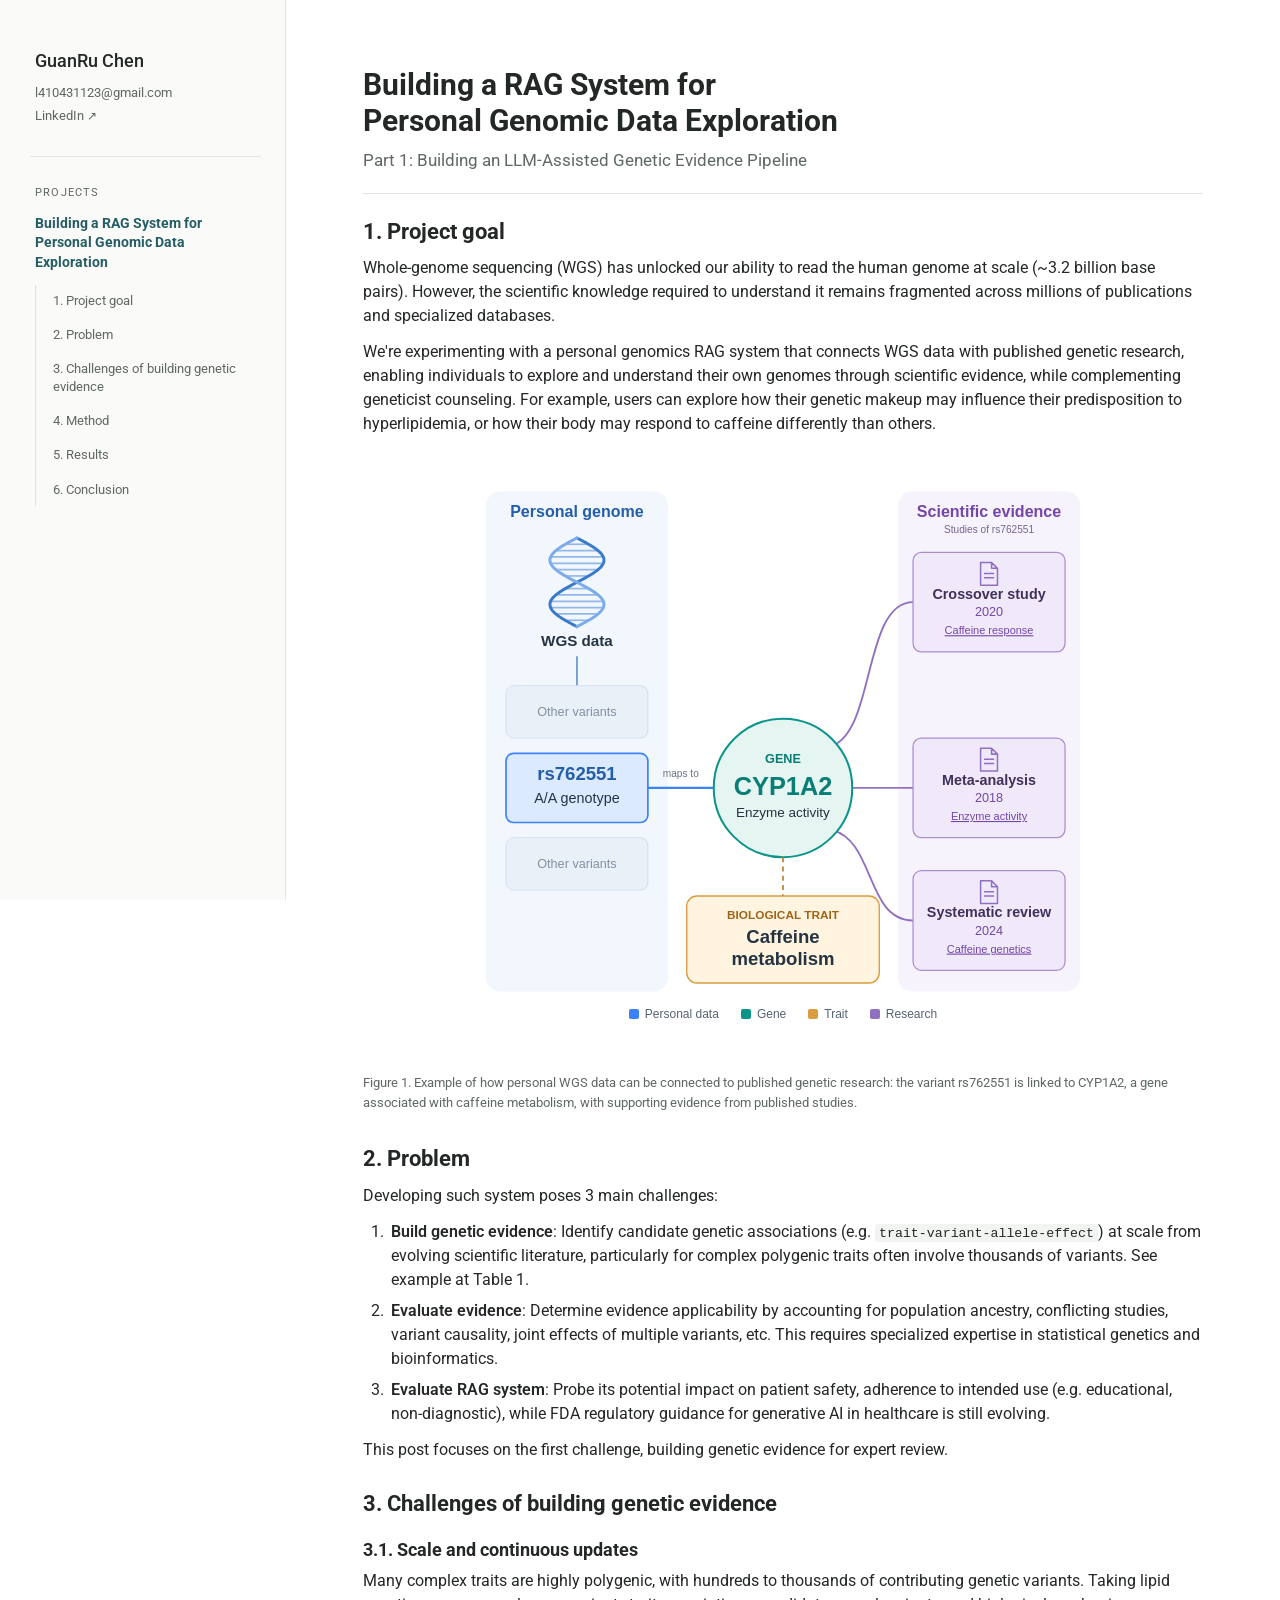
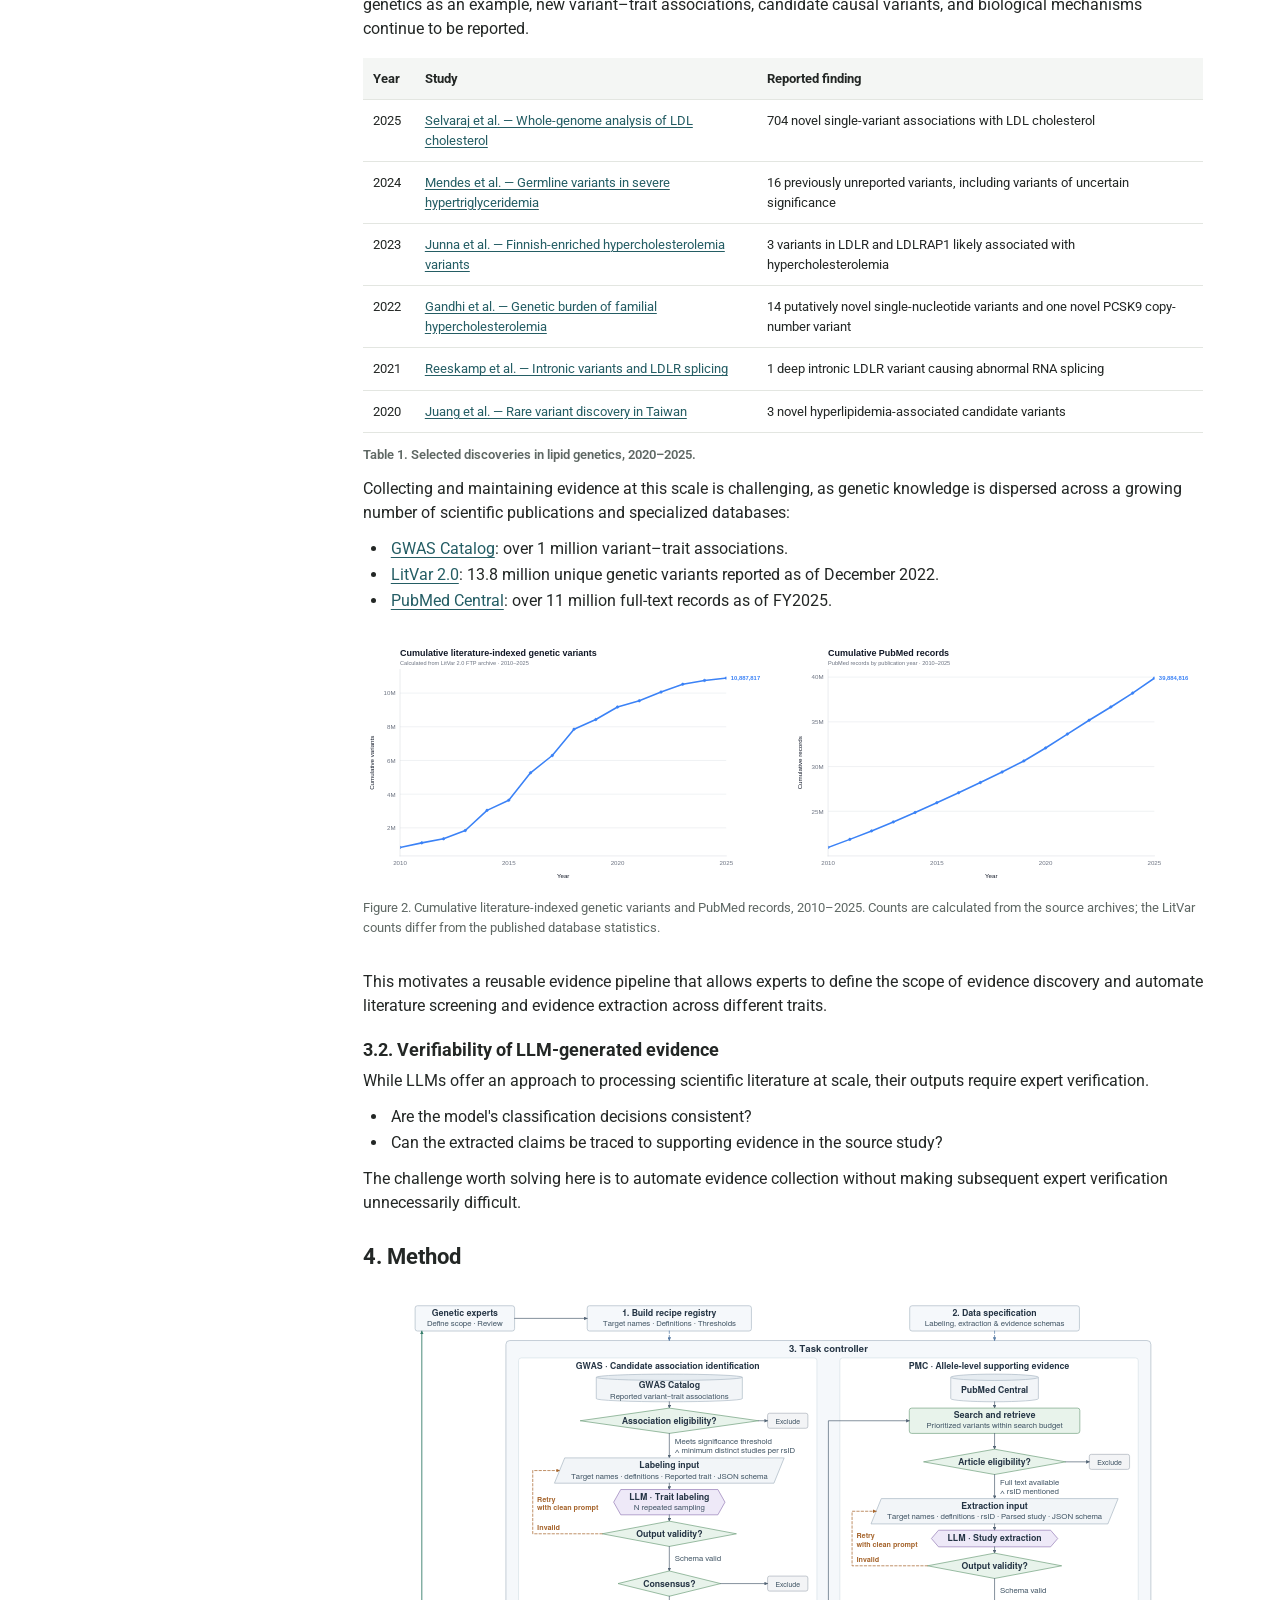
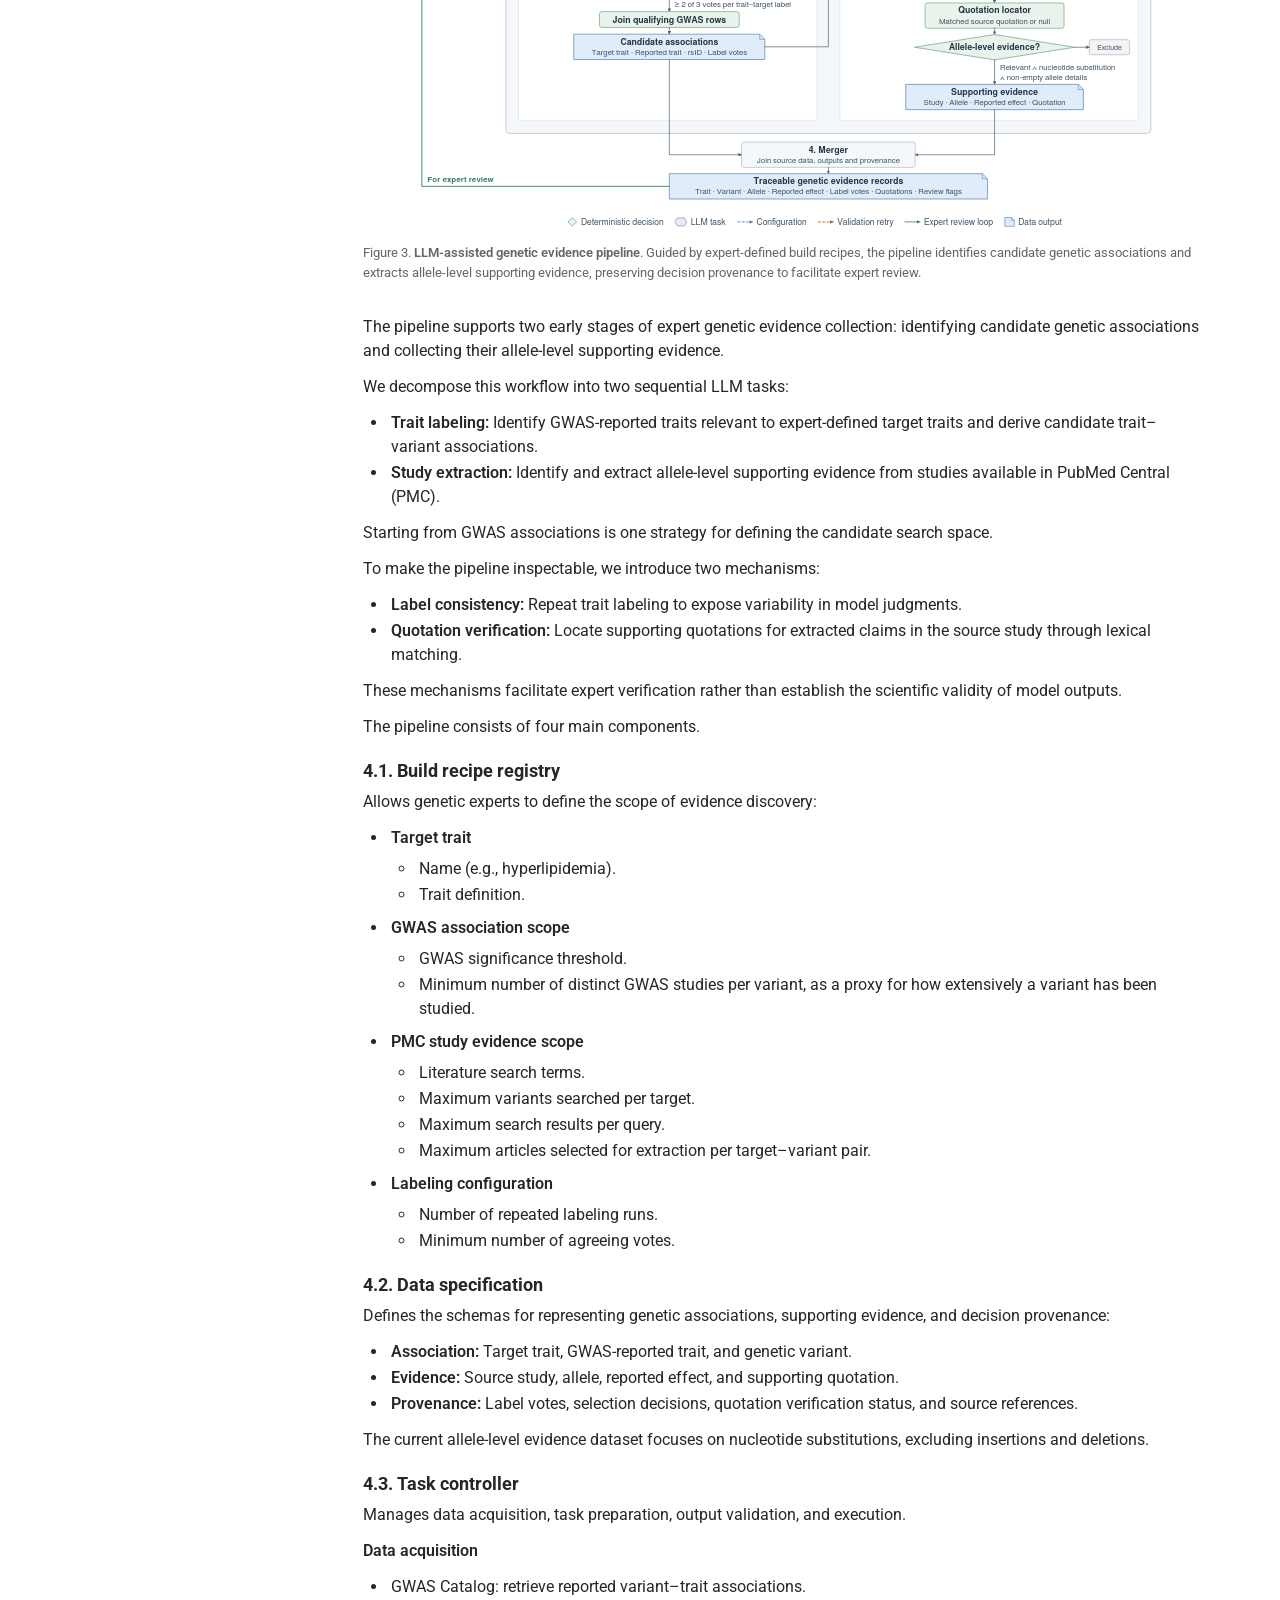
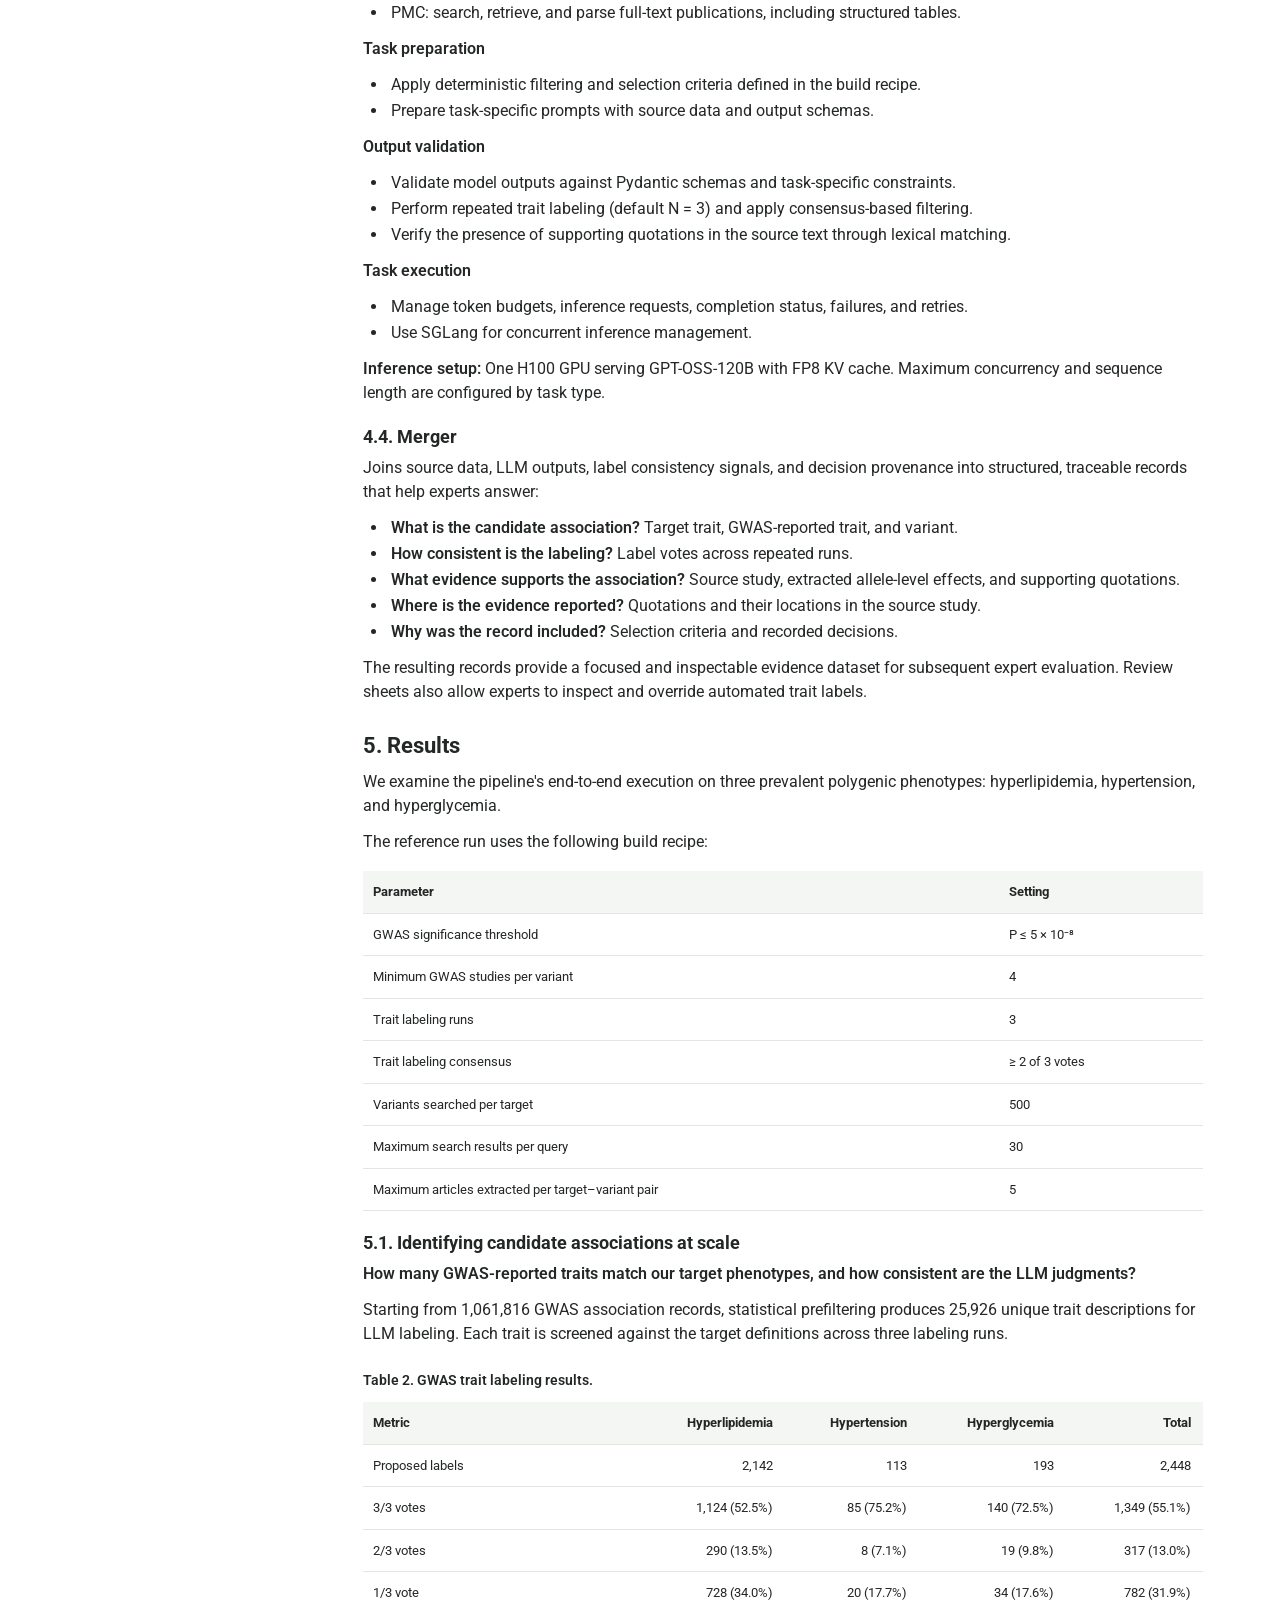
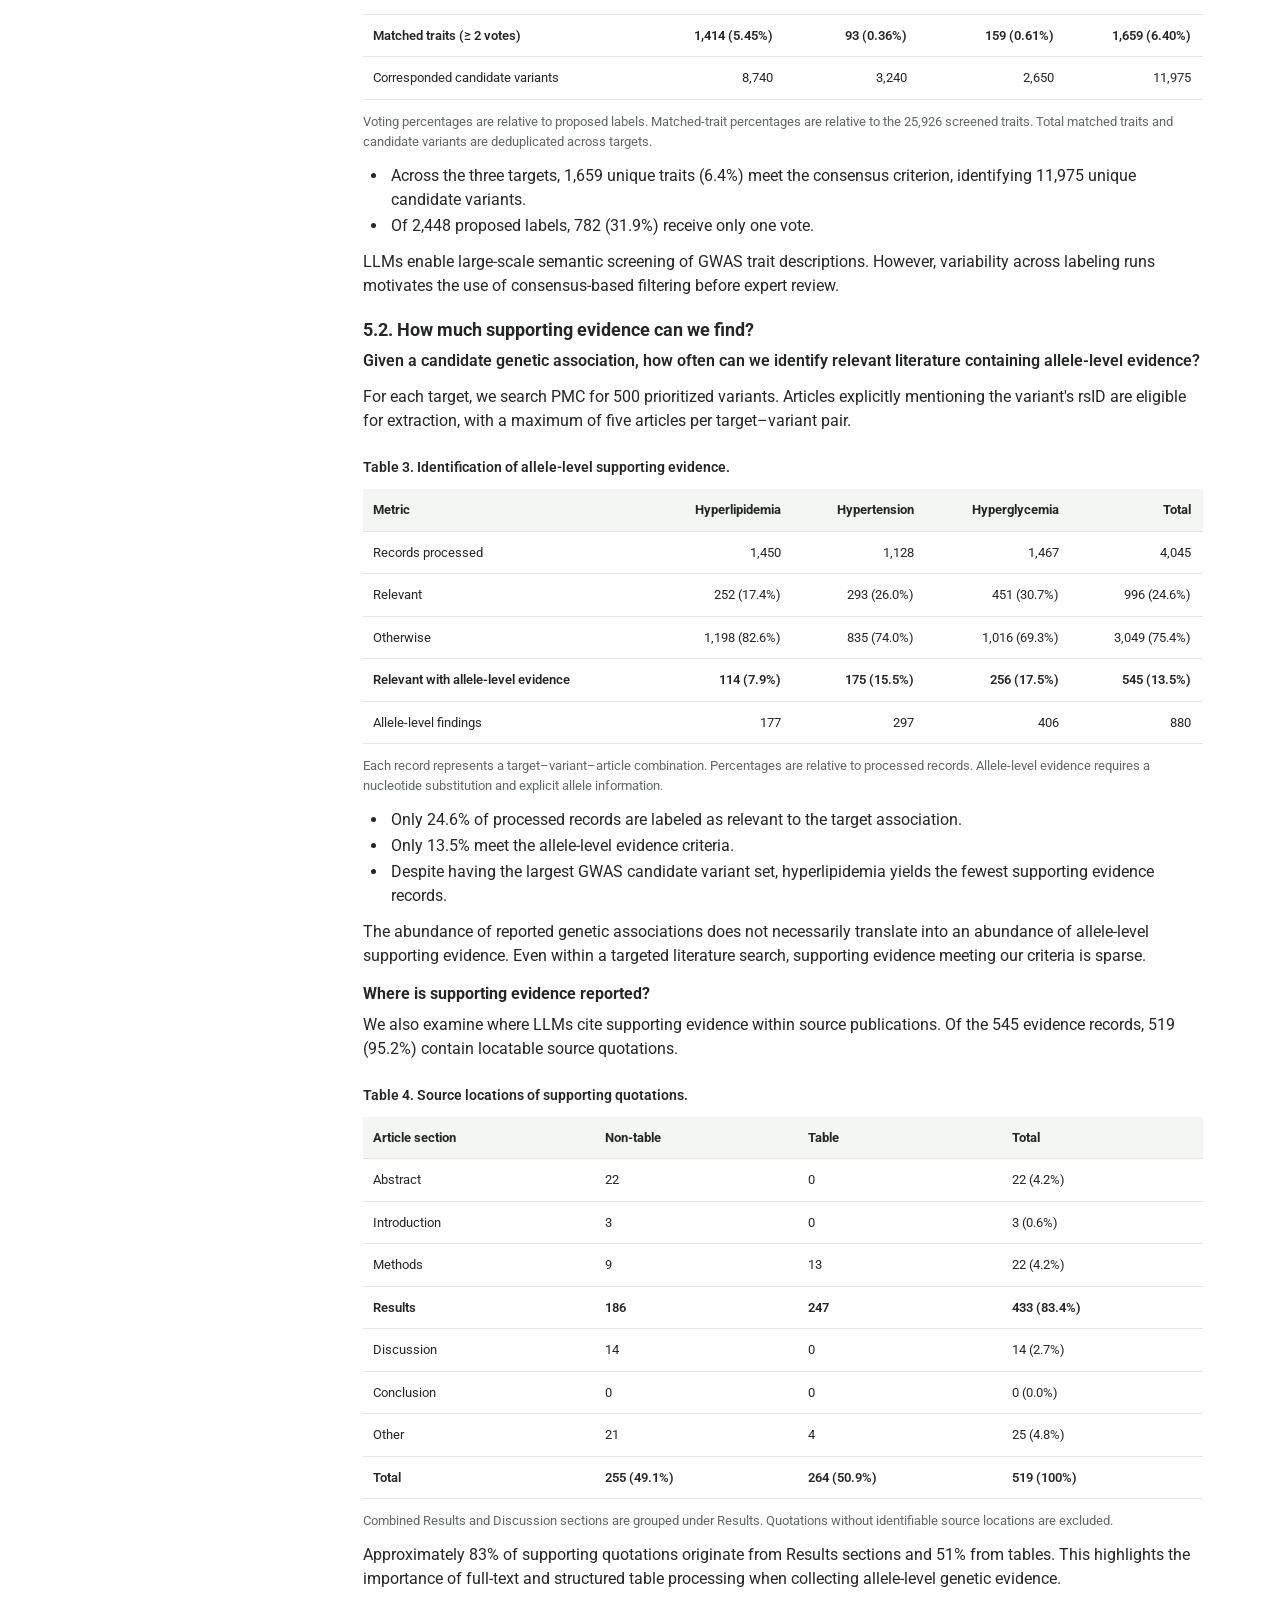
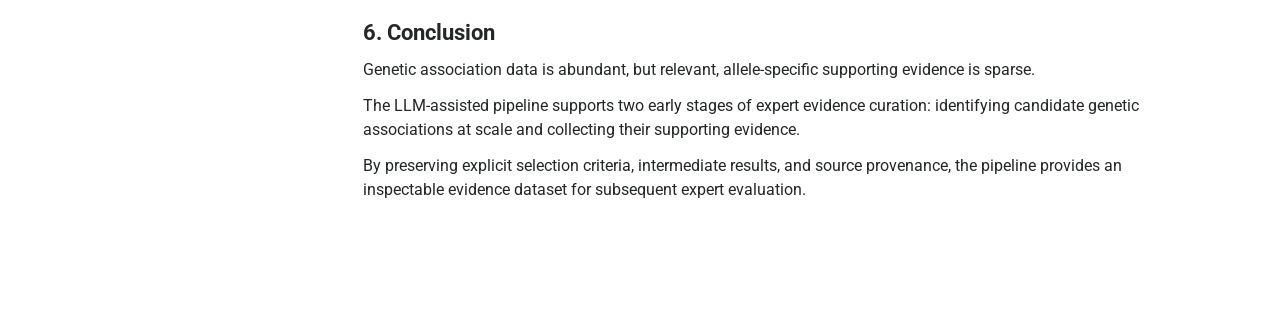
==== commit fe5e479a: "Update index.html" ====
--- a/index.html
+++ b/index.html
@@ -42,78 +42,96 @@
 <p><strong>Build genetic evidence</strong>: Identify candidate genetic associations (e.g. <code>trait-variant-allele-effect</code>) at scale from evolving scientific literature, particularly for complex polygenic traits often involve thousands of variants. See example at Table 1.</p>
 </li>
 <li>
-<p><strong>Evaluate evidence</strong>: Determine applicability, accounting for study design, population ancestry, conflicting studies, variant causality, joint effects of multiple variants, etc. This requires specialized expertise in statistical genetics and bioinformatics.</p>
+<p><strong>Evaluate evidence</strong>: Determine evidence applicability by accounting for population ancestry, conflicting studies, variant causality, joint effects of multiple variants, etc. This requires specialized expertise in statistical genetics and bioinformatics.</p>
 </li>
 <li>
-<p><strong>Evaluate RAG system</strong>: Probe its potential impact on patient safety, adherence to intended use (e.g. educational, non-diagnostic).</p>
+<p><strong>Evaluate RAG system</strong>: Probe its potential impact on patient safety, adherence to intended use (e.g. educational, non-diagnostic), while FDA regulatory guidance for generative AI in healthcare is still evolving.</p>
 </li>
 </ol>
 <p>This post focuses on the first challenge, building genetic evidence for expert review.</p>
+
+
 <h2 id="3-challenges-of-building-genetic-evidence">3. Challenges of building genetic evidence</h2>
+
 <h3 id="3-1-scale-and-continuous-updates">3.1. Scale and continuous updates</h3>
-<p>Genetic knowledge continues to expand across scientific publications and specialized databases:</p>
+
+<p>Many complex traits are highly polygenic, with hundreds to thousands of contributing genetic variants. Taking lipid genetics as an example, new variant–trait associations, candidate causal variants, and biological mechanisms continue to be reported.</p>
+
+<div aria-label="Data table 1; scroll horizontally if needed" class="table-scroll" role="region" tabindex="0">
+<table>
+<thead>
+<tr>
+<th scope="col">Year</th>
+<th scope="col">Study</th>
+<th scope="col">Reported finding</th>
+</tr>
+</thead>
+<tbody>
+<tr>
+<td>2025</td>
+<td><a href="https://pubmed.ncbi.nlm.nih.gov/40926209/">Selvaraj et al. — Whole-genome analysis of LDL cholesterol</a></td>
+<td>704 novel single-variant associations with LDL cholesterol</td>
+</tr>
+<tr>
+<td>2024</td>
+<td><a href="https://pubmed.ncbi.nlm.nih.gov/38933898/">Mendes et al. — Germline variants in severe hypertriglyceridemia</a></td>
+<td>16 previously unreported variants, including variants of uncertain significance</td>
+</tr>
+<tr>
+<td>2023</td>
+<td><a href="https://pubmed.ncbi.nlm.nih.gov/37848354/">Junna et al. — Finnish-enriched hypercholesterolemia variants</a></td>
+<td>3 variants in LDLR and LDLRAP1 likely associated with hypercholesterolemia</td>
+</tr>
+<tr>
+<td>2022</td>
+<td><a href="https://doi.org/10.1186/s12967-022-03697-w">Gandhi et al. — Genetic burden of familial hypercholesterolemia</a></td>
+<td>14 putatively novel single-nucleotide variants and one novel PCSK9 copy-number variant</td>
+</tr>
+<tr>
+<td>2021</td>
+<td><a href="https://pubmed.ncbi.nlm.nih.gov/33601267/">Reeskamp et al. — Intronic variants and LDLR splicing</a></td>
+<td>1 deep intronic LDLR variant causing abnormal RNA splicing</td>
+</tr>
+<tr>
+<td>2020</td>
+<td><a href="https://pubmed.ncbi.nlm.nih.gov/34026292/">Juang et al. — Rare variant discovery in Taiwan</a></td>
+<td>3 novel hyperlipidemia-associated candidate variants</td>
+</tr>
+</tbody>
+</table>
+</div>
+
+<p><em><strong>Table 1. Selected discoveries in lipid genetics, 2020–2025.</strong></em></p>
+
+<p>Collecting and maintaining evidence at this scale is challenging, as genetic knowledge is dispersed across a growing number of scientific publications and specialized databases:</p>
+
 <ul>
 <li><a href="https://www.ebi.ac.uk/gwas/docs/news/">GWAS Catalog</a>: over 1 million variant–trait associations.</li>
 <li><a href="https://pmc.ncbi.nlm.nih.gov/articles/PMC11096795/">LitVar 2.0</a>: 13.8 million unique genetic variants reported as of December 2022.</li>
 <li><a href="https://pmc.ncbi.nlm.nih.gov/about/intro/">PubMed Central</a>: over 11 million full-text records as of FY2025.</li>
 </ul>
-<figure class="article-figure"><div class="figure-grid">
+
+<figure class="article-figure">
+<div class="figure-grid">
 <img alt="Cumulative literature-indexed genetic variants" src="assets/genome-rag/litvar_cumulative_variants.svg"/>
 <img alt="Cumulative PubMed records" src="assets/genome-rag/pubmed_cumulative_records.svg"/>
-</div><figcaption><em>Figure 2. Cumulative literature-indexed genetic variants and PubMed records, 2010–2025. Counts are calculated from the source archives; the LitVar counts differ from the published database statistics.</em></figcaption></figure>
-
-<p>Taking lipid genetics as an example, new genetic associations, variants, and biological mechanisms continue to be reported.</p>
-<div aria-label="Data table 1; scroll horizontally if needed" class="table-scroll" role="region" tabindex="0"><table>
-<thead>
-<tr>
-<th scope="col">Year</th>
-<th scope="col">Study</th>
-<th scope="col">Reported finding</th>
-</tr>
-</thead>
-<tbody>
-<tr>
-<td>2025</td>
-<td><a href="https://pubmed.ncbi.nlm.nih.gov/40926209/">Selvaraj et al. — Whole-genome analysis of LDL cholesterol</a></td>
-<td>704 novel single-variant associations with LDL cholesterol</td>
-</tr>
-<tr>
-<td>2024</td>
-<td><a href="https://pubmed.ncbi.nlm.nih.gov/38933898/">Mendes et al. — Germline variants in severe hypertriglyceridemia</a></td>
-<td>16 previously unreported variants, including variants of uncertain significance</td>
-</tr>
-<tr>
-<td>2023</td>
-<td><a href="https://pubmed.ncbi.nlm.nih.gov/37848354/">Junna et al. — Finnish-enriched hypercholesterolemia variants</a></td>
-<td>3 variants in LDLR and LDLRAP1 likely associated with hypercholesterolemia</td>
-</tr>
-<tr>
-<td>2022</td>
-<td><a href="https://doi.org/10.1186/s12967-022-03697-w">Gandhi et al. — Genetic burden of familial hypercholesterolemia</a></td>
-<td>14 putatively novel single-nucleotide variants and one novel PCSK9 copy-number variant</td>
-</tr>
-<tr>
-<td>2021</td>
-<td><a href="https://pubmed.ncbi.nlm.nih.gov/33601267/">Reeskamp et al. — Intronic variants and LDLR splicing</a></td>
-<td>1 deep intronic LDLR variant causing abnormal RNA splicing</td>
-</tr>
-<tr>
-<td>2020</td>
-<td><a href="https://pubmed.ncbi.nlm.nih.gov/34026292/">Juang et al. — Rare variant discovery in Taiwan</a></td>
-<td>3 novel hyperlipidemia-associated candidate variants</td>
-</tr>
-</tbody>
-</table></div>
-<p><em><strong>Table 1. Selected discoveries in lipid genetics, 2020–2025.</strong></em></p>
-<p>Evidence curation also depends on the research question. Even closely related phenotypes may require different evidence: genetic studies of <a href="https://pubmed.ncbi.nlm.nih.gov/27702941/">caffeine metabolism</a> examine circulating caffeine and its metabolites, whereas studies of <a href="https://pubmed.ncbi.nlm.nih.gov/25288136/">coffee consumption</a> examine habitual intake.</p>
-<p>This motivates a reusable evidence pipeline that allows experts to define the scope of evidence discovery and automate initial screening and extraction tasks.</p>
+</div>
+<figcaption><em>Figure 2. Cumulative literature-indexed genetic variants and PubMed records, 2010–2025. Counts are calculated from the source archives; the LitVar counts differ from the published database statistics.</em></figcaption>
+</figure>
+
+<p>This motivates a reusable evidence pipeline that allows experts to define the scope of evidence discovery and automate literature screening and evidence extraction across different traits.</p>
+
 <h3 id="3-2-verifiability-of-llm-generated-evidence">3.2. Verifiability of LLM-generated evidence</h3>
+
 <p>While LLMs offer an approach to processing scientific literature at scale, their outputs require expert verification.</p>
+
 <ul>
 <li>Are the model's classification decisions consistent?</li>
 <li>Can the extracted claims be traced to supporting evidence in the source study?</li>
 </ul>
-<p>The challenge is to automate evidence collection without making subsequent expert verification unnecessarily difficult.</p>
+
+<p>The challenge worth solving here is to automate evidence collection without making subsequent expert verification unnecessarily difficult.</p>
+
 <h2 id="4-method">4. Method</h2>
 <figure class="article-figure"><div class="figure-single">
 <img alt="LLM-assisted genetic evidence pipeline" src="assets/genome-rag/pipeline.svg"/>
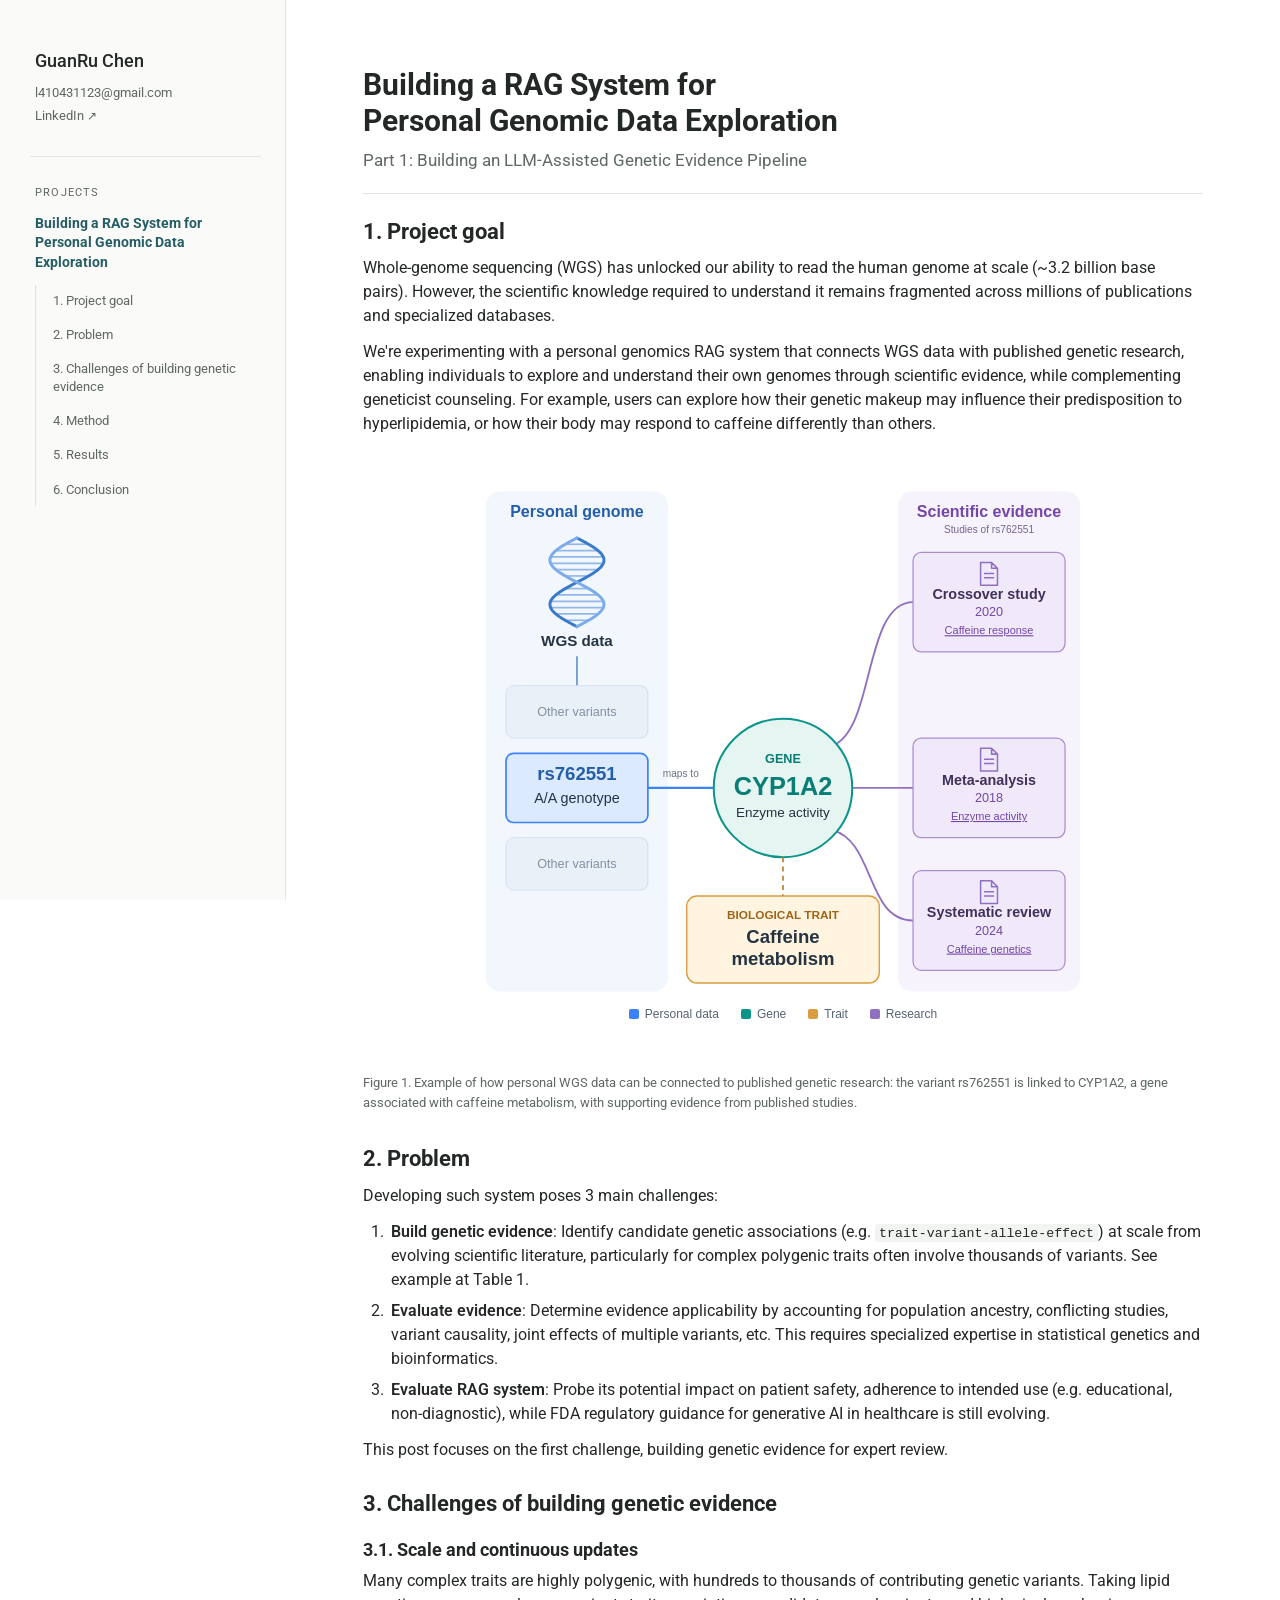
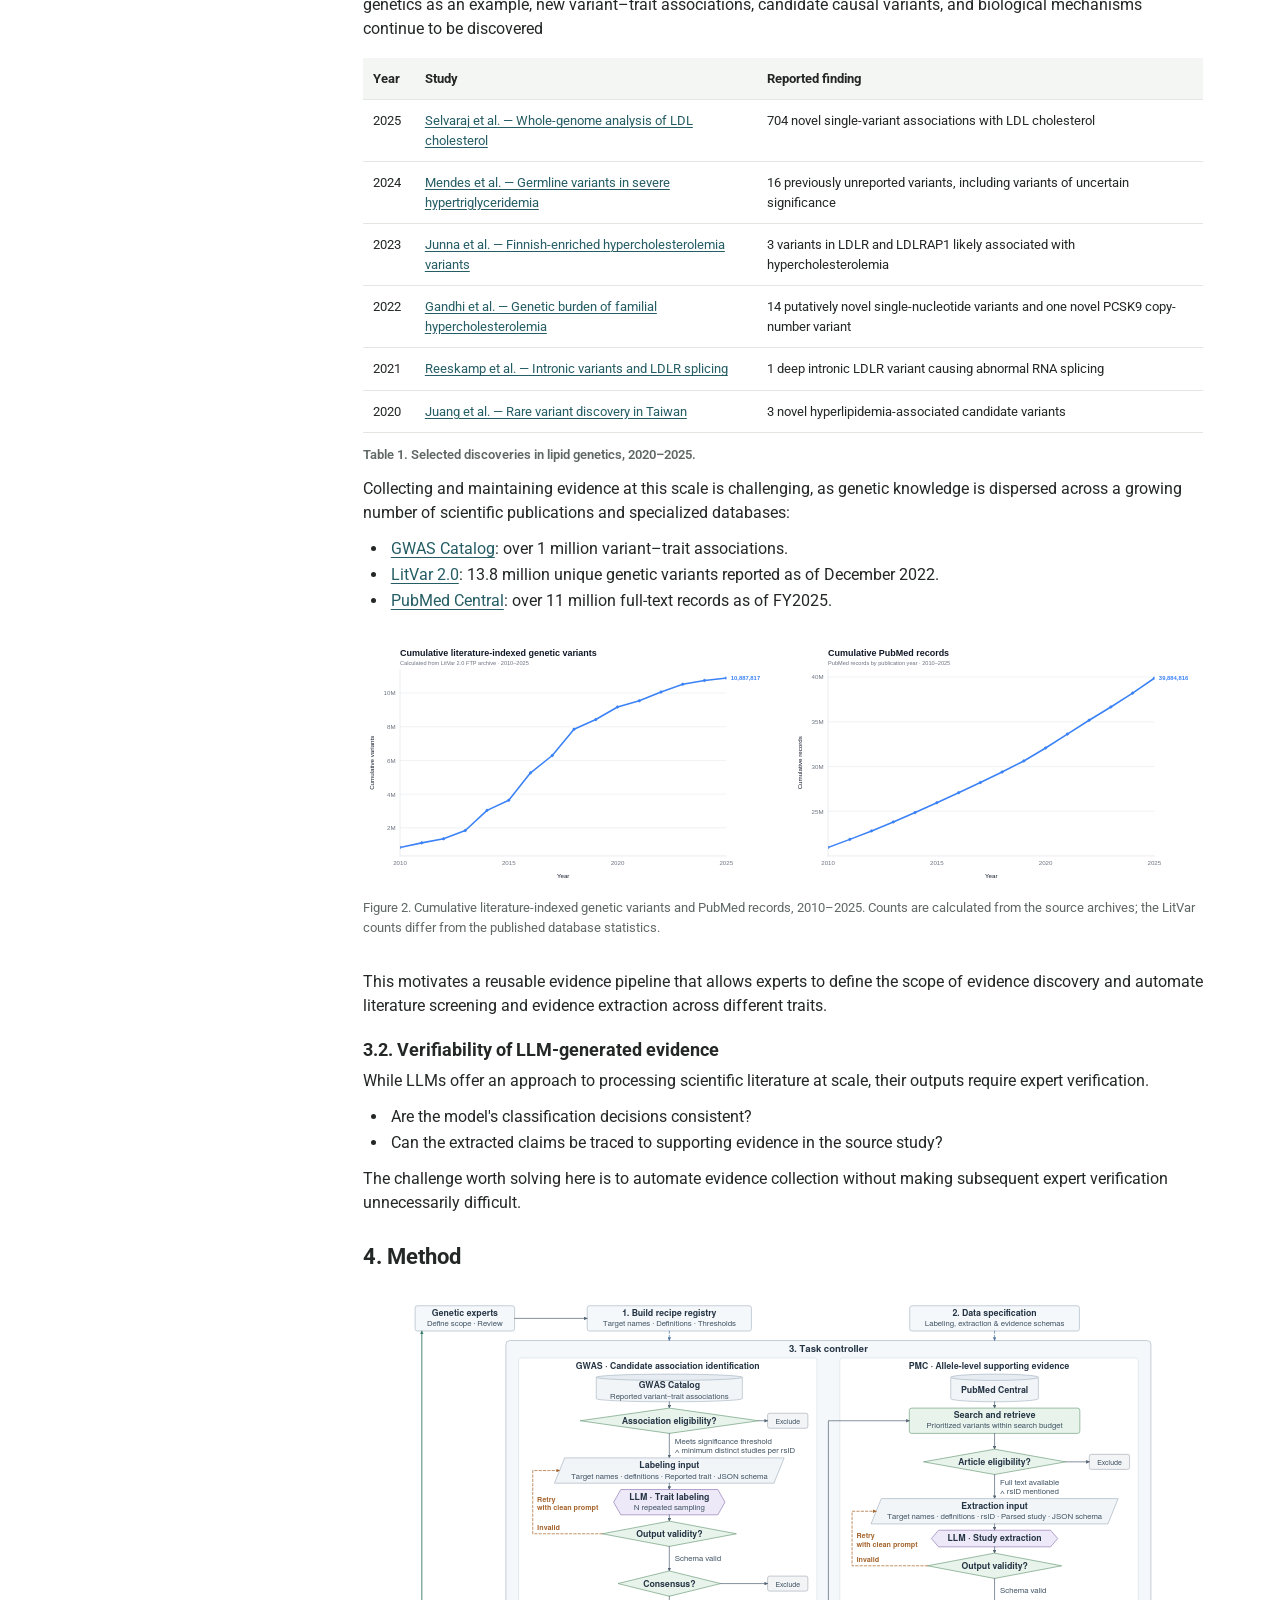
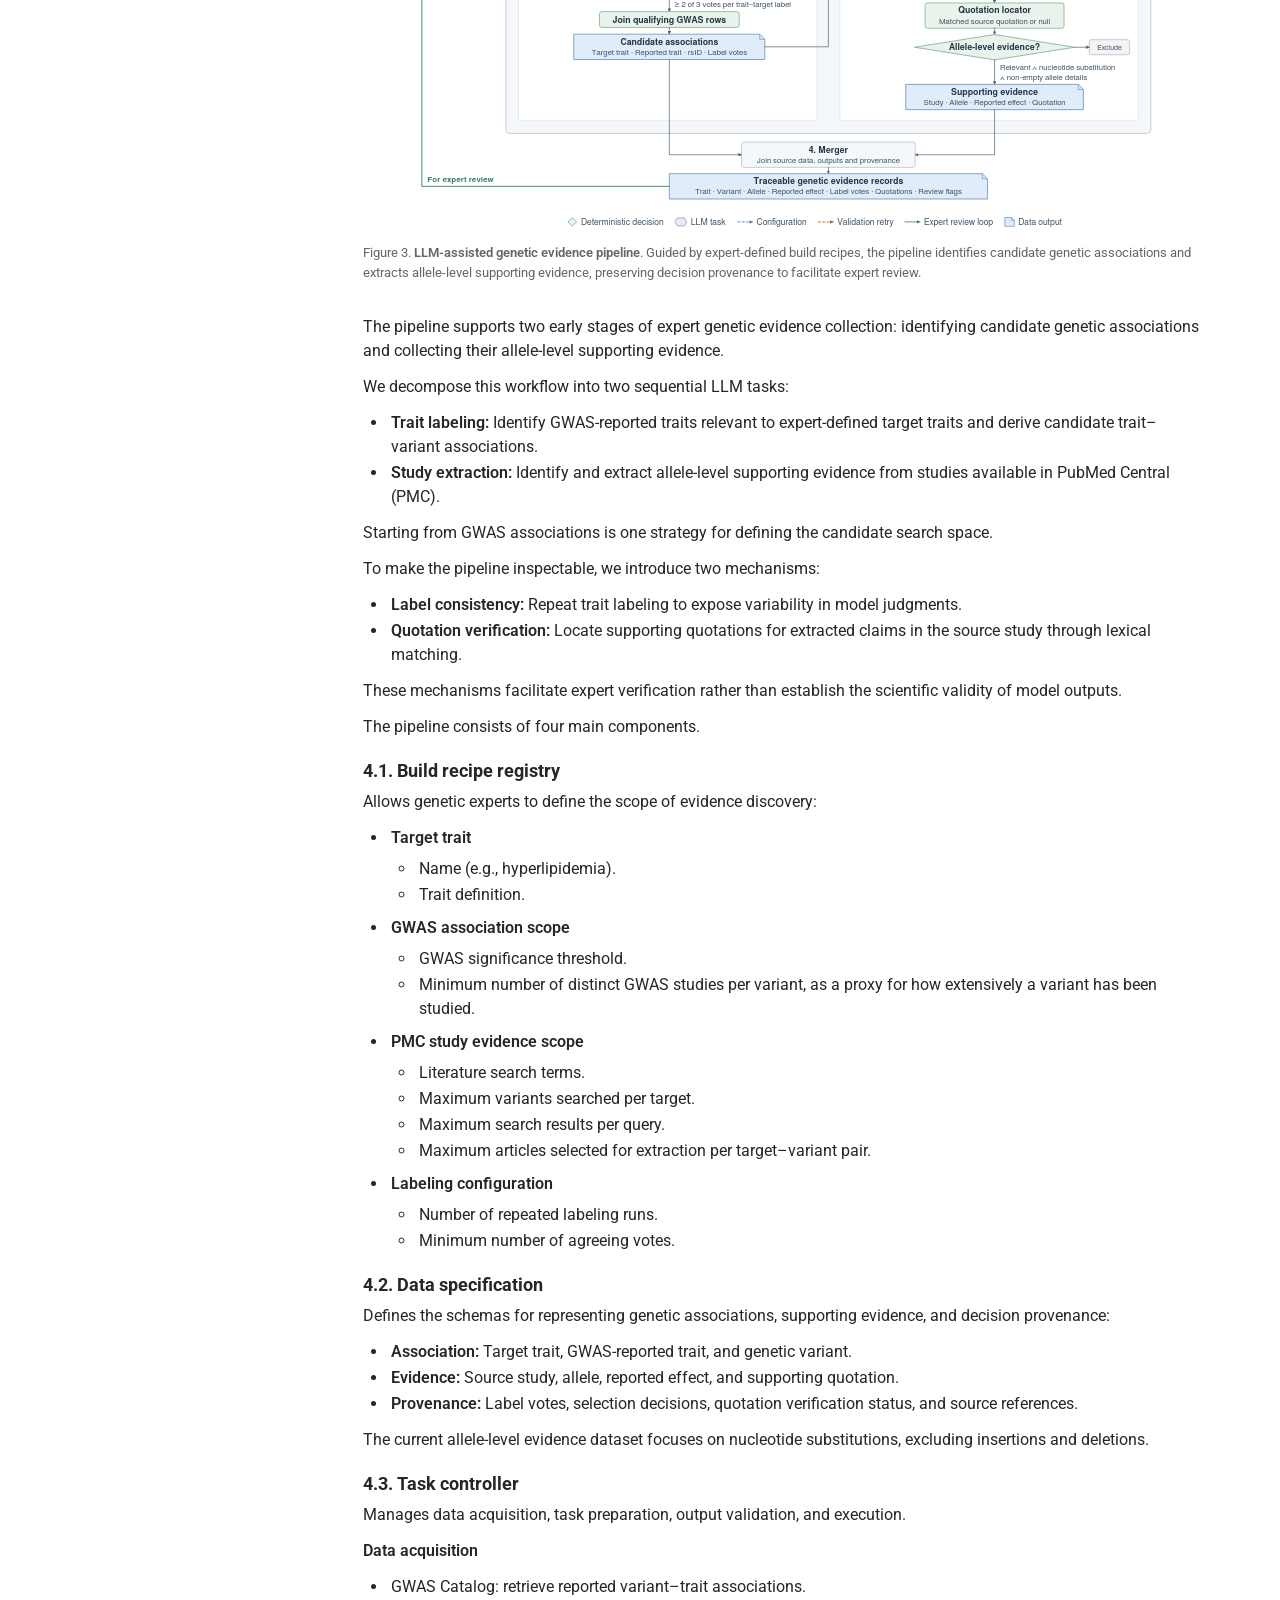
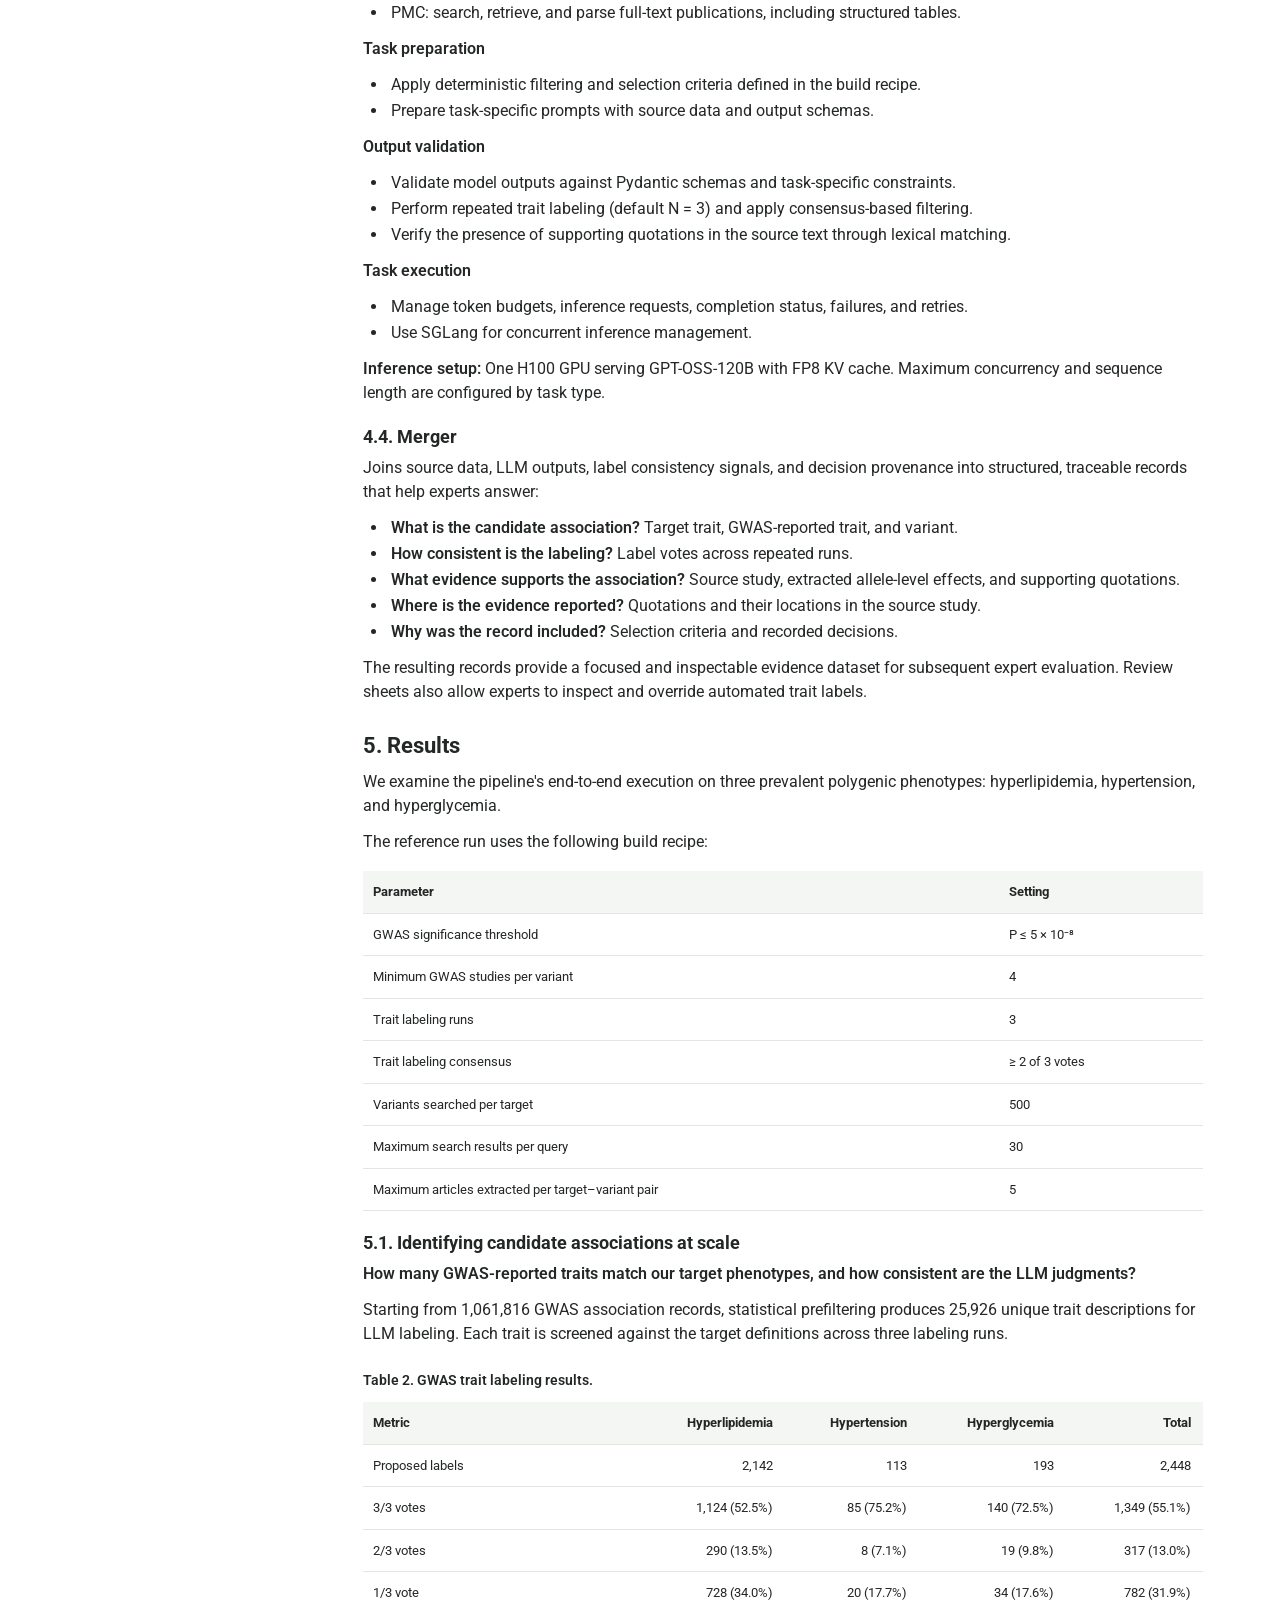
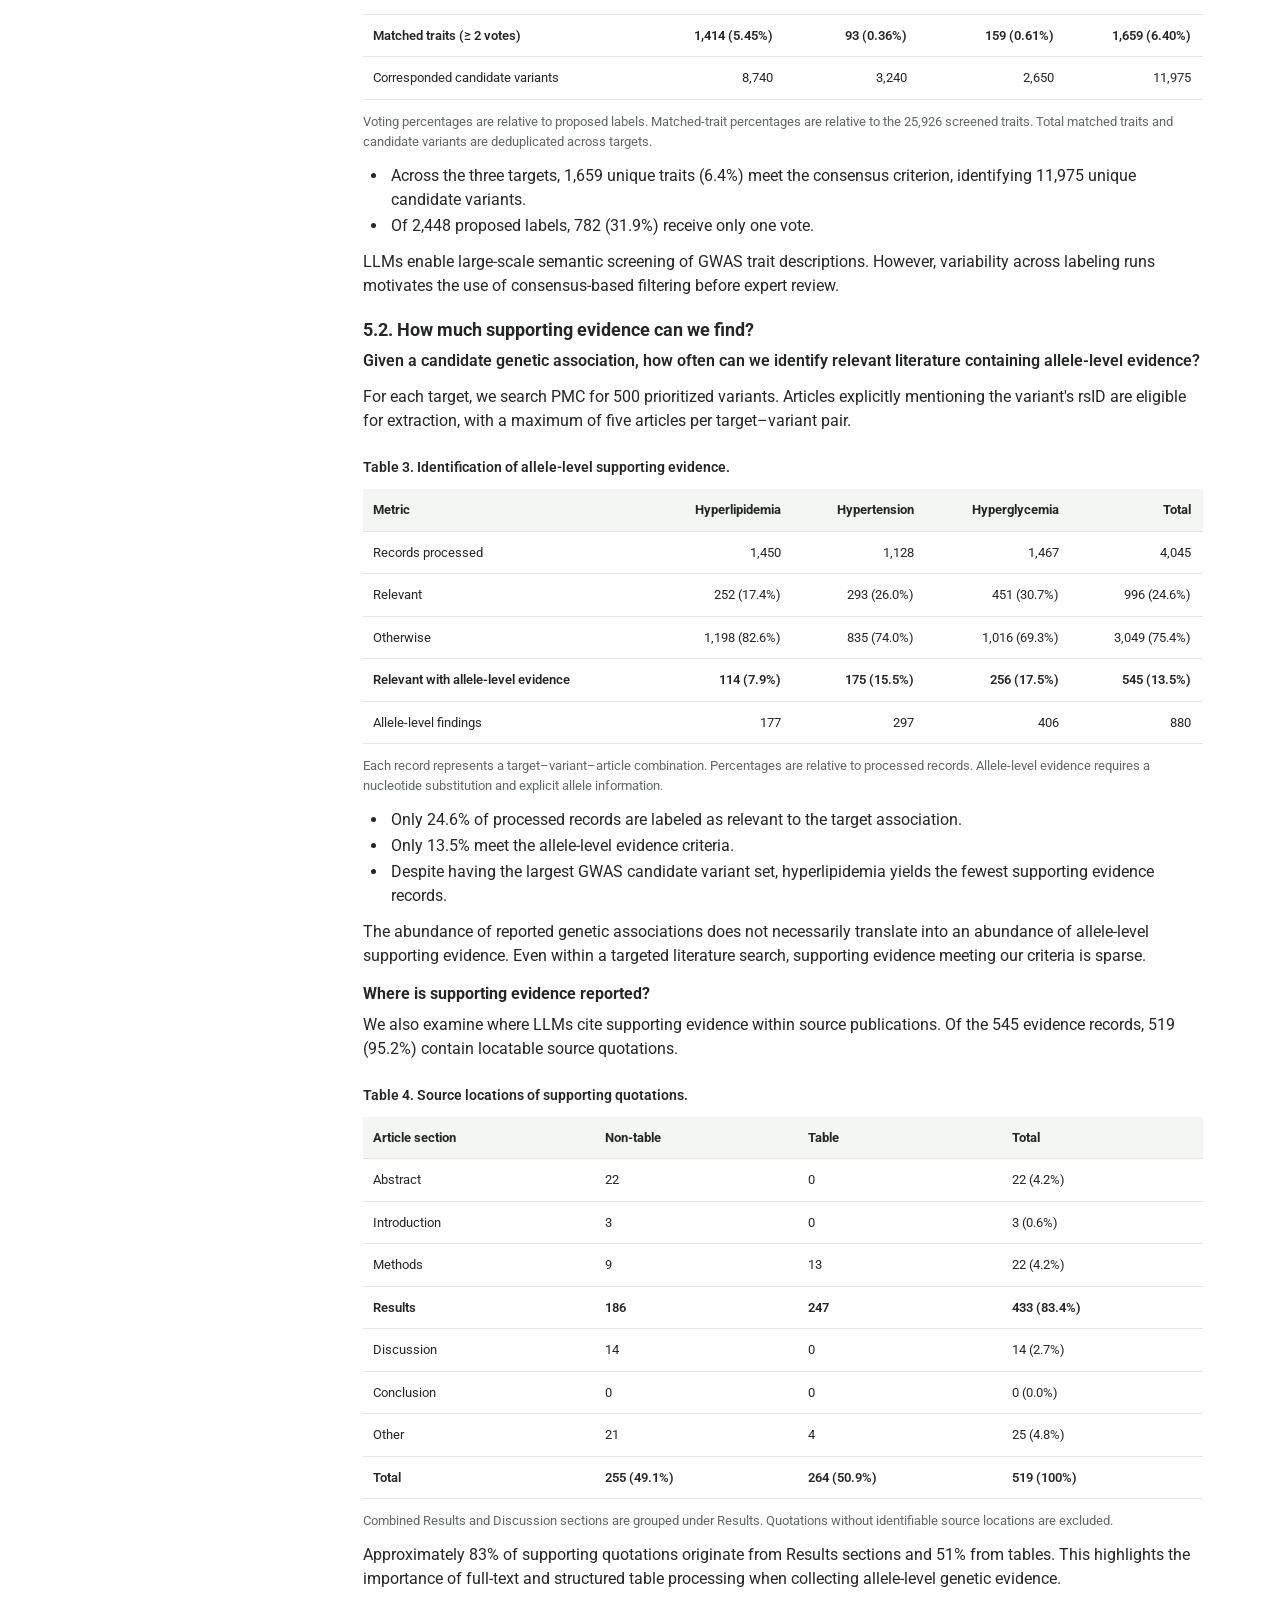
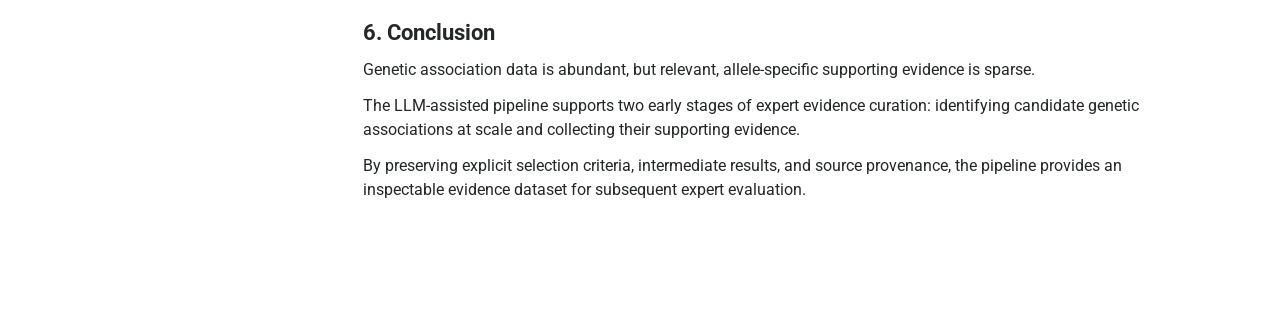
==== commit 46e5321a: "Update index.html" ====
--- a/index.html
+++ b/index.html
@@ -55,7 +55,7 @@
 
 <h3 id="3-1-scale-and-continuous-updates">3.1. Scale and continuous updates</h3>
 
-<p>Many complex traits are highly polygenic, with hundreds to thousands of contributing genetic variants. Taking lipid genetics as an example, new variant–trait associations, candidate causal variants, and biological mechanisms continue to be reported.</p>
+<p>Many complex traits are highly polygenic, with hundreds to thousands of contributing genetic variants. Taking lipid genetics as an example, new variant–trait associations, candidate causal variants, and biological mechanisms continue to be discovered</p>
 
 <div aria-label="Data table 1; scroll horizontally if needed" class="table-scroll" role="region" tabindex="0">
 <table>
